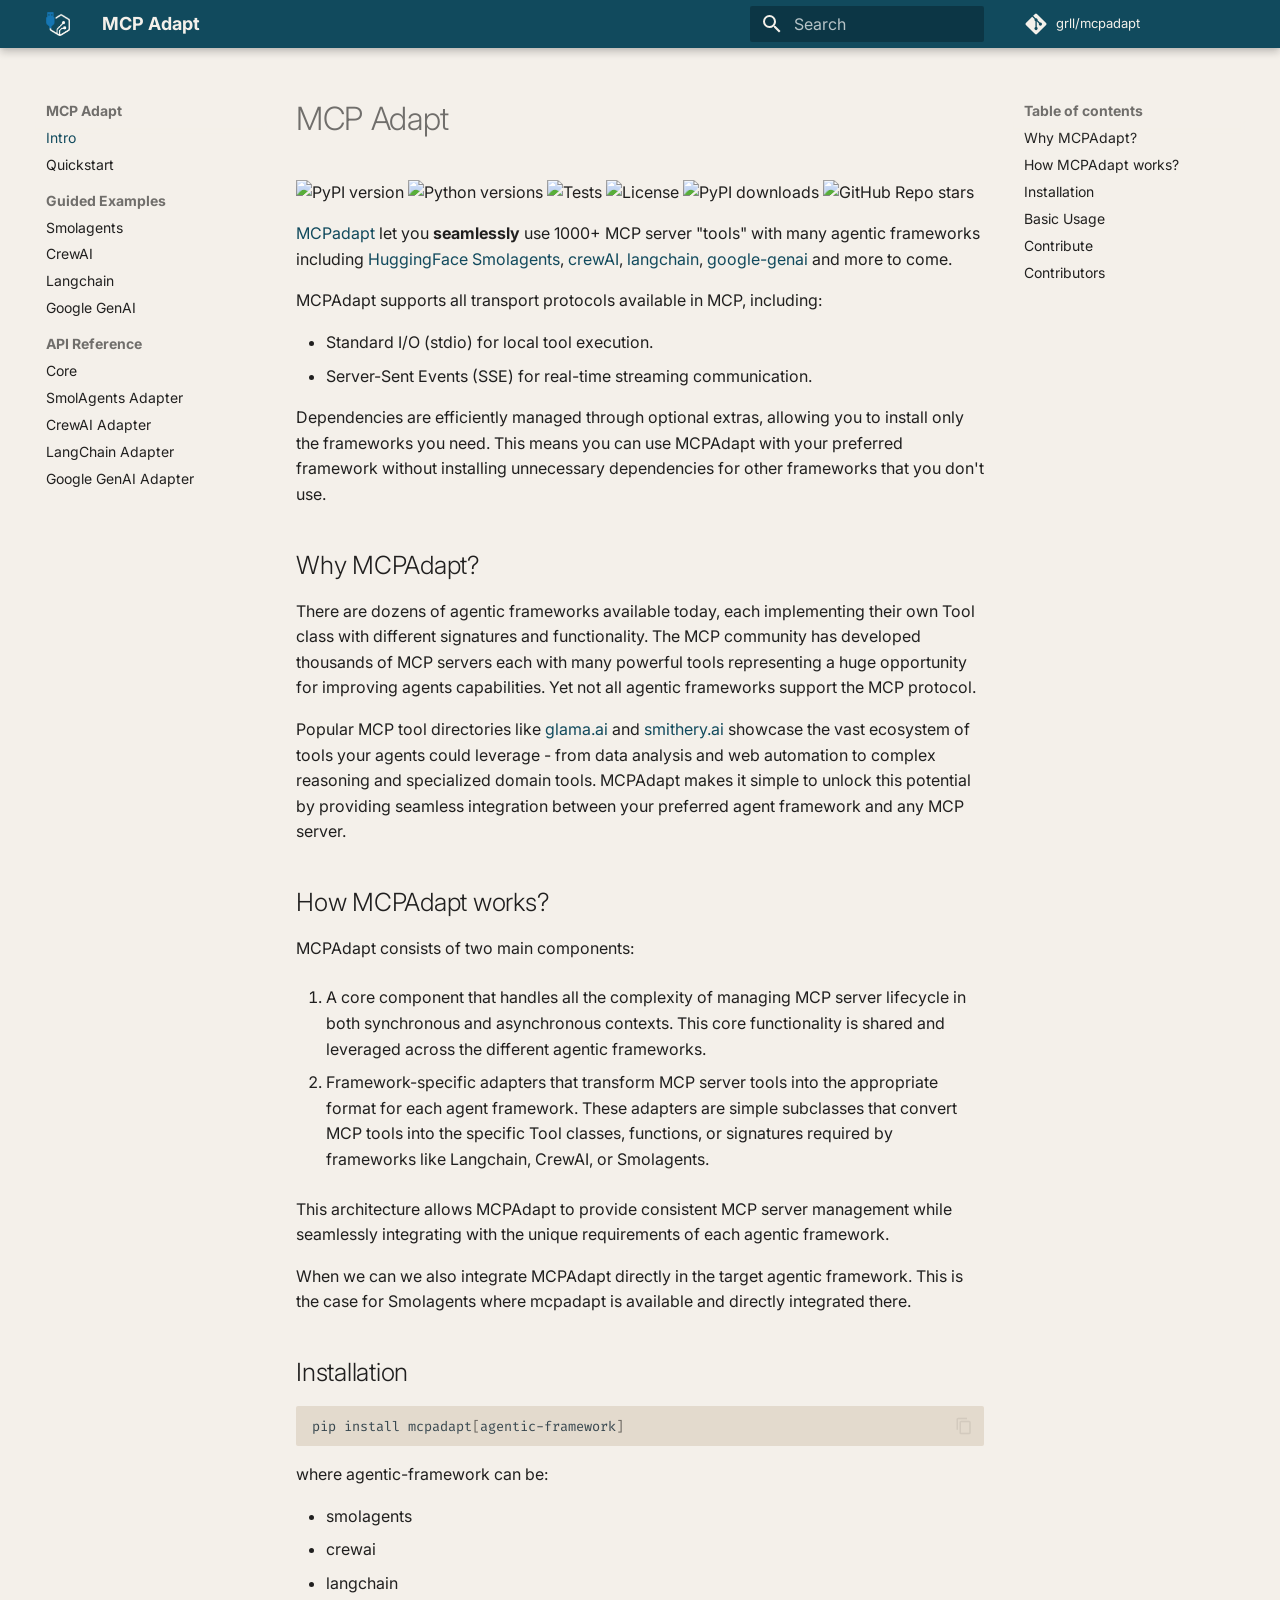
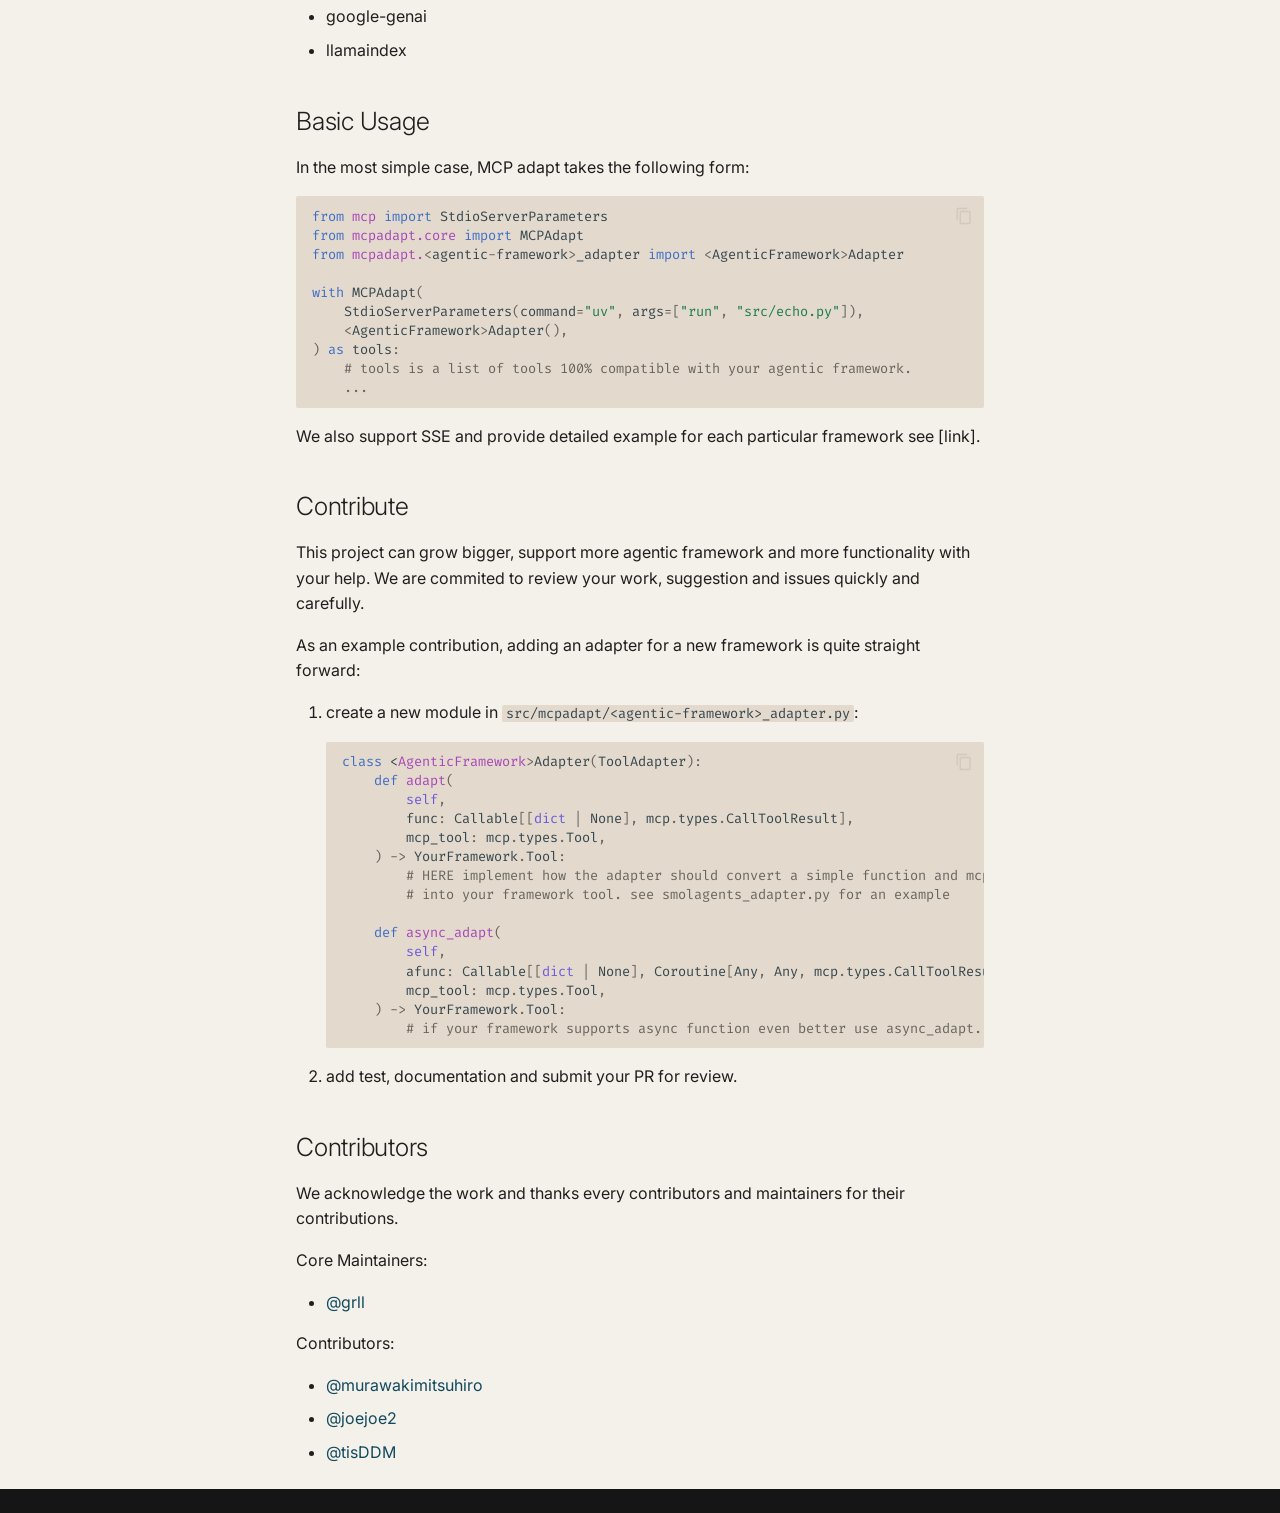
==== index.html @ da369177 "Deployed cd55cdd with MkDocs version: 1.6.1" ====
<!doctype html>
<html lang="en" class="no-js">
  <head>
    
      <meta charset="utf-8">
      <meta name="viewport" content="width=device-width,initial-scale=1">
      
      
      
      
      
        <link rel="next" href="quickstart/">
      
      
      <link rel="icon" href="images/favicon.ico">
      <meta name="generator" content="mkdocs-1.6.1, mkdocs-material-9.6.11">
    
    
      
        <title>MCP Adapt</title>
      
    
    
      <link rel="stylesheet" href="assets/stylesheets/main.4af4bdda.min.css">
      
        
        <link rel="stylesheet" href="assets/stylesheets/palette.06af60db.min.css">
      
      


    
    
      
    
    
      
        
        
        <link rel="preconnect" href="https://fonts.gstatic.com" crossorigin>
        <link rel="stylesheet" href="https://fonts.googleapis.com/css?family=Inter:300,300i,400,400i,700,700i%7CFira+Code:400,400i,700,700i&display=fallback">
        <style>:root{--md-text-font:"Inter";--md-code-font:"Fira Code"}</style>
      
    
    
      <link rel="stylesheet" href="assets/_mkdocstrings.css">
    
      <link rel="stylesheet" href="stylesheets/extra.css">
    
    <script>__md_scope=new URL(".",location),__md_hash=e=>[...e].reduce(((e,_)=>(e<<5)-e+_.charCodeAt(0)),0),__md_get=(e,_=localStorage,t=__md_scope)=>JSON.parse(_.getItem(t.pathname+"."+e)),__md_set=(e,_,t=localStorage,a=__md_scope)=>{try{t.setItem(a.pathname+"."+e,JSON.stringify(_))}catch(e){}}</script>
    
      

    
    
    
  </head>
  
  
    
    
    
    
    
    <body dir="ltr" data-md-color-scheme="default" data-md-color-primary="custom" data-md-color-accent="custom">
  
    
    <input class="md-toggle" data-md-toggle="drawer" type="checkbox" id="__drawer" autocomplete="off">
    <input class="md-toggle" data-md-toggle="search" type="checkbox" id="__search" autocomplete="off">
    <label class="md-overlay" for="__drawer"></label>
    <div data-md-component="skip">
      
        
        <a href="#mcp-adapt" class="md-skip">
          Skip to content
        </a>
      
    </div>
    <div data-md-component="announce">
      
    </div>
    
    
      

  

<header class="md-header md-header--shadow" data-md-component="header">
  <nav class="md-header__inner md-grid" aria-label="Header">
    <a href="." title="MCP Adapt" class="md-header__button md-logo" aria-label="MCP Adapt" data-md-component="logo">
      
  <img src="assets/logo_dark_transparent_cropped.png" alt="logo">

    </a>
    <label class="md-header__button md-icon" for="__drawer">
      
      <svg xmlns="http://www.w3.org/2000/svg" viewBox="0 0 24 24"><path d="M3 6h18v2H3zm0 5h18v2H3zm0 5h18v2H3z"/></svg>
    </label>
    <div class="md-header__title" data-md-component="header-title">
      <div class="md-header__ellipsis">
        <div class="md-header__topic">
          <span class="md-ellipsis">
            MCP Adapt
          </span>
        </div>
        <div class="md-header__topic" data-md-component="header-topic">
          <span class="md-ellipsis">
            
              Intro
            
          </span>
        </div>
      </div>
    </div>
    
      
    
    
    
    
      
      
        <label class="md-header__button md-icon" for="__search">
          
          <svg xmlns="http://www.w3.org/2000/svg" viewBox="0 0 24 24"><path d="M9.5 3A6.5 6.5 0 0 1 16 9.5c0 1.61-.59 3.09-1.56 4.23l.27.27h.79l5 5-1.5 1.5-5-5v-.79l-.27-.27A6.52 6.52 0 0 1 9.5 16 6.5 6.5 0 0 1 3 9.5 6.5 6.5 0 0 1 9.5 3m0 2C7 5 5 7 5 9.5S7 14 9.5 14 14 12 14 9.5 12 5 9.5 5"/></svg>
        </label>
        <div class="md-search" data-md-component="search" role="dialog">
  <label class="md-search__overlay" for="__search"></label>
  <div class="md-search__inner" role="search">
    <form class="md-search__form" name="search">
      <input type="text" class="md-search__input" name="query" aria-label="Search" placeholder="Search" autocapitalize="off" autocorrect="off" autocomplete="off" spellcheck="false" data-md-component="search-query" required>
      <label class="md-search__icon md-icon" for="__search">
        
        <svg xmlns="http://www.w3.org/2000/svg" viewBox="0 0 24 24"><path d="M9.5 3A6.5 6.5 0 0 1 16 9.5c0 1.61-.59 3.09-1.56 4.23l.27.27h.79l5 5-1.5 1.5-5-5v-.79l-.27-.27A6.52 6.52 0 0 1 9.5 16 6.5 6.5 0 0 1 3 9.5 6.5 6.5 0 0 1 9.5 3m0 2C7 5 5 7 5 9.5S7 14 9.5 14 14 12 14 9.5 12 5 9.5 5"/></svg>
        
        <svg xmlns="http://www.w3.org/2000/svg" viewBox="0 0 24 24"><path d="M20 11v2H8l5.5 5.5-1.42 1.42L4.16 12l7.92-7.92L13.5 5.5 8 11z"/></svg>
      </label>
      <nav class="md-search__options" aria-label="Search">
        
        <button type="reset" class="md-search__icon md-icon" title="Clear" aria-label="Clear" tabindex="-1">
          
          <svg xmlns="http://www.w3.org/2000/svg" viewBox="0 0 24 24"><path d="M19 6.41 17.59 5 12 10.59 6.41 5 5 6.41 10.59 12 5 17.59 6.41 19 12 13.41 17.59 19 19 17.59 13.41 12z"/></svg>
        </button>
      </nav>
      
    </form>
    <div class="md-search__output">
      <div class="md-search__scrollwrap" tabindex="0" data-md-scrollfix>
        <div class="md-search-result" data-md-component="search-result">
          <div class="md-search-result__meta">
            Initializing search
          </div>
          <ol class="md-search-result__list" role="presentation"></ol>
        </div>
      </div>
    </div>
  </div>
</div>
      
    
    
      <div class="md-header__source">
        <a href="https://github.com/grll/mcpadapt" title="Go to repository" class="md-source" data-md-component="source">
  <div class="md-source__icon md-icon">
    
    <svg xmlns="http://www.w3.org/2000/svg" viewBox="0 0 448 512"><!--! Font Awesome Free 6.7.2 by @fontawesome - https://fontawesome.com License - https://fontawesome.com/license/free (Icons: CC BY 4.0, Fonts: SIL OFL 1.1, Code: MIT License) Copyright 2024 Fonticons, Inc.--><path d="M439.55 236.05 244 40.45a28.87 28.87 0 0 0-40.81 0l-40.66 40.63 51.52 51.52c27.06-9.14 52.68 16.77 43.39 43.68l49.66 49.66c34.23-11.8 61.18 31 35.47 56.69-26.49 26.49-70.21-2.87-56-37.34L240.22 199v121.85c25.3 12.54 22.26 41.85 9.08 55a34.34 34.34 0 0 1-48.55 0c-17.57-17.6-11.07-46.91 11.25-56v-123c-20.8-8.51-24.6-30.74-18.64-45L142.57 101 8.45 235.14a28.86 28.86 0 0 0 0 40.81l195.61 195.6a28.86 28.86 0 0 0 40.8 0l194.69-194.69a28.86 28.86 0 0 0 0-40.81"/></svg>
  </div>
  <div class="md-source__repository">
    grll/mcpadapt
  </div>
</a>
      </div>
    
  </nav>
  
</header>
    
    <div class="md-container" data-md-component="container">
      
      
        
          
        
      
      <main class="md-main" data-md-component="main">
        <div class="md-main__inner md-grid">
          
            
              
              <div class="md-sidebar md-sidebar--primary" data-md-component="sidebar" data-md-type="navigation" >
                <div class="md-sidebar__scrollwrap">
                  <div class="md-sidebar__inner">
                    



<nav class="md-nav md-nav--primary" aria-label="Navigation" data-md-level="0">
  <label class="md-nav__title" for="__drawer">
    <a href="." title="MCP Adapt" class="md-nav__button md-logo" aria-label="MCP Adapt" data-md-component="logo">
      
  <img src="assets/logo_dark_transparent_cropped.png" alt="logo">

    </a>
    MCP Adapt
  </label>
  
    <div class="md-nav__source">
      <a href="https://github.com/grll/mcpadapt" title="Go to repository" class="md-source" data-md-component="source">
  <div class="md-source__icon md-icon">
    
    <svg xmlns="http://www.w3.org/2000/svg" viewBox="0 0 448 512"><!--! Font Awesome Free 6.7.2 by @fontawesome - https://fontawesome.com License - https://fontawesome.com/license/free (Icons: CC BY 4.0, Fonts: SIL OFL 1.1, Code: MIT License) Copyright 2024 Fonticons, Inc.--><path d="M439.55 236.05 244 40.45a28.87 28.87 0 0 0-40.81 0l-40.66 40.63 51.52 51.52c27.06-9.14 52.68 16.77 43.39 43.68l49.66 49.66c34.23-11.8 61.18 31 35.47 56.69-26.49 26.49-70.21-2.87-56-37.34L240.22 199v121.85c25.3 12.54 22.26 41.85 9.08 55a34.34 34.34 0 0 1-48.55 0c-17.57-17.6-11.07-46.91 11.25-56v-123c-20.8-8.51-24.6-30.74-18.64-45L142.57 101 8.45 235.14a28.86 28.86 0 0 0 0 40.81l195.61 195.6a28.86 28.86 0 0 0 40.8 0l194.69-194.69a28.86 28.86 0 0 0 0-40.81"/></svg>
  </div>
  <div class="md-source__repository">
    grll/mcpadapt
  </div>
</a>
    </div>
  
  <ul class="md-nav__list" data-md-scrollfix>
    
      
      
  
  
    
  
  
  
    <li class="md-nav__item md-nav__item--active">
      
      <input class="md-nav__toggle md-toggle" type="checkbox" id="__toc">
      
      
        
      
      
        <label class="md-nav__link md-nav__link--active" for="__toc">
          
  
  
  <span class="md-ellipsis">
    Intro
    
  </span>
  

          <span class="md-nav__icon md-icon"></span>
        </label>
      
      <a href="." class="md-nav__link md-nav__link--active">
        
  
  
  <span class="md-ellipsis">
    Intro
    
  </span>
  

      </a>
      
        

<nav class="md-nav md-nav--secondary" aria-label="Table of contents">
  
  
  
    
  
  
    <label class="md-nav__title" for="__toc">
      <span class="md-nav__icon md-icon"></span>
      Table of contents
    </label>
    <ul class="md-nav__list" data-md-component="toc" data-md-scrollfix>
      
        <li class="md-nav__item">
  <a href="#why-mcpadapt" class="md-nav__link">
    <span class="md-ellipsis">
      Why MCPAdapt?
    </span>
  </a>
  
</li>
      
        <li class="md-nav__item">
  <a href="#how-mcpadapt-works" class="md-nav__link">
    <span class="md-ellipsis">
      How MCPAdapt works?
    </span>
  </a>
  
</li>
      
        <li class="md-nav__item">
  <a href="#installation" class="md-nav__link">
    <span class="md-ellipsis">
      Installation
    </span>
  </a>
  
</li>
      
        <li class="md-nav__item">
  <a href="#basic-usage" class="md-nav__link">
    <span class="md-ellipsis">
      Basic Usage
    </span>
  </a>
  
</li>
      
        <li class="md-nav__item">
  <a href="#contribute" class="md-nav__link">
    <span class="md-ellipsis">
      Contribute
    </span>
  </a>
  
</li>
      
        <li class="md-nav__item">
  <a href="#contributors" class="md-nav__link">
    <span class="md-ellipsis">
      Contributors
    </span>
  </a>
  
</li>
      
    </ul>
  
</nav>
      
    </li>
  

    
      
      
  
  
  
  
    <li class="md-nav__item">
      <a href="quickstart/" class="md-nav__link">
        
  
  
  <span class="md-ellipsis">
    Quickstart
    
  </span>
  

      </a>
    </li>
  

    
      
      
  
  
  
  
    
    
    
    
      
        
        
      
    
    
    <li class="md-nav__item md-nav__item--section md-nav__item--nested">
      
        
        
          
        
        <input class="md-nav__toggle md-toggle md-toggle--indeterminate" type="checkbox" id="__nav_3" >
        
          
          <label class="md-nav__link" for="__nav_3" id="__nav_3_label" tabindex="">
            
  
  
  <span class="md-ellipsis">
    Guided Examples
    
  </span>
  

            <span class="md-nav__icon md-icon"></span>
          </label>
        
        <nav class="md-nav" data-md-level="1" aria-labelledby="__nav_3_label" aria-expanded="false">
          <label class="md-nav__title" for="__nav_3">
            <span class="md-nav__icon md-icon"></span>
            Guided Examples
          </label>
          <ul class="md-nav__list" data-md-scrollfix>
            
              
                
  
  
  
  
    <li class="md-nav__item">
      <a href="guide/smolagents/" class="md-nav__link">
        
  
  
  <span class="md-ellipsis">
    Smolagents
    
  </span>
  

      </a>
    </li>
  

              
            
              
                
  
  
  
  
    <li class="md-nav__item">
      <a href="guide/crewai/" class="md-nav__link">
        
  
  
  <span class="md-ellipsis">
    CrewAI
    
  </span>
  

      </a>
    </li>
  

              
            
              
                
  
  
  
  
    <li class="md-nav__item">
      <a href="guide/langchain/" class="md-nav__link">
        
  
  
  <span class="md-ellipsis">
    Langchain
    
  </span>
  

      </a>
    </li>
  

              
            
              
                
  
  
  
  
    <li class="md-nav__item">
      <a href="guide/google-genai/" class="md-nav__link">
        
  
  
  <span class="md-ellipsis">
    Google GenAI
    
  </span>
  

      </a>
    </li>
  

              
            
          </ul>
        </nav>
      
    </li>
  

    
      
      
  
  
  
  
    
    
    
    
      
        
        
      
    
    
    <li class="md-nav__item md-nav__item--section md-nav__item--nested">
      
        
        
          
        
        <input class="md-nav__toggle md-toggle md-toggle--indeterminate" type="checkbox" id="__nav_4" >
        
          
          <label class="md-nav__link" for="__nav_4" id="__nav_4_label" tabindex="">
            
  
  
  <span class="md-ellipsis">
    API Reference
    
  </span>
  

            <span class="md-nav__icon md-icon"></span>
          </label>
        
        <nav class="md-nav" data-md-level="1" aria-labelledby="__nav_4_label" aria-expanded="false">
          <label class="md-nav__title" for="__nav_4">
            <span class="md-nav__icon md-icon"></span>
            API Reference
          </label>
          <ul class="md-nav__list" data-md-scrollfix>
            
              
                
  
  
  
  
    <li class="md-nav__item">
      <a href="ref/core/" class="md-nav__link">
        
  
  
  <span class="md-ellipsis">
    Core
    
  </span>
  

      </a>
    </li>
  

              
            
              
                
  
  
  
  
    <li class="md-nav__item">
      <a href="ref/smolagents_adapter/" class="md-nav__link">
        
  
  
  <span class="md-ellipsis">
    SmolAgents Adapter
    
  </span>
  

      </a>
    </li>
  

              
            
              
                
  
  
  
  
    <li class="md-nav__item">
      <a href="ref/crewai_adapter/" class="md-nav__link">
        
  
  
  <span class="md-ellipsis">
    CrewAI Adapter
    
  </span>
  

      </a>
    </li>
  

              
            
              
                
  
  
  
  
    <li class="md-nav__item">
      <a href="ref/langchain_adapter/" class="md-nav__link">
        
  
  
  <span class="md-ellipsis">
    LangChain Adapter
    
  </span>
  

      </a>
    </li>
  

              
            
              
                
  
  
  
  
    <li class="md-nav__item">
      <a href="ref/google_genai_adapter/" class="md-nav__link">
        
  
  
  <span class="md-ellipsis">
    Google GenAI Adapter
    
  </span>
  

      </a>
    </li>
  

              
            
          </ul>
        </nav>
      
    </li>
  

    
  </ul>
</nav>
                  </div>
                </div>
              </div>
            
            
              
              <div class="md-sidebar md-sidebar--secondary" data-md-component="sidebar" data-md-type="toc" >
                <div class="md-sidebar__scrollwrap">
                  <div class="md-sidebar__inner">
                    

<nav class="md-nav md-nav--secondary" aria-label="Table of contents">
  
  
  
    
  
  
    <label class="md-nav__title" for="__toc">
      <span class="md-nav__icon md-icon"></span>
      Table of contents
    </label>
    <ul class="md-nav__list" data-md-component="toc" data-md-scrollfix>
      
        <li class="md-nav__item">
  <a href="#why-mcpadapt" class="md-nav__link">
    <span class="md-ellipsis">
      Why MCPAdapt?
    </span>
  </a>
  
</li>
      
        <li class="md-nav__item">
  <a href="#how-mcpadapt-works" class="md-nav__link">
    <span class="md-ellipsis">
      How MCPAdapt works?
    </span>
  </a>
  
</li>
      
        <li class="md-nav__item">
  <a href="#installation" class="md-nav__link">
    <span class="md-ellipsis">
      Installation
    </span>
  </a>
  
</li>
      
        <li class="md-nav__item">
  <a href="#basic-usage" class="md-nav__link">
    <span class="md-ellipsis">
      Basic Usage
    </span>
  </a>
  
</li>
      
        <li class="md-nav__item">
  <a href="#contribute" class="md-nav__link">
    <span class="md-ellipsis">
      Contribute
    </span>
  </a>
  
</li>
      
        <li class="md-nav__item">
  <a href="#contributors" class="md-nav__link">
    <span class="md-ellipsis">
      Contributors
    </span>
  </a>
  
</li>
      
    </ul>
  
</nav>
                  </div>
                </div>
              </div>
            
          
          
            <div class="md-content" data-md-component="content">
              <article class="md-content__inner md-typeset">
                
                  


  
  


<h1 id="mcp-adapt">MCP Adapt</h1>
<p><img alt="PyPI version" src="https://img.shields.io/pypi/v/mcpadapt" />
<img alt="Python versions" src="https://img.shields.io/pypi/pyversions/mcpadapt" />
<img alt="Tests" src="https://github.com/grll/mcpadapt/actions/workflows/ci.yml/badge.svg" />
<img alt="License" src="https://img.shields.io/github/license/grll/mcpadapt" />
<img alt="PyPI downloads" src="https://img.shields.io/pypi/dm/mcpadapt" />
<img alt="GitHub Repo stars" src="https://img.shields.io/github/stars/grll/mcpadapt" /></p>
<p><a href="https://github.com/grll/mcpadapt">MCPadapt</a> let you <strong>seamlessly</strong> use 1000+ MCP server "tools" with many agentic frameworks including <a href="https://github.com/huggingface/smolagents">HuggingFace Smolagents</a>, <a href="https://github.com/crewAIInc/crewAI">crewAI</a>, <a href="https://github.com/langchain-ai/langchain">langchain</a>, <a href="https://github.com/GoogleCloudPlatform/generative-ai">google-genai</a> and more to come.</p>
<p>MCPAdapt supports all transport protocols available in MCP, including:</p>
<ul>
<li>Standard I/O (stdio) for local tool execution.</li>
<li>Server-Sent Events (SSE) for real-time streaming communication.</li>
</ul>
<p>Dependencies are efficiently managed through optional extras, allowing you to install only the frameworks you need. This means you can use MCPAdapt with your preferred framework without installing unnecessary dependencies for other frameworks that you don't use.</p>
<h2 id="why-mcpadapt">Why MCPAdapt?</h2>
<p>There are dozens of agentic frameworks available today, each implementing their own Tool class with different signatures and functionality. The MCP community has developed thousands of MCP servers each with many powerful tools representing a huge opportunity for improving agents capabilities. Yet not all agentic frameworks support the MCP protocol.</p>
<p>Popular MCP tool directories like <a href="https://glama.ai/mcp/servers">glama.ai</a> and <a href="https://smithery.ai/">smithery.ai</a> showcase the vast ecosystem of tools your agents could leverage - from data analysis and web automation to complex reasoning and specialized domain tools. MCPAdapt makes it simple to unlock this potential by providing seamless integration between your preferred agent framework and any MCP server.</p>
<h2 id="how-mcpadapt-works">How MCPAdapt works?</h2>
<p>MCPAdapt consists of two main components:</p>
<ol>
<li>
<p>A core component that handles all the complexity of managing MCP server lifecycle in both synchronous and asynchronous contexts. This core functionality is shared and leveraged across the different agentic frameworks.</p>
</li>
<li>
<p>Framework-specific adapters that transform MCP server tools into the appropriate format for each agent framework. These adapters are simple subclasses that convert MCP tools into the specific Tool classes, functions, or signatures required by frameworks like Langchain, CrewAI, or Smolagents.</p>
</li>
</ol>
<p>This architecture allows MCPAdapt to provide consistent MCP server management while seamlessly integrating with the unique requirements of each agentic framework.</p>
<p>When we can we also integrate MCPAdapt directly in the target agentic framework. This is the case for Smolagents where mcpadapt is available and directly integrated there. </p>
<h2 id="installation">Installation</h2>
<div class="language-bash highlight"><pre><span></span><code><span id="__span-0-1"><a id="__codelineno-0-1" name="__codelineno-0-1" href="#__codelineno-0-1"></a>pip<span class="w"> </span>install<span class="w"> </span>mcpadapt<span class="o">[</span>agentic-framework<span class="o">]</span>
</span></code></pre></div>
<p>where agentic-framework can be:</p>
<ul>
<li>smolagents</li>
<li>crewai</li>
<li>langchain</li>
<li>google-genai</li>
<li>llamaindex</li>
</ul>
<h2 id="basic-usage">Basic Usage</h2>
<p>In the most simple case, MCP adapt takes the following form:</p>
<div class="language-python highlight"><pre><span></span><code><span id="__span-1-1"><a id="__codelineno-1-1" name="__codelineno-1-1" href="#__codelineno-1-1"></a><span class="kn">from</span><span class="w"> </span><span class="nn">mcp</span><span class="w"> </span><span class="kn">import</span> <span class="n">StdioServerParameters</span>
</span><span id="__span-1-2"><a id="__codelineno-1-2" name="__codelineno-1-2" href="#__codelineno-1-2"></a><span class="kn">from</span><span class="w"> </span><span class="nn">mcpadapt.core</span><span class="w"> </span><span class="kn">import</span> <span class="n">MCPAdapt</span>
</span><span id="__span-1-3"><a id="__codelineno-1-3" name="__codelineno-1-3" href="#__codelineno-1-3"></a><span class="kn">from</span><span class="w"> </span><span class="nn">mcpadapt.</span><span class="o">&lt;</span><span class="n">agentic</span><span class="o">-</span><span class="n">framework</span><span class="o">&gt;</span><span class="n">_adapter</span> <span class="kn">import</span><span class="w"> </span><span class="o">&lt;</span><span class="n">AgenticFramework</span><span class="o">&gt;</span><span class="n">Adapter</span>
</span><span id="__span-1-4"><a id="__codelineno-1-4" name="__codelineno-1-4" href="#__codelineno-1-4"></a>
</span><span id="__span-1-5"><a id="__codelineno-1-5" name="__codelineno-1-5" href="#__codelineno-1-5"></a><span class="k">with</span> <span class="n">MCPAdapt</span><span class="p">(</span>
</span><span id="__span-1-6"><a id="__codelineno-1-6" name="__codelineno-1-6" href="#__codelineno-1-6"></a>    <span class="n">StdioServerParameters</span><span class="p">(</span><span class="n">command</span><span class="o">=</span><span class="s2">&quot;uv&quot;</span><span class="p">,</span> <span class="n">args</span><span class="o">=</span><span class="p">[</span><span class="s2">&quot;run&quot;</span><span class="p">,</span> <span class="s2">&quot;src/echo.py&quot;</span><span class="p">]),</span>
</span><span id="__span-1-7"><a id="__codelineno-1-7" name="__codelineno-1-7" href="#__codelineno-1-7"></a>    <span class="o">&lt;</span><span class="n">AgenticFramework</span><span class="o">&gt;</span><span class="n">Adapter</span><span class="p">(),</span>
</span><span id="__span-1-8"><a id="__codelineno-1-8" name="__codelineno-1-8" href="#__codelineno-1-8"></a><span class="p">)</span> <span class="k">as</span> <span class="n">tools</span><span class="p">:</span>
</span><span id="__span-1-9"><a id="__codelineno-1-9" name="__codelineno-1-9" href="#__codelineno-1-9"></a>    <span class="c1"># tools is a list of tools 100% compatible with your agentic framework.</span>
</span><span id="__span-1-10"><a id="__codelineno-1-10" name="__codelineno-1-10" href="#__codelineno-1-10"></a>    <span class="o">...</span>
</span></code></pre></div>
<p>We also support SSE and provide detailed example for each particular framework see [link].</p>
<h2 id="contribute">Contribute</h2>
<p>This project can grow bigger, support more agentic framework and more functionality with your help.
We are commited to review your work, suggestion and issues quickly and carefully.</p>
<p>As an example contribution, adding an adapter for a new framework is quite straight forward:</p>
<ol>
<li>create a new module in <code>src/mcpadapt/&lt;agentic-framework&gt;_adapter.py</code>:
<div class="language-python highlight"><pre><span></span><code><span id="__span-2-1"><a id="__codelineno-2-1" name="__codelineno-2-1" href="#__codelineno-2-1"></a><span class="k">class</span><span class="w"> </span><span class="err">&lt;</span><span class="nc">AgenticFramework</span><span class="o">&gt;</span><span class="n">Adapter</span><span class="p">(</span><span class="n">ToolAdapter</span><span class="p">):</span>
</span><span id="__span-2-2"><a id="__codelineno-2-2" name="__codelineno-2-2" href="#__codelineno-2-2"></a>    <span class="k">def</span><span class="w"> </span><span class="nf">adapt</span><span class="p">(</span>
</span><span id="__span-2-3"><a id="__codelineno-2-3" name="__codelineno-2-3" href="#__codelineno-2-3"></a>        <span class="bp">self</span><span class="p">,</span>
</span><span id="__span-2-4"><a id="__codelineno-2-4" name="__codelineno-2-4" href="#__codelineno-2-4"></a>        <span class="n">func</span><span class="p">:</span> <span class="n">Callable</span><span class="p">[[</span><span class="nb">dict</span> <span class="o">|</span> <span class="kc">None</span><span class="p">],</span> <span class="n">mcp</span><span class="o">.</span><span class="n">types</span><span class="o">.</span><span class="n">CallToolResult</span><span class="p">],</span>
</span><span id="__span-2-5"><a id="__codelineno-2-5" name="__codelineno-2-5" href="#__codelineno-2-5"></a>        <span class="n">mcp_tool</span><span class="p">:</span> <span class="n">mcp</span><span class="o">.</span><span class="n">types</span><span class="o">.</span><span class="n">Tool</span><span class="p">,</span>
</span><span id="__span-2-6"><a id="__codelineno-2-6" name="__codelineno-2-6" href="#__codelineno-2-6"></a>    <span class="p">)</span> <span class="o">-&gt;</span> <span class="n">YourFramework</span><span class="o">.</span><span class="n">Tool</span><span class="p">:</span>
</span><span id="__span-2-7"><a id="__codelineno-2-7" name="__codelineno-2-7" href="#__codelineno-2-7"></a>        <span class="c1"># HERE implement how the adapter should convert a simple function and mcp_tool (JSON Schema)</span>
</span><span id="__span-2-8"><a id="__codelineno-2-8" name="__codelineno-2-8" href="#__codelineno-2-8"></a>        <span class="c1"># into your framework tool. see smolagents_adapter.py for an example</span>
</span><span id="__span-2-9"><a id="__codelineno-2-9" name="__codelineno-2-9" href="#__codelineno-2-9"></a>
</span><span id="__span-2-10"><a id="__codelineno-2-10" name="__codelineno-2-10" href="#__codelineno-2-10"></a>    <span class="k">def</span><span class="w"> </span><span class="nf">async_adapt</span><span class="p">(</span>
</span><span id="__span-2-11"><a id="__codelineno-2-11" name="__codelineno-2-11" href="#__codelineno-2-11"></a>        <span class="bp">self</span><span class="p">,</span>
</span><span id="__span-2-12"><a id="__codelineno-2-12" name="__codelineno-2-12" href="#__codelineno-2-12"></a>        <span class="n">afunc</span><span class="p">:</span> <span class="n">Callable</span><span class="p">[[</span><span class="nb">dict</span> <span class="o">|</span> <span class="kc">None</span><span class="p">],</span> <span class="n">Coroutine</span><span class="p">[</span><span class="n">Any</span><span class="p">,</span> <span class="n">Any</span><span class="p">,</span> <span class="n">mcp</span><span class="o">.</span><span class="n">types</span><span class="o">.</span><span class="n">CallToolResult</span><span class="p">]],</span>
</span><span id="__span-2-13"><a id="__codelineno-2-13" name="__codelineno-2-13" href="#__codelineno-2-13"></a>        <span class="n">mcp_tool</span><span class="p">:</span> <span class="n">mcp</span><span class="o">.</span><span class="n">types</span><span class="o">.</span><span class="n">Tool</span><span class="p">,</span>
</span><span id="__span-2-14"><a id="__codelineno-2-14" name="__codelineno-2-14" href="#__codelineno-2-14"></a>    <span class="p">)</span> <span class="o">-&gt;</span> <span class="n">YourFramework</span><span class="o">.</span><span class="n">Tool</span><span class="p">:</span>
</span><span id="__span-2-15"><a id="__codelineno-2-15" name="__codelineno-2-15" href="#__codelineno-2-15"></a>        <span class="c1"># if your framework supports async function even better use async_adapt.</span>
</span></code></pre></div></li>
<li>add test, documentation and submit your PR for review.</li>
</ol>
<h2 id="contributors">Contributors</h2>
<p>We acknowledge the work and thanks every contributors and maintainers for their contributions.</p>
<p>Core Maintainers:</p>
<ul>
<li><a href="https://github.com/grll">@grll</a></li>
</ul>
<p>Contributors:</p>
<ul>
<li><a href="https://github.com/murawakimitsuhiro">@murawakimitsuhiro</a></li>
<li><a href="https://github.com/joejoe2">@joejoe2</a></li>
<li><a href="https://github.com/tisDDM">@tisDDM</a></li>
</ul>












                
              </article>
            </div>
          
          
<script>var target=document.getElementById(location.hash.slice(1));target&&target.name&&(target.checked=target.name.startsWith("__tabbed_"))</script>
        </div>
        
      </main>
      
        <footer class="md-footer">
  
  <div class="md-footer-meta md-typeset">
    <div class="md-footer-meta__inner md-grid">
      <div class="md-copyright">
  
  
</div>
      
    </div>
  </div>
</footer>
      
    </div>
    <div class="md-dialog" data-md-component="dialog">
      <div class="md-dialog__inner md-typeset"></div>
    </div>
    
    
    
      
      <script id="__config" type="application/json">{"base": ".", "features": ["content.code.copy", "content.code.select", "navigation.path", "navigation.sections", "navigation.expand", "content.code.annotate"], "search": "assets/javascripts/workers/search.f8cc74c7.min.js", "tags": null, "translations": {"clipboard.copied": "Copied to clipboard", "clipboard.copy": "Copy to clipboard", "search.result.more.one": "1 more on this page", "search.result.more.other": "# more on this page", "search.result.none": "No matching documents", "search.result.one": "1 matching document", "search.result.other": "# matching documents", "search.result.placeholder": "Type to start searching", "search.result.term.missing": "Missing", "select.version": "Select version"}, "version": null}</script>
    
    
      <script src="assets/javascripts/bundle.c8b220af.min.js"></script>
      
    
  </body>
</html>
---- assets/stylesheets/main.4af4bdda.min.css ----
@charset "UTF-8";html{-webkit-text-size-adjust:none;-moz-text-size-adjust:none;text-size-adjust:none;box-sizing:border-box}*,:after,:before{box-sizing:inherit}@media (prefers-reduced-motion){*,:after,:before{transition:none!important}}body{margin:0}a,button,input,label{-webkit-tap-highlight-color:transparent}a{color:inherit;text-decoration:none}hr{border:0;box-sizing:initial;display:block;height:.05rem;overflow:visible;padding:0}small{font-size:80%}sub,sup{line-height:1em}img{border-style:none}table{border-collapse:initial;border-spacing:0}td,th{font-weight:400;vertical-align:top}button{background:#0000;border:0;font-family:inherit;font-size:inherit;margin:0;padding:0}input{border:0;outline:none}:root{--md-primary-fg-color:#4051b5;--md-primary-fg-color--light:#5d6cc0;--md-primary-fg-color--dark:#303fa1;--md-primary-bg-color:#fff;--md-primary-bg-color--light:#ffffffb3;--md-accent-fg-color:#526cfe;--md-accent-fg-color--transparent:#526cfe1a;--md-accent-bg-color:#fff;--md-accent-bg-color--light:#ffffffb3}[data-md-color-scheme=default]{color-scheme:light}[data-md-color-scheme=default] img[src$="#gh-dark-mode-only"],[data-md-color-scheme=default] img[src$="#only-dark"]{display:none}:root,[data-md-color-scheme=default]{--md-hue:225deg;--md-default-fg-color:#000000de;--md-default-fg-color--light:#0000008a;--md-default-fg-color--lighter:#00000052;--md-default-fg-color--lightest:#00000012;--md-default-bg-color:#fff;--md-default-bg-color--light:#ffffffb3;--md-default-bg-color--lighter:#ffffff4d;--md-default-bg-color--lightest:#ffffff1f;--md-code-fg-color:#36464e;--md-code-bg-color:#f5f5f5;--md-code-hl-color:#4287ff;--md-code-hl-color--light:#4287ff1a;--md-code-hl-number-color:#d52a2a;--md-code-hl-special-color:#db1457;--md-code-hl-function-color:#a846b9;--md-code-hl-constant-color:#6e59d9;--md-code-hl-keyword-color:#3f6ec6;--md-code-hl-string-color:#1c7d4d;--md-code-hl-name-color:var(--md-code-fg-color);--md-code-hl-operator-color:var(--md-default-fg-color--light);--md-code-hl-punctuation-color:var(--md-default-fg-color--light);--md-code-hl-comment-color:var(--md-default-fg-color--light);--md-code-hl-generic-color:var(--md-default-fg-color--light);--md-code-hl-variable-color:var(--md-default-fg-color--light);--md-typeset-color:var(--md-default-fg-color);--md-typeset-a-color:var(--md-primary-fg-color);--md-typeset-del-color:#f5503d26;--md-typeset-ins-color:#0bd57026;--md-typeset-kbd-color:#fafafa;--md-typeset-kbd-accent-color:#fff;--md-typeset-kbd-border-color:#b8b8b8;--md-typeset-mark-color:#ffff0080;--md-typeset-table-color:#0000001f;--md-typeset-table-color--light:rgba(0,0,0,.035);--md-admonition-fg-color:var(--md-default-fg-color);--md-admonition-bg-color:var(--md-default-bg-color);--md-warning-fg-color:#000000de;--md-warning-bg-color:#ff9;--md-footer-fg-color:#fff;--md-footer-fg-color--light:#ffffffb3;--md-footer-fg-color--lighter:#ffffff73;--md-footer-bg-color:#000000de;--md-footer-bg-color--dark:#00000052;--md-shadow-z1:0 0.2rem 0.5rem #0000000d,0 0 0.05rem #0000001a;--md-shadow-z2:0 0.2rem 0.5rem #0000001a,0 0 0.05rem #00000040;--md-shadow-z3:0 0.2rem 0.5rem #0003,0 0 0.05rem #00000059}.md-icon svg{fill:currentcolor;display:block;height:1.2rem;width:1.2rem}body{-webkit-font-smoothing:antialiased;-moz-osx-font-smoothing:grayscale;--md-text-font-family:var(--md-text-font,_),-apple-system,BlinkMacSystemFont,Helvetica,Arial,sans-serif;--md-code-font-family:var(--md-code-font,_),SFMono-Regular,Consolas,Menlo,monospace}aside,body,input{font-feature-settings:"kern","liga";color:var(--md-typeset-color);font-family:var(--md-text-font-family)}code,kbd,pre{font-feature-settings:"kern";font-family:var(--md-code-font-family)}:root{--md-typeset-table-sort-icon:url('data:image/svg+xml;charset=utf-8,<svg xmlns="http://www.w3.org/2000/svg" viewBox="0 0 24 24"><path d="m18 21-4-4h3V7h-3l4-4 4 4h-3v10h3M2 19v-2h10v2M2 13v-2h7v2M2 7V5h4v2z"/></svg>');--md-typeset-table-sort-icon--asc:url('data:image/svg+xml;charset=utf-8,<svg xmlns="http://www.w3.org/2000/svg" viewBox="0 0 24 24"><path d="M19 17h3l-4 4-4-4h3V3h2M2 17h10v2H2M6 5v2H2V5m0 6h7v2H2z"/></svg>');--md-typeset-table-sort-icon--desc:url('data:image/svg+xml;charset=utf-8,<svg xmlns="http://www.w3.org/2000/svg" viewBox="0 0 24 24"><path d="M19 7h3l-4-4-4 4h3v14h2M2 17h10v2H2M6 5v2H2V5m0 6h7v2H2z"/></svg>')}.md-typeset{-webkit-print-color-adjust:exact;color-adjust:exact;font-size:.8rem;line-height:1.6;overflow-wrap:break-word}@media print{.md-typeset{font-size:.68rem}}.md-typeset blockquote,.md-typeset dl,.md-typeset figure,.md-typeset ol,.md-typeset pre,.md-typeset ul{margin-bottom:1em;margin-top:1em}.md-typeset h1{color:var(--md-default-fg-color--light);font-size:2em;line-height:1.3;margin:0 0 1.25em}.md-typeset h1,.md-typeset h2{font-weight:300;letter-spacing:-.01em}.md-typeset h2{font-size:1.5625em;line-height:1.4;margin:1.6em 0 .64em}.md-typeset h3{font-size:1.25em;font-weight:400;letter-spacing:-.01em;line-height:1.5;margin:1.6em 0 .8em}.md-typeset h2+h3{margin-top:.8em}.md-typeset h4{font-weight:700;letter-spacing:-.01em;margin:1em 0}.md-typeset h5,.md-typeset h6{color:var(--md-default-fg-color--light);font-size:.8em;font-weight:700;letter-spacing:-.01em;margin:1.25em 0}.md-typeset h5{text-transform:uppercase}.md-typeset h5 code{text-transform:none}.md-typeset hr{border-bottom:.05rem solid var(--md-default-fg-color--lightest);display:flow-root;margin:1.5em 0}.md-typeset a{color:var(--md-typeset-a-color);word-break:break-word}.md-typeset a,.md-typeset a:before{transition:color 125ms}.md-typeset a:focus,.md-typeset a:hover{color:var(--md-accent-fg-color)}.md-typeset a:focus code,.md-typeset a:hover code{background-color:var(--md-accent-fg-color--transparent)}.md-typeset a code{color:currentcolor;transition:background-color 125ms}.md-typeset a.focus-visible{outline-color:var(--md-accent-fg-color);outline-offset:.2rem}.md-typeset code,.md-typeset kbd,.md-typeset pre{color:var(--md-code-fg-color);direction:ltr;font-variant-ligatures:none}@media print{.md-typeset code,.md-typeset kbd,.md-typeset pre{white-space:pre-wrap}}.md-typeset code{background-color:var(--md-code-bg-color);border-radius:.1rem;-webkit-box-decoration-break:clone;box-decoration-break:clone;font-size:.85em;padding:0 .2941176471em;word-break:break-word}.md-typeset code:not(.focus-visible){-webkit-tap-highlight-color:transparent;outline:none}.md-typeset pre{display:flow-root;line-height:1.4;position:relative}.md-typeset pre>code{-webkit-box-decoration-break:slice;box-decoration-break:slice;box-shadow:none;display:block;margin:0;outline-color:var(--md-accent-fg-color);overflow:auto;padding:.7720588235em 1.1764705882em;scrollbar-color:var(--md-default-fg-color--lighter) #0000;scrollbar-width:thin;touch-action:auto;word-break:normal}.md-typeset pre>code:hover{scrollbar-color:var(--md-accent-fg-color) #0000}.md-typeset pre>code::-webkit-scrollbar{height:.2rem;width:.2rem}.md-typeset pre>code::-webkit-scrollbar-thumb{background-color:var(--md-default-fg-color--lighter)}.md-typeset pre>code::-webkit-scrollbar-thumb:hover{background-color:var(--md-accent-fg-color)}.md-typeset kbd{background-color:var(--md-typeset-kbd-color);border-radius:.1rem;box-shadow:0 .1rem 0 .05rem var(--md-typeset-kbd-border-color),0 .1rem 0 var(--md-typeset-kbd-border-color),0 -.1rem .2rem var(--md-typeset-kbd-accent-color) inset;color:var(--md-default-fg-color);display:inline-block;font-size:.75em;padding:0 .6666666667em;vertical-align:text-top;word-break:break-word}.md-typeset mark{background-color:var(--md-typeset-mark-color);-webkit-box-decoration-break:clone;box-decoration-break:clone;color:inherit;word-break:break-word}.md-typeset abbr{border-bottom:.05rem dotted var(--md-default-fg-color--light);cursor:help;text-decoration:none}.md-typeset small{opacity:.75}[dir=ltr] .md-typeset sub,[dir=ltr] .md-typeset sup{margin-left:.078125em}[dir=rtl] .md-typeset sub,[dir=rtl] .md-typeset sup{margin-right:.078125em}[dir=ltr] .md-typeset blockquote{padding-left:.6rem}[dir=rtl] .md-typeset blockquote{padding-right:.6rem}[dir=ltr] .md-typeset blockquote{border-left:.2rem solid var(--md-default-fg-color--lighter)}[dir=rtl] .md-typeset blockquote{border-right:.2rem solid var(--md-default-fg-color--lighter)}.md-typeset blockquote{color:var(--md-default-fg-color--light);margin-left:0;margin-right:0}.md-typeset ul{list-style-type:disc}.md-typeset ul[type]{list-style-type:revert-layer}[dir=ltr] .md-typeset ol,[dir=ltr] .md-typeset ul{margin-left:.625em}[dir=rtl] .md-typeset ol,[dir=rtl] .md-typeset ul{margin-right:.625em}.md-typeset ol,.md-typeset ul{padding:0}.md-typeset ol:not([hidden]),.md-typeset ul:not([hidden]){display:flow-root}.md-typeset ol ol,.md-typeset ul ol{list-style-type:lower-alpha}.md-typeset ol ol ol,.md-typeset ul ol ol{list-style-type:lower-roman}.md-typeset ol ol ol ol,.md-typeset ul ol ol ol{list-style-type:upper-alpha}.md-typeset ol ol ol ol ol,.md-typeset ul ol ol ol ol{list-style-type:upper-roman}.md-typeset ol[type],.md-typeset ul[type]{list-style-type:revert-layer}[dir=ltr] .md-typeset ol li,[dir=ltr] .md-typeset ul li{margin-left:1.25em}[dir=rtl] .md-typeset ol li,[dir=rtl] .md-typeset ul li{margin-right:1.25em}.md-typeset ol li,.md-typeset ul li{margin-bottom:.5em}.md-typeset ol li blockquote,.md-typeset ol li p,.md-typeset ul li blockquote,.md-typeset ul li p{margin:.5em 0}.md-typeset ol li:last-child,.md-typeset ul li:last-child{margin-bottom:0}[dir=ltr] .md-typeset ol li ol,[dir=ltr] .md-typeset ol li ul,[dir=ltr] .md-typeset ul li ol,[dir=ltr] .md-typeset ul li ul{margin-left:.625em}[dir=rtl] .md-typeset ol li ol,[dir=rtl] .md-typeset ol li ul,[dir=rtl] .md-typeset ul li ol,[dir=rtl] .md-typeset ul li ul{margin-right:.625em}.md-typeset ol li ol,.md-typeset ol li ul,.md-typeset ul li ol,.md-typeset ul li ul{margin-bottom:.5em;margin-top:.5em}[dir=ltr] .md-typeset dd{margin-left:1.875em}[dir=rtl] .md-typeset dd{margin-right:1.875em}.md-typeset dd{margin-bottom:1.5em;margin-top:1em}.md-typeset img,.md-typeset svg,.md-typeset video{height:auto;max-width:100%}.md-typeset img[align=left]{margin:1em 1em 1em 0}.md-typeset img[align=right]{margin:1em 0 1em 1em}.md-typeset img[align]:only-child{margin-top:0}.md-typeset figure{display:flow-root;margin:1em auto;max-width:100%;text-align:center;width:-moz-fit-content;width:fit-content}.md-typeset figure img{display:block;margin:0 auto}.md-typeset figcaption{font-style:italic;margin:1em auto;max-width:24rem}.md-typeset iframe{max-width:100%}.md-typeset table:not([class]){background-color:var(--md-default-bg-color);border:.05rem solid var(--md-typeset-table-color);border-radius:.1rem;display:inline-block;font-size:.64rem;max-width:100%;overflow:auto;touch-action:auto}@media print{.md-typeset table:not([class]){display:table}}.md-typeset table:not([class])+*{margin-top:1.5em}.md-typeset table:not([class]) td>:first-child,.md-typeset table:not([class]) th>:first-child{margin-top:0}.md-typeset table:not([class]) td>:last-child,.md-typeset table:not([class]) th>:last-child{margin-bottom:0}.md-typeset table:not([class]) td:not([align]),.md-typeset table:not([class]) th:not([align]){text-align:left}[dir=rtl] .md-typeset table:not([class]) td:not([align]),[dir=rtl] .md-typeset table:not([class]) th:not([align]){text-align:right}.md-typeset table:not([class]) th{font-weight:700;min-width:5rem;padding:.9375em 1.25em;vertical-align:top}.md-typeset table:not([class]) td{border-top:.05rem solid var(--md-typeset-table-color);padding:.9375em 1.25em;vertical-align:top}.md-typeset table:not([class]) tbody tr{transition:background-color 125ms}.md-typeset table:not([class]) tbody tr:hover{background-color:var(--md-typeset-table-color--light);box-shadow:0 .05rem 0 var(--md-default-bg-color) inset}.md-typeset table:not([class]) a{word-break:normal}.md-typeset table th[role=columnheader]{cursor:pointer}[dir=ltr] .md-typeset table th[role=columnheader]:after{margin-left:.5em}[dir=rtl] .md-typeset table th[role=columnheader]:after{margin-right:.5em}.md-typeset table th[role=columnheader]:after{content:"";display:inline-block;height:1.2em;-webkit-mask-image:var(--md-typeset-table-sort-icon);mask-image:var(--md-typeset-table-sort-icon);-webkit-mask-repeat:no-repeat;mask-repeat:no-repeat;-webkit-mask-size:contain;mask-size:contain;transition:background-color 125ms;vertical-align:text-bottom;width:1.2em}.md-typeset table th[role=columnheader]:hover:after{background-color:var(--md-default-fg-color--lighter)}.md-typeset table th[role=columnheader][aria-sort=ascending]:after{background-color:var(--md-default-fg-color--light);-webkit-mask-image:var(--md-typeset-table-sort-icon--asc);mask-image:var(--md-typeset-table-sort-icon--asc)}.md-typeset table th[role=columnheader][aria-sort=descending]:after{background-color:var(--md-default-fg-color--light);-webkit-mask-image:var(--md-typeset-table-sort-icon--desc);mask-image:var(--md-typeset-table-sort-icon--desc)}.md-typeset__scrollwrap{margin:1em -.8rem;overflow-x:auto;touch-action:auto}.md-typeset__table{display:inline-block;margin-bottom:.5em;padding:0 .8rem}@media print{.md-typeset__table{display:block}}html .md-typeset__table table{display:table;margin:0;overflow:hidden;width:100%}@media screen and (max-width:44.984375em){.md-content__inner>pre{margin:1em -.8rem}.md-content__inner>pre code{border-radius:0}}.md-typeset .md-author{border-radius:100%;display:block;flex-shrink:0;height:1.6rem;overflow:hidden;position:relative;transition:color 125ms,transform 125ms;width:1.6rem}.md-typeset .md-author img{display:block}.md-typeset .md-author--more{background:var(--md-default-fg-color--lightest);color:var(--md-default-fg-color--lighter);font-size:.6rem;font-weight:700;line-height:1.6rem;text-align:center}.md-typeset .md-author--long{height:2.4rem;width:2.4rem}.md-typeset a.md-author{transform:scale(1)}.md-typeset a.md-author img{border-radius:100%;filter:grayscale(100%) opacity(75%);transition:filter 125ms}.md-typeset a.md-author:focus,.md-typeset a.md-author:hover{transform:scale(1.1);z-index:1}.md-typeset a.md-author:focus img,.md-typeset a.md-author:hover img{filter:grayscale(0)}.md-banner{background-color:var(--md-footer-bg-color);color:var(--md-footer-fg-color);overflow:auto}@media print{.md-banner{display:none}}.md-banner--warning{background-color:var(--md-warning-bg-color);color:var(--md-warning-fg-color)}.md-banner__inner{font-size:.7rem;margin:.6rem auto;padding:0 .8rem}[dir=ltr] .md-banner__button{float:right}[dir=rtl] .md-banner__button{float:left}.md-banner__button{color:inherit;cursor:pointer;transition:opacity .25s}.no-js .md-banner__button{display:none}.md-banner__button:hover{opacity:.7}html{font-size:125%;height:100%;overflow-x:hidden}@media screen and (min-width:100em){html{font-size:137.5%}}@media screen and (min-width:125em){html{font-size:150%}}body{background-color:var(--md-default-bg-color);display:flex;flex-direction:column;font-size:.5rem;min-height:100%;position:relative;width:100%}@media print{body{display:block}}@media screen and (max-width:59.984375em){body[data-md-scrolllock]{position:fixed}}.md-grid{margin-left:auto;margin-right:auto;max-width:61rem}.md-container{display:flex;flex-direction:column;flex-grow:1}@media print{.md-container{display:block}}.md-main{flex-grow:1}.md-main__inner{display:flex;height:100%;margin-top:1.5rem}.md-ellipsis{overflow:hidden;text-overflow:ellipsis}.md-toggle{display:none}.md-option{height:0;opacity:0;position:absolute;width:0}.md-option:checked+label:not([hidden]){display:block}.md-option.focus-visible+label{outline-color:var(--md-accent-fg-color);outline-style:auto}.md-skip{background-color:var(--md-default-fg-color);border-radius:.1rem;color:var(--md-default-bg-color);font-size:.64rem;margin:.5rem;opacity:0;outline-color:var(--md-accent-fg-color);padding:.3rem .5rem;position:fixed;transform:translateY(.4rem);z-index:-1}.md-skip:focus{opacity:1;transform:translateY(0);transition:transform .25s cubic-bezier(.4,0,.2,1),opacity 175ms 75ms;z-index:10}@page{margin:25mm}:root{--md-clipboard-icon:url('data:image/svg+xml;charset=utf-8,<svg xmlns="http://www.w3.org/2000/svg" viewBox="0 0 24 24"><path d="M19 21H8V7h11m0-2H8a2 2 0 0 0-2 2v14a2 2 0 0 0 2 2h11a2 2 0 0 0 2-2V7a2 2 0 0 0-2-2m-3-4H4a2 2 0 0 0-2 2v14h2V3h12z"/></svg>')}.md-clipboard{border-radius:.1rem;color:var(--md-default-fg-color--lightest);cursor:pointer;height:1.5em;outline-color:var(--md-accent-fg-color);outline-offset:.1rem;position:absolute;right:.5em;top:.5em;transition:color .25s;width:1.5em;z-index:1}@media print{.md-clipboard{display:none}}.md-clipboard:not(.focus-visible){-webkit-tap-highlight-color:transparent;outline:none}:hover>.md-clipboard{color:var(--md-default-fg-color--light)}.md-clipboard:focus,.md-clipboard:hover{color:var(--md-accent-fg-color)}.md-clipboard:after{background-color:currentcolor;content:"";display:block;height:1.125em;margin:0 auto;-webkit-mask-image:var(--md-clipboard-icon);mask-image:var(--md-clipboard-icon);-webkit-mask-position:center;mask-position:center;-webkit-mask-repeat:no-repeat;mask-repeat:no-repeat;-webkit-mask-size:contain;mask-size:contain;width:1.125em}.md-clipboard--inline{cursor:pointer}.md-clipboard--inline code{transition:color .25s,background-color .25s}.md-clipboard--inline:focus code,.md-clipboard--inline:hover code{background-color:var(--md-accent-fg-color--transparent);color:var(--md-accent-fg-color)}.md-typeset .md-code__content{display:grid}@keyframes consent{0%{opacity:0;transform:translateY(100%)}to{opacity:1;transform:translateY(0)}}@keyframes overlay{0%{opacity:0}to{opacity:1}}.md-consent__overlay{animation:overlay .25s both;-webkit-backdrop-filter:blur(.1rem);backdrop-filter:blur(.1rem);background-color:#0000008a;height:100%;opacity:1;position:fixed;top:0;width:100%;z-index:5}.md-consent__inner{animation:consent .5s cubic-bezier(.1,.7,.1,1) both;background-color:var(--md-default-bg-color);border:0;border-radius:.1rem;bottom:0;box-shadow:0 0 .2rem #0000001a,0 .2rem .4rem #0003;max-height:100%;overflow:auto;padding:0;position:fixed;width:100%;z-index:5}.md-consent__form{padding:.8rem}.md-consent__settings{display:none;margin:1em 0}input:checked+.md-consent__settings{display:block}.md-consent__controls{margin-bottom:.8rem}.md-typeset .md-consent__controls .md-button{display:inline}@media screen and (max-width:44.984375em){.md-typeset .md-consent__controls .md-button{display:block;margin-top:.4rem;text-align:center;width:100%}}.md-consent label{cursor:pointer}.md-content{flex-grow:1;min-width:0}.md-content__inner{margin:0 .8rem 1.2rem;padding-top:.6rem}@media screen and (min-width:76.25em){[dir=ltr] .md-sidebar--primary:not([hidden])~.md-content>.md-content__inner{margin-left:1.2rem}[dir=ltr] .md-sidebar--secondary:not([hidden])~.md-content>.md-content__inner,[dir=rtl] .md-sidebar--primary:not([hidden])~.md-content>.md-content__inner{margin-right:1.2rem}[dir=rtl] .md-sidebar--secondary:not([hidden])~.md-content>.md-content__inner{margin-left:1.2rem}}.md-content__inner:before{content:"";display:block;height:.4rem}.md-content__inner>:last-child{margin-bottom:0}[dir=ltr] .md-content__button{float:right}[dir=rtl] .md-content__button{float:left}[dir=ltr] .md-content__button{margin-left:.4rem}[dir=rtl] .md-content__button{margin-right:.4rem}.md-content__button{margin:.4rem 0;padding:0}@media print{.md-content__button{display:none}}.md-typeset .md-content__button{color:var(--md-default-fg-color--lighter)}.md-content__button svg{display:inline;vertical-align:top}[dir=rtl] .md-content__button svg{transform:scaleX(-1)}[dir=ltr] .md-dialog{right:.8rem}[dir=rtl] .md-dialog{left:.8rem}.md-dialog{background-color:var(--md-default-fg-color);border-radius:.1rem;bottom:.8rem;box-shadow:var(--md-shadow-z3);min-width:11.1rem;opacity:0;padding:.4rem .6rem;pointer-events:none;position:fixed;transform:translateY(100%);transition:transform 0ms .4s,opacity .4s;z-index:4}@media print{.md-dialog{display:none}}.md-dialog--active{opacity:1;pointer-events:auto;transform:translateY(0);transition:transform .4s cubic-bezier(.075,.85,.175,1),opacity .4s}.md-dialog__inner{color:var(--md-default-bg-color);font-size:.7rem}.md-feedback{margin:2em 0 1em;text-align:center}.md-feedback fieldset{border:none;margin:0;padding:0}.md-feedback__title{font-weight:700;margin:1em auto}.md-feedback__inner{position:relative}.md-feedback__list{display:flex;flex-wrap:wrap;place-content:baseline center;position:relative}.md-feedback__list:hover .md-icon:not(:disabled){color:var(--md-default-fg-color--lighter)}:disabled .md-feedback__list{min-height:1.8rem}.md-feedback__icon{color:var(--md-default-fg-color--light);cursor:pointer;flex-shrink:0;margin:0 .1rem;transition:color 125ms}.md-feedback__icon:not(:disabled).md-icon:hover{color:var(--md-accent-fg-color)}.md-feedback__icon:disabled{color:var(--md-default-fg-color--lightest);pointer-events:none}.md-feedback__note{opacity:0;position:relative;transform:translateY(.4rem);transition:transform .4s cubic-bezier(.1,.7,.1,1),opacity .15s}.md-feedback__note>*{margin:0 auto;max-width:16rem}:disabled .md-feedback__note{opacity:1;transform:translateY(0)}@media print{.md-feedback{display:none}}.md-footer{background-color:var(--md-footer-bg-color);color:var(--md-footer-fg-color)}@media print{.md-footer{display:none}}.md-footer__inner{justify-content:space-between;overflow:auto;padding:.2rem}.md-footer__inner:not([hidden]){display:flex}.md-footer__link{align-items:end;display:flex;flex-grow:0.01;margin-bottom:.4rem;margin-top:1rem;max-width:100%;outline-color:var(--md-accent-fg-color);overflow:hidden;transition:opacity .25s}.md-footer__link:focus,.md-footer__link:hover{opacity:.7}[dir=rtl] .md-footer__link svg{transform:scaleX(-1)}@media screen and (max-width:44.984375em){.md-footer__link--prev{flex-shrink:0}.md-footer__link--prev .md-footer__title{display:none}}[dir=ltr] .md-footer__link--next{margin-left:auto}[dir=rtl] .md-footer__link--next{margin-right:auto}.md-footer__link--next{text-align:right}[dir=rtl] .md-footer__link--next{text-align:left}.md-footer__title{flex-grow:1;font-size:.9rem;margin-bottom:.7rem;max-width:calc(100% - 2.4rem);padding:0 1rem;white-space:nowrap}.md-footer__button{margin:.2rem;padding:.4rem}.md-footer__direction{font-size:.64rem;opacity:.7}.md-footer-meta{background-color:var(--md-footer-bg-color--dark)}.md-footer-meta__inner{display:flex;flex-wrap:wrap;justify-content:space-between;padding:.2rem}html .md-footer-meta.md-typeset a{color:var(--md-footer-fg-color--light)}html .md-footer-meta.md-typeset a:focus,html .md-footer-meta.md-typeset a:hover{color:var(--md-footer-fg-color)}.md-copyright{color:var(--md-footer-fg-color--lighter);font-size:.64rem;margin:auto .6rem;padding:.4rem 0;width:100%}@media screen and (min-width:45em){.md-copyright{width:auto}}.md-copyright__highlight{color:var(--md-footer-fg-color--light)}.md-social{display:inline-flex;gap:.2rem;margin:0 .4rem;padding:.2rem 0 .6rem}@media screen and (min-width:45em){.md-social{padding:.6rem 0}}.md-social__link{display:inline-block;height:1.6rem;text-align:center;width:1.6rem}.md-social__link:before{line-height:1.9}.md-social__link svg{fill:currentcolor;max-height:.8rem;vertical-align:-25%}.md-typeset .md-button{border:.1rem solid;border-radius:.1rem;color:var(--md-primary-fg-color);cursor:pointer;display:inline-block;font-weight:700;padding:.625em 2em;transition:color 125ms,background-color 125ms,border-color 125ms}.md-typeset .md-button--primary{background-color:var(--md-primary-fg-color);border-color:var(--md-primary-fg-color);color:var(--md-primary-bg-color)}.md-typeset .md-button:focus,.md-typeset .md-button:hover{background-color:var(--md-accent-fg-color);border-color:var(--md-accent-fg-color);color:var(--md-accent-bg-color)}[dir=ltr] .md-typeset .md-input{border-top-left-radius:.1rem}[dir=ltr] .md-typeset .md-input,[dir=rtl] .md-typeset .md-input{border-top-right-radius:.1rem}[dir=rtl] .md-typeset .md-input{border-top-left-radius:.1rem}.md-typeset .md-input{border-bottom:.1rem solid var(--md-default-fg-color--lighter);box-shadow:var(--md-shadow-z1);font-size:.8rem;height:1.8rem;padding:0 .6rem;transition:border .25s,box-shadow .25s}.md-typeset .md-input:focus,.md-typeset .md-input:hover{border-bottom-color:var(--md-accent-fg-color);box-shadow:var(--md-shadow-z2)}.md-typeset .md-input--stretch{width:100%}.md-header{background-color:var(--md-primary-fg-color);box-shadow:0 0 .2rem #0000,0 .2rem .4rem #0000;color:var(--md-primary-bg-color);display:block;left:0;position:sticky;right:0;top:0;z-index:4}@media print{.md-header{display:none}}.md-header[hidden]{transform:translateY(-100%);transition:transform .25s cubic-bezier(.8,0,.6,1),box-shadow .25s}.md-header--shadow{box-shadow:0 0 .2rem #0000001a,0 .2rem .4rem #0003;transition:transform .25s cubic-bezier(.1,.7,.1,1),box-shadow .25s}.md-header__inner{align-items:center;display:flex;padding:0 .2rem}.md-header__button{color:currentcolor;cursor:pointer;margin:.2rem;outline-color:var(--md-accent-fg-color);padding:.4rem;position:relative;transition:opacity .25s;vertical-align:middle;z-index:1}.md-header__button:hover{opacity:.7}.md-header__button:not([hidden]){display:inline-block}.md-header__button:not(.focus-visible){-webkit-tap-highlight-color:transparent;outline:none}.md-header__button.md-logo{margin:.2rem;padding:.4rem}@media screen and (max-width:76.234375em){.md-header__button.md-logo{display:none}}.md-header__button.md-logo img,.md-header__button.md-logo svg{fill:currentcolor;display:block;height:1.2rem;width:auto}@media screen and (min-width:60em){.md-header__button[for=__search]{display:none}}.no-js .md-header__button[for=__search]{display:none}[dir=rtl] .md-header__button[for=__search] svg{transform:scaleX(-1)}@media screen and (min-width:76.25em){.md-header__button[for=__drawer]{display:none}}.md-header__topic{display:flex;max-width:100%;position:absolute;transition:transform .4s cubic-bezier(.1,.7,.1,1),opacity .15s;white-space:nowrap}.md-header__topic+.md-header__topic{opacity:0;pointer-events:none;transform:translateX(1.25rem);transition:transform .4s cubic-bezier(1,.7,.1,.1),opacity .15s;z-index:-1}[dir=rtl] .md-header__topic+.md-header__topic{transform:translateX(-1.25rem)}.md-header__topic:first-child{font-weight:700}[dir=ltr] .md-header__title{margin-left:1rem;margin-right:.4rem}[dir=rtl] .md-header__title{margin-left:.4rem;margin-right:1rem}.md-header__title{flex-grow:1;font-size:.9rem;height:2.4rem;line-height:2.4rem}.md-header__title--active .md-header__topic{opacity:0;pointer-events:none;transform:translateX(-1.25rem);transition:transform .4s cubic-bezier(1,.7,.1,.1),opacity .15s;z-index:-1}[dir=rtl] .md-header__title--active .md-header__topic{transform:translateX(1.25rem)}.md-header__title--active .md-header__topic+.md-header__topic{opacity:1;pointer-events:auto;transform:translateX(0);transition:transform .4s cubic-bezier(.1,.7,.1,1),opacity .15s;z-index:0}.md-header__title>.md-header__ellipsis{height:100%;position:relative;width:100%}.md-header__option{display:flex;flex-shrink:0;max-width:100%;transition:max-width 0ms .25s,opacity .25s .25s;white-space:nowrap}[data-md-toggle=search]:checked~.md-header .md-header__option{max-width:0;opacity:0;transition:max-width 0ms,opacity 0ms}.md-header__option>input{bottom:0}.md-header__source{display:none}@media screen and (min-width:60em){[dir=ltr] .md-header__source{margin-left:1rem}[dir=rtl] .md-header__source{margin-right:1rem}.md-header__source{display:block;max-width:11.7rem;width:11.7rem}}@media screen and (min-width:76.25em){[dir=ltr] .md-header__source{margin-left:1.4rem}[dir=rtl] .md-header__source{margin-right:1.4rem}}.md-meta{color:var(--md-default-fg-color--light);font-size:.7rem;line-height:1.3}.md-meta__list{display:inline-flex;flex-wrap:wrap;list-style:none;margin:0;padding:0}.md-meta__item:not(:last-child):after{content:"·";margin-left:.2rem;margin-right:.2rem}.md-meta__link{color:var(--md-typeset-a-color)}.md-meta__link:focus,.md-meta__link:hover{color:var(--md-accent-fg-color)}.md-draft{background-color:#ff1744;border-radius:.125em;color:#fff;display:inline-block;font-weight:700;padding-left:.5714285714em;padding-right:.5714285714em}:root{--md-nav-icon--prev:url('data:image/svg+xml;charset=utf-8,<svg xmlns="http://www.w3.org/2000/svg" viewBox="0 0 24 24"><path d="M20 11v2H8l5.5 5.5-1.42 1.42L4.16 12l7.92-7.92L13.5 5.5 8 11z"/></svg>');--md-nav-icon--next:url('data:image/svg+xml;charset=utf-8,<svg xmlns="http://www.w3.org/2000/svg" viewBox="0 0 24 24"><path d="M8.59 16.58 13.17 12 8.59 7.41 10 6l6 6-6 6z"/></svg>');--md-toc-icon:url('data:image/svg+xml;charset=utf-8,<svg xmlns="http://www.w3.org/2000/svg" viewBox="0 0 24 24"><path d="M3 9h14V7H3zm0 4h14v-2H3zm0 4h14v-2H3zm16 0h2v-2h-2zm0-10v2h2V7zm0 6h2v-2h-2z"/></svg>')}.md-nav{font-size:.7rem;line-height:1.3}.md-nav__title{color:var(--md-default-fg-color--light);display:block;font-weight:700;overflow:hidden;padding:0 .6rem;text-overflow:ellipsis}.md-nav__title .md-nav__button{display:none}.md-nav__title .md-nav__button img{height:100%;width:auto}.md-nav__title .md-nav__button.md-logo img,.md-nav__title .md-nav__button.md-logo svg{fill:currentcolor;display:block;height:2.4rem;max-width:100%;object-fit:contain;width:auto}.md-nav__list{list-style:none;margin:0;padding:0}.md-nav__link{align-items:flex-start;display:flex;gap:.4rem;margin-top:.625em;scroll-snap-align:start;transition:color 125ms}.md-nav__link--passed{color:var(--md-default-fg-color--light)}.md-nav__item .md-nav__link--active,.md-nav__item .md-nav__link--active code{color:var(--md-typeset-a-color)}.md-nav__link .md-ellipsis{position:relative}[dir=ltr] .md-nav__link .md-icon:last-child{margin-left:auto}[dir=rtl] .md-nav__link .md-icon:last-child{margin-right:auto}.md-nav__link svg{fill:currentcolor;flex-shrink:0;height:1.3em;position:relative}.md-nav__link[for]:focus,.md-nav__link[for]:hover,.md-nav__link[href]:focus,.md-nav__link[href]:hover{color:var(--md-accent-fg-color);cursor:pointer}.md-nav__link.focus-visible{outline-color:var(--md-accent-fg-color);outline-offset:.2rem}.md-nav--primary .md-nav__link[for=__toc]{display:none}.md-nav--primary .md-nav__link[for=__toc] .md-icon:after{background-color:currentcolor;display:block;height:100%;-webkit-mask-image:var(--md-toc-icon);mask-image:var(--md-toc-icon);width:100%}.md-nav--primary .md-nav__link[for=__toc]~.md-nav{display:none}.md-nav__container>.md-nav__link{margin-top:0}.md-nav__container>.md-nav__link:first-child{flex-grow:1;min-width:0}.md-nav__icon{flex-shrink:0}.md-nav__source{display:none}@media screen and (max-width:76.234375em){.md-nav--primary,.md-nav--primary .md-nav{background-color:var(--md-default-bg-color);display:flex;flex-direction:column;height:100%;left:0;position:absolute;right:0;top:0;z-index:1}.md-nav--primary .md-nav__item,.md-nav--primary .md-nav__title{font-size:.8rem;line-height:1.5}.md-nav--primary .md-nav__title{background-color:var(--md-default-fg-color--lightest);color:var(--md-default-fg-color--light);cursor:pointer;height:5.6rem;line-height:2.4rem;padding:3rem .8rem .2rem;position:relative;white-space:nowrap}[dir=ltr] .md-nav--primary .md-nav__title .md-nav__icon{left:.4rem}[dir=rtl] .md-nav--primary .md-nav__title .md-nav__icon{right:.4rem}.md-nav--primary .md-nav__title .md-nav__icon{display:block;height:1.2rem;margin:.2rem;position:absolute;top:.4rem;width:1.2rem}.md-nav--primary .md-nav__title .md-nav__icon:after{background-color:currentcolor;content:"";display:block;height:100%;-webkit-mask-image:var(--md-nav-icon--prev);mask-image:var(--md-nav-icon--prev);-webkit-mask-position:center;mask-position:center;-webkit-mask-repeat:no-repeat;mask-repeat:no-repeat;-webkit-mask-size:contain;mask-size:contain;width:100%}.md-nav--primary .md-nav__title~.md-nav__list{background-color:var(--md-default-bg-color);box-shadow:0 .05rem 0 var(--md-default-fg-color--lightest) inset;overflow-y:auto;scroll-snap-type:y mandatory;touch-action:pan-y}.md-nav--primary .md-nav__title~.md-nav__list>:first-child{border-top:0}.md-nav--primary .md-nav__title[for=__drawer]{background-color:var(--md-primary-fg-color);color:var(--md-primary-bg-color);font-weight:700}.md-nav--primary .md-nav__title .md-logo{display:block;left:.2rem;margin:.2rem;padding:.4rem;position:absolute;right:.2rem;top:.2rem}.md-nav--primary .md-nav__list{flex:1}.md-nav--primary .md-nav__item{border-top:.05rem solid var(--md-default-fg-color--lightest)}.md-nav--primary .md-nav__item--active>.md-nav__link{color:var(--md-typeset-a-color)}.md-nav--primary .md-nav__item--active>.md-nav__link:focus,.md-nav--primary .md-nav__item--active>.md-nav__link:hover{color:var(--md-accent-fg-color)}.md-nav--primary .md-nav__link{margin-top:0;padding:.6rem .8rem}.md-nav--primary .md-nav__link svg{margin-top:.1em}.md-nav--primary .md-nav__link>.md-nav__link{padding:0}[dir=ltr] .md-nav--primary .md-nav__link .md-nav__icon{margin-right:-.2rem}[dir=rtl] .md-nav--primary .md-nav__link .md-nav__icon{margin-left:-.2rem}.md-nav--primary .md-nav__link .md-nav__icon{font-size:1.2rem;height:1.2rem;width:1.2rem}.md-nav--primary .md-nav__link .md-nav__icon:after{background-color:currentcolor;content:"";display:block;height:100%;-webkit-mask-image:var(--md-nav-icon--next);mask-image:var(--md-nav-icon--next);-webkit-mask-position:center;mask-position:center;-webkit-mask-repeat:no-repeat;mask-repeat:no-repeat;-webkit-mask-size:contain;mask-size:contain;width:100%}[dir=rtl] .md-nav--primary .md-nav__icon:after{transform:scale(-1)}.md-nav--primary .md-nav--secondary .md-nav{background-color:initial;position:static}[dir=ltr] .md-nav--primary .md-nav--secondary .md-nav .md-nav__link{padding-left:1.4rem}[dir=rtl] .md-nav--primary .md-nav--secondary .md-nav .md-nav__link{padding-right:1.4rem}[dir=ltr] .md-nav--primary .md-nav--secondary .md-nav .md-nav .md-nav__link{padding-left:2rem}[dir=rtl] .md-nav--primary .md-nav--secondary .md-nav .md-nav .md-nav__link{padding-right:2rem}[dir=ltr] .md-nav--primary .md-nav--secondary .md-nav .md-nav .md-nav .md-nav__link{padding-left:2.6rem}[dir=rtl] .md-nav--primary .md-nav--secondary .md-nav .md-nav .md-nav .md-nav__link{padding-right:2.6rem}[dir=ltr] .md-nav--primary .md-nav--secondary .md-nav .md-nav .md-nav .md-nav .md-nav__link{padding-left:3.2rem}[dir=rtl] .md-nav--primary .md-nav--secondary .md-nav .md-nav .md-nav .md-nav .md-nav__link{padding-right:3.2rem}.md-nav--secondary{background-color:initial}.md-nav__toggle~.md-nav{display:flex;opacity:0;transform:translateX(100%);transition:transform .25s cubic-bezier(.8,0,.6,1),opacity 125ms 50ms}[dir=rtl] .md-nav__toggle~.md-nav{transform:translateX(-100%)}.md-nav__toggle:checked~.md-nav{opacity:1;transform:translateX(0);transition:transform .25s cubic-bezier(.4,0,.2,1),opacity 125ms 125ms}.md-nav__toggle:checked~.md-nav>.md-nav__list{-webkit-backface-visibility:hidden;backface-visibility:hidden}}@media screen and (max-width:59.984375em){.md-nav--primary .md-nav__link[for=__toc]{display:flex}.md-nav--primary .md-nav__link[for=__toc] .md-icon:after{content:""}.md-nav--primary .md-nav__link[for=__toc]+.md-nav__link{display:none}.md-nav--primary .md-nav__link[for=__toc]~.md-nav{display:flex}.md-nav__source{background-color:var(--md-primary-fg-color--dark);color:var(--md-primary-bg-color);display:block;padding:0 .2rem}}@media screen and (min-width:60em) and (max-width:76.234375em){.md-nav--integrated .md-nav__link[for=__toc]{display:flex}.md-nav--integrated .md-nav__link[for=__toc] .md-icon:after{content:""}.md-nav--integrated .md-nav__link[for=__toc]+.md-nav__link{display:none}.md-nav--integrated .md-nav__link[for=__toc]~.md-nav{display:flex}}@media screen and (min-width:60em){.md-nav{margin-bottom:-.4rem}.md-nav--secondary .md-nav__title{background:var(--md-default-bg-color);box-shadow:0 0 .4rem .4rem var(--md-default-bg-color);position:sticky;top:0;z-index:1}.md-nav--secondary .md-nav__title[for=__toc]{scroll-snap-align:start}.md-nav--secondary .md-nav__title .md-nav__icon{display:none}[dir=ltr] .md-nav--secondary .md-nav__list{padding-left:.6rem}[dir=rtl] .md-nav--secondary .md-nav__list{padding-right:.6rem}.md-nav--secondary .md-nav__list{padding-bottom:.4rem}[dir=ltr] .md-nav--secondary .md-nav__item>.md-nav__link{margin-right:.4rem}[dir=rtl] .md-nav--secondary .md-nav__item>.md-nav__link{margin-left:.4rem}}@media screen and (min-width:76.25em){.md-nav{margin-bottom:-.4rem;transition:max-height .25s cubic-bezier(.86,0,.07,1)}.md-nav--primary .md-nav__title{background:var(--md-default-bg-color);box-shadow:0 0 .4rem .4rem var(--md-default-bg-color);position:sticky;top:0;z-index:1}.md-nav--primary .md-nav__title[for=__drawer]{scroll-snap-align:start}.md-nav--primary .md-nav__title .md-nav__icon{display:none}[dir=ltr] .md-nav--primary .md-nav__list{padding-left:.6rem}[dir=rtl] .md-nav--primary .md-nav__list{padding-right:.6rem}.md-nav--primary .md-nav__list{padding-bottom:.4rem}[dir=ltr] .md-nav--primary .md-nav__item>.md-nav__link{margin-right:.4rem}[dir=rtl] .md-nav--primary .md-nav__item>.md-nav__link{margin-left:.4rem}.md-nav__toggle~.md-nav{display:grid;grid-template-rows:minmax(.4rem,0fr);opacity:0;transition:grid-template-rows .25s cubic-bezier(.86,0,.07,1),opacity .25s,visibility 0ms .25s;visibility:collapse}.md-nav__toggle~.md-nav>.md-nav__list{overflow:hidden}.md-nav__toggle.md-toggle--indeterminate~.md-nav,.md-nav__toggle:checked~.md-nav{grid-template-rows:minmax(.4rem,1fr);opacity:1;transition:grid-template-rows .25s cubic-bezier(.86,0,.07,1),opacity .15s .1s,visibility 0ms;visibility:visible}.md-nav__toggle.md-toggle--indeterminate~.md-nav{transition:none}.md-nav__item--nested>.md-nav>.md-nav__title{display:none}.md-nav__item--section{display:block;margin:1.25em 0}.md-nav__item--section:last-child{margin-bottom:0}.md-nav__item--section>.md-nav__link{font-weight:700}.md-nav__item--section>.md-nav__link[for]{color:var(--md-default-fg-color--light)}.md-nav__item--section>.md-nav__link:not(.md-nav__container){pointer-events:none}.md-nav__item--section>.md-nav__link .md-icon,.md-nav__item--section>.md-nav__link>[for]{display:none}[dir=ltr] .md-nav__item--section>.md-nav{margin-left:-.6rem}[dir=rtl] .md-nav__item--section>.md-nav{margin-right:-.6rem}.md-nav__item--section>.md-nav{display:block;opacity:1;visibility:visible}.md-nav__item--section>.md-nav>.md-nav__list>.md-nav__item{padding:0}.md-nav__icon{border-radius:100%;height:.9rem;transition:background-color .25s;width:.9rem}.md-nav__icon:hover{background-color:var(--md-accent-fg-color--transparent)}.md-nav__icon:after{background-color:currentcolor;border-radius:100%;content:"";display:inline-block;height:100%;-webkit-mask-image:var(--md-nav-icon--next);mask-image:var(--md-nav-icon--next);-webkit-mask-position:center;mask-position:center;-webkit-mask-repeat:no-repeat;mask-repeat:no-repeat;-webkit-mask-size:contain;mask-size:contain;transition:transform .25s;vertical-align:-.1rem;width:100%}[dir=rtl] .md-nav__icon:after{transform:rotate(180deg)}.md-nav__item--nested .md-nav__toggle:checked~.md-nav__link .md-nav__icon:after,.md-nav__item--nested .md-toggle--indeterminate~.md-nav__link .md-nav__icon:after{transform:rotate(90deg)}.md-nav--lifted>.md-nav__list>.md-nav__item,.md-nav--lifted>.md-nav__title{display:none}.md-nav--lifted>.md-nav__list>.md-nav__item--active{display:block}.md-nav--lifted>.md-nav__list>.md-nav__item--active>.md-nav__link{background:var(--md-default-bg-color);box-shadow:0 0 .4rem .4rem var(--md-default-bg-color);margin-top:0;position:sticky;top:0;z-index:1}.md-nav--lifted>.md-nav__list>.md-nav__item--active>.md-nav__link:not(.md-nav__container){pointer-events:none}.md-nav--lifted>.md-nav__list>.md-nav__item--active.md-nav__item--section{margin:0}[dir=ltr] .md-nav--lifted>.md-nav__list>.md-nav__item>.md-nav:not(.md-nav--secondary){margin-left:-.6rem}[dir=rtl] .md-nav--lifted>.md-nav__list>.md-nav__item>.md-nav:not(.md-nav--secondary){margin-right:-.6rem}.md-nav--lifted>.md-nav__list>.md-nav__item>[for]{color:var(--md-default-fg-color--light)}.md-nav--lifted .md-nav[data-md-level="1"]{grid-template-rows:minmax(.4rem,1fr);opacity:1;visibility:visible}[dir=ltr] .md-nav--integrated>.md-nav__list>.md-nav__item--active .md-nav--secondary{border-left:.05rem solid var(--md-primary-fg-color)}[dir=rtl] .md-nav--integrated>.md-nav__list>.md-nav__item--active .md-nav--secondary{border-right:.05rem solid var(--md-primary-fg-color)}.md-nav--integrated>.md-nav__list>.md-nav__item--active .md-nav--secondary{display:block;margin-bottom:1.25em;opacity:1;visibility:visible}.md-nav--integrated>.md-nav__list>.md-nav__item--active .md-nav--secondary>.md-nav__list{overflow:visible;padding-bottom:0}.md-nav--integrated>.md-nav__list>.md-nav__item--active .md-nav--secondary>.md-nav__title{display:none}}.md-pagination{font-size:.8rem;font-weight:700;gap:.4rem}.md-pagination,.md-pagination>*{align-items:center;display:flex;justify-content:center}.md-pagination>*{border-radius:.2rem;height:1.8rem;min-width:1.8rem;text-align:center}.md-pagination__current{background-color:var(--md-default-fg-color--lightest);color:var(--md-default-fg-color--light)}.md-pagination__link{transition:color 125ms,background-color 125ms}.md-pagination__link:focus,.md-pagination__link:hover{background-color:var(--md-accent-fg-color--transparent);color:var(--md-accent-fg-color)}.md-pagination__link:focus svg,.md-pagination__link:hover svg{color:var(--md-accent-fg-color)}.md-pagination__link.focus-visible{outline-color:var(--md-accent-fg-color);outline-offset:.2rem}.md-pagination__link svg{fill:currentcolor;color:var(--md-default-fg-color--lighter);display:block;max-height:100%;width:1.2rem}.md-post__back{border-bottom:.05rem solid var(--md-default-fg-color--lightest);margin-bottom:1.2rem;padding-bottom:1.2rem}@media screen and (max-width:76.234375em){.md-post__back{display:none}}[dir=rtl] .md-post__back svg{transform:scaleX(-1)}.md-post__authors{display:flex;flex-direction:column;gap:.6rem;margin:0 .6rem 1.2rem}.md-post .md-post__meta a{transition:color 125ms}.md-post .md-post__meta a:focus,.md-post .md-post__meta a:hover{color:var(--md-accent-fg-color)}.md-post__title{color:var(--md-default-fg-color--light);font-weight:700}.md-post--excerpt{margin-bottom:3.2rem}.md-post--excerpt .md-post__header{align-items:center;display:flex;gap:.6rem;min-height:1.6rem}.md-post--excerpt .md-post__authors{align-items:center;display:inline-flex;flex-direction:row;gap:.2rem;margin:0;min-height:2.4rem}[dir=ltr] .md-post--excerpt .md-post__meta .md-meta__list{margin-right:.4rem}[dir=rtl] .md-post--excerpt .md-post__meta .md-meta__list{margin-left:.4rem}.md-post--excerpt .md-post__content>:first-child{--md-scroll-margin:6rem;margin-top:0}.md-post>.md-nav--secondary{margin:1em 0}.md-profile{align-items:center;display:flex;font-size:.7rem;gap:.6rem;line-height:1.4;width:100%}.md-profile__description{flex-grow:1}.md-content--post{display:flex}@media screen and (max-width:76.234375em){.md-content--post{flex-flow:column-reverse}}.md-content--post>.md-content__inner{flex-grow:1;min-width:0}@media screen and (min-width:76.25em){[dir=ltr] .md-content--post>.md-content__inner{margin-left:1.2rem}[dir=rtl] .md-content--post>.md-content__inner{margin-right:1.2rem}}@media screen and (max-width:76.234375em){.md-sidebar.md-sidebar--post{padding:0;position:static;width:100%}.md-sidebar.md-sidebar--post .md-sidebar__scrollwrap{overflow:visible}.md-sidebar.md-sidebar--post .md-sidebar__inner{padding:0}.md-sidebar.md-sidebar--post .md-post__meta{margin-left:.6rem;margin-right:.6rem}.md-sidebar.md-sidebar--post .md-nav__item{border:none;display:inline}.md-sidebar.md-sidebar--post .md-nav__list{display:inline-flex;flex-wrap:wrap;gap:.6rem;padding-bottom:.6rem;padding-top:.6rem}.md-sidebar.md-sidebar--post .md-nav__link{padding:0}.md-sidebar.md-sidebar--post .md-nav{height:auto;margin-bottom:0;position:static}}:root{--md-progress-value:0;--md-progress-delay:400ms}.md-progress{background:var(--md-primary-bg-color);height:.075rem;opacity:min(clamp(0,var(--md-progress-value),1),clamp(0,100 - var(--md-progress-value),1));position:fixed;top:0;transform:scaleX(calc(var(--md-progress-value)*1%));transform-origin:left;transition:transform .5s cubic-bezier(.19,1,.22,1),opacity .25s var(--md-progress-delay);width:100%;z-index:4}:root{--md-search-result-icon:url('data:image/svg+xml;charset=utf-8,<svg xmlns="http://www.w3.org/2000/svg" viewBox="0 0 24 24"><path d="M14 2H6a2 2 0 0 0-2 2v16a2 2 0 0 0 2 2h7c-.41-.25-.8-.56-1.14-.9-.33-.33-.61-.7-.86-1.1H6V4h7v5h5v1.18c.71.16 1.39.43 2 .82V8zm6.31 16.9c1.33-2.11.69-4.9-1.4-6.22-2.11-1.33-4.91-.68-6.22 1.4-1.34 2.11-.69 4.89 1.4 6.22 1.46.93 3.32.93 4.79.02L22 23.39 23.39 22zm-3.81.1a2.5 2.5 0 0 1-2.5-2.5 2.5 2.5 0 0 1 2.5-2.5 2.5 2.5 0 0 1 2.5 2.5 2.5 2.5 0 0 1-2.5 2.5"/></svg>')}.md-search{position:relative}@media screen and (min-width:60em){.md-search{padding:.2rem 0}}.no-js .md-search{display:none}.md-search__overlay{opacity:0;z-index:1}@media screen and (max-width:59.984375em){[dir=ltr] .md-search__overlay{left:-2.2rem}[dir=rtl] .md-search__overlay{right:-2.2rem}.md-search__overlay{background-color:var(--md-default-bg-color);border-radius:1rem;height:2rem;overflow:hidden;pointer-events:none;position:absolute;top:-1rem;transform-origin:center;transition:transform .3s .1s,opacity .2s .2s;width:2rem}[data-md-toggle=search]:checked~.md-header .md-search__overlay{opacity:1;transition:transform .4s,opacity .1s}}@media screen and (min-width:60em){[dir=ltr] .md-search__overlay{left:0}[dir=rtl] .md-search__overlay{right:0}.md-search__overlay{background-color:#0000008a;cursor:pointer;height:0;position:fixed;top:0;transition:width 0ms .25s,height 0ms .25s,opacity .25s;width:0}[data-md-toggle=search]:checked~.md-header .md-search__overlay{height:200vh;opacity:1;transition:width 0ms,height 0ms,opacity .25s;width:100%}}@media screen and (max-width:29.984375em){[data-md-toggle=search]:checked~.md-header .md-search__overlay{transform:scale(45)}}@media screen and (min-width:30em) and (max-width:44.984375em){[data-md-toggle=search]:checked~.md-header .md-search__overlay{transform:scale(60)}}@media screen and (min-width:45em) and (max-width:59.984375em){[data-md-toggle=search]:checked~.md-header .md-search__overlay{transform:scale(75)}}.md-search__inner{-webkit-backface-visibility:hidden;backface-visibility:hidden}@media screen and (max-width:59.984375em){[dir=ltr] .md-search__inner{left:0}[dir=rtl] .md-search__inner{right:0}.md-search__inner{height:0;opacity:0;overflow:hidden;position:fixed;top:0;transform:translateX(5%);transition:width 0ms .3s,height 0ms .3s,transform .15s cubic-bezier(.4,0,.2,1) .15s,opacity .15s .15s;width:0;z-index:2}[dir=rtl] .md-search__inner{transform:translateX(-5%)}[data-md-toggle=search]:checked~.md-header .md-search__inner{height:100%;opacity:1;transform:translateX(0);transition:width 0ms 0ms,height 0ms 0ms,transform .15s cubic-bezier(.1,.7,.1,1) .15s,opacity .15s .15s;width:100%}}@media screen and (min-width:60em){[dir=ltr] .md-search__inner{float:right}[dir=rtl] .md-search__inner{float:left}.md-search__inner{padding:.1rem 0;position:relative;transition:width .25s cubic-bezier(.1,.7,.1,1);width:11.7rem}}@media screen and (min-width:60em) and (max-width:76.234375em){[data-md-toggle=search]:checked~.md-header .md-search__inner{width:23.4rem}}@media screen and (min-width:76.25em){[data-md-toggle=search]:checked~.md-header .md-search__inner{width:34.4rem}}.md-search__form{background-color:var(--md-default-bg-color);box-shadow:0 0 .6rem #0000;height:2.4rem;position:relative;transition:color .25s,background-color .25s;z-index:2}@media screen and (min-width:60em){.md-search__form{background-color:#00000042;border-radius:.1rem;height:1.8rem}.md-search__form:hover{background-color:#ffffff1f}}[data-md-toggle=search]:checked~.md-header .md-search__form{background-color:var(--md-default-bg-color);border-radius:.1rem .1rem 0 0;box-shadow:0 0 .6rem #00000012;color:var(--md-default-fg-color)}[dir=ltr] .md-search__input{padding-left:3.6rem;padding-right:2.2rem}[dir=rtl] .md-search__input{padding-left:2.2rem;padding-right:3.6rem}.md-search__input{background:#0000;font-size:.9rem;height:100%;position:relative;text-overflow:ellipsis;width:100%;z-index:2}.md-search__input::placeholder{transition:color .25s}.md-search__input::placeholder,.md-search__input~.md-search__icon{color:var(--md-default-fg-color--light)}.md-search__input::-ms-clear{display:none}@media screen and (max-width:59.984375em){.md-search__input{font-size:.9rem;height:2.4rem;width:100%}}@media screen and (min-width:60em){[dir=ltr] .md-search__input{padding-left:2.2rem}[dir=rtl] .md-search__input{padding-right:2.2rem}.md-search__input{color:inherit;font-size:.8rem}.md-search__input::placeholder{color:var(--md-primary-bg-color--light)}.md-search__input+.md-search__icon{color:var(--md-primary-bg-color)}[data-md-toggle=search]:checked~.md-header .md-search__input{text-overflow:clip}[data-md-toggle=search]:checked~.md-header .md-search__input+.md-search__icon{color:var(--md-default-fg-color--light)}[data-md-toggle=search]:checked~.md-header .md-search__input::placeholder{color:#0000}}.md-search__icon{cursor:pointer;display:inline-block;height:1.2rem;transition:color .25s,opacity .25s;width:1.2rem}.md-search__icon:hover{opacity:.7}[dir=ltr] .md-search__icon[for=__search]{left:.5rem}[dir=rtl] .md-search__icon[for=__search]{right:.5rem}.md-search__icon[for=__search]{position:absolute;top:.3rem;z-index:2}[dir=rtl] .md-search__icon[for=__search] svg{transform:scaleX(-1)}@media screen and (max-width:59.984375em){[dir=ltr] .md-search__icon[for=__search]{left:.8rem}[dir=rtl] .md-search__icon[for=__search]{right:.8rem}.md-search__icon[for=__search]{top:.6rem}.md-search__icon[for=__search] svg:first-child{display:none}}@media screen and (min-width:60em){.md-search__icon[for=__search]{pointer-events:none}.md-search__icon[for=__search] svg:last-child{display:none}}[dir=ltr] .md-search__options{right:.5rem}[dir=rtl] .md-search__options{left:.5rem}.md-search__options{pointer-events:none;position:absolute;top:.3rem;z-index:2}@media screen and (max-width:59.984375em){[dir=ltr] .md-search__options{right:.8rem}[dir=rtl] .md-search__options{left:.8rem}.md-search__options{top:.6rem}}[dir=ltr] .md-search__options>.md-icon{margin-left:.2rem}[dir=rtl] .md-search__options>.md-icon{margin-right:.2rem}.md-search__options>.md-icon{color:var(--md-default-fg-color--light);opacity:0;transform:scale(.75);transition:transform .15s cubic-bezier(.1,.7,.1,1),opacity .15s}.md-search__options>.md-icon:not(.focus-visible){-webkit-tap-highlight-color:transparent;outline:none}[data-md-toggle=search]:checked~.md-header .md-search__input:valid~.md-search__options>.md-icon{opacity:1;pointer-events:auto;transform:scale(1)}[data-md-toggle=search]:checked~.md-header .md-search__input:valid~.md-search__options>.md-icon:hover{opacity:.7}[dir=ltr] .md-search__suggest{padding-left:3.6rem;padding-right:2.2rem}[dir=rtl] .md-search__suggest{padding-left:2.2rem;padding-right:3.6rem}.md-search__suggest{align-items:center;color:var(--md-default-fg-color--lighter);display:flex;font-size:.9rem;height:100%;opacity:0;position:absolute;top:0;transition:opacity 50ms;white-space:nowrap;width:100%}@media screen and (min-width:60em){[dir=ltr] .md-search__suggest{padding-left:2.2rem}[dir=rtl] .md-search__suggest{padding-right:2.2rem}.md-search__suggest{font-size:.8rem}}[data-md-toggle=search]:checked~.md-header .md-search__suggest{opacity:1;transition:opacity .3s .1s}[dir=ltr] .md-search__output{border-bottom-left-radius:.1rem}[dir=ltr] .md-search__output,[dir=rtl] .md-search__output{border-bottom-right-radius:.1rem}[dir=rtl] .md-search__output{border-bottom-left-radius:.1rem}.md-search__output{overflow:hidden;position:absolute;width:100%;z-index:1}@media screen and (max-width:59.984375em){.md-search__output{bottom:0;top:2.4rem}}@media screen and (min-width:60em){.md-search__output{opacity:0;top:1.9rem;transition:opacity .4s}[data-md-toggle=search]:checked~.md-header .md-search__output{box-shadow:var(--md-shadow-z3);opacity:1}}.md-search__scrollwrap{-webkit-backface-visibility:hidden;backface-visibility:hidden;background-color:var(--md-default-bg-color);height:100%;overflow-y:auto;touch-action:pan-y}@media (-webkit-max-device-pixel-ratio:1),(max-resolution:1dppx){.md-search__scrollwrap{transform:translateZ(0)}}@media screen and (min-width:60em) and (max-width:76.234375em){.md-search__scrollwrap{width:23.4rem}}@media screen and (min-width:76.25em){.md-search__scrollwrap{width:34.4rem}}@media screen and (min-width:60em){.md-search__scrollwrap{max-height:0;scrollbar-color:var(--md-default-fg-color--lighter) #0000;scrollbar-width:thin}[data-md-toggle=search]:checked~.md-header .md-search__scrollwrap{max-height:75vh}.md-search__scrollwrap:hover{scrollbar-color:var(--md-accent-fg-color) #0000}.md-search__scrollwrap::-webkit-scrollbar{height:.2rem;width:.2rem}.md-search__scrollwrap::-webkit-scrollbar-thumb{background-color:var(--md-default-fg-color--lighter)}.md-search__scrollwrap::-webkit-scrollbar-thumb:hover{background-color:var(--md-accent-fg-color)}}.md-search-result{color:var(--md-default-fg-color);word-break:break-word}.md-search-result__meta{background-color:var(--md-default-fg-color--lightest);color:var(--md-default-fg-color--light);font-size:.64rem;line-height:1.8rem;padding:0 .8rem;scroll-snap-align:start}@media screen and (min-width:60em){[dir=ltr] .md-search-result__meta{padding-left:2.2rem}[dir=rtl] .md-search-result__meta{padding-right:2.2rem}}.md-search-result__list{list-style:none;margin:0;padding:0;-webkit-user-select:none;user-select:none}.md-search-result__item{box-shadow:0 -.05rem var(--md-default-fg-color--lightest)}.md-search-result__item:first-child{box-shadow:none}.md-search-result__link{display:block;outline:none;scroll-snap-align:start;transition:background-color .25s}.md-search-result__link:focus,.md-search-result__link:hover{background-color:var(--md-accent-fg-color--transparent)}.md-search-result__link:last-child p:last-child{margin-bottom:.6rem}.md-search-result__more>summary{cursor:pointer;display:block;outline:none;position:sticky;scroll-snap-align:start;top:0;z-index:1}.md-search-result__more>summary::marker{display:none}.md-search-result__more>summary::-webkit-details-marker{display:none}.md-search-result__more>summary>div{color:var(--md-typeset-a-color);font-size:.64rem;padding:.75em .8rem;transition:color .25s,background-color .25s}@media screen and (min-width:60em){[dir=ltr] .md-search-result__more>summary>div{padding-left:2.2rem}[dir=rtl] .md-search-result__more>summary>div{padding-right:2.2rem}}.md-search-result__more>summary:focus>div,.md-search-result__more>summary:hover>div{background-color:var(--md-accent-fg-color--transparent);color:var(--md-accent-fg-color)}.md-search-result__more[open]>summary{background-color:var(--md-default-bg-color)}.md-search-result__article{overflow:hidden;padding:0 .8rem;position:relative}@media screen and (min-width:60em){[dir=ltr] .md-search-result__article{padding-left:2.2rem}[dir=rtl] .md-search-result__article{padding-right:2.2rem}}[dir=ltr] .md-search-result__icon{left:0}[dir=rtl] .md-search-result__icon{right:0}.md-search-result__icon{color:var(--md-default-fg-color--light);height:1.2rem;margin:.5rem;position:absolute;width:1.2rem}@media screen and (max-width:59.984375em){.md-search-result__icon{display:none}}.md-search-result__icon:after{background-color:currentcolor;content:"";display:inline-block;height:100%;-webkit-mask-image:var(--md-search-result-icon);mask-image:var(--md-search-result-icon);-webkit-mask-position:center;mask-position:center;-webkit-mask-repeat:no-repeat;mask-repeat:no-repeat;-webkit-mask-size:contain;mask-size:contain;width:100%}[dir=rtl] .md-search-result__icon:after{transform:scaleX(-1)}.md-search-result .md-typeset{color:var(--md-default-fg-color--light);font-size:.64rem;line-height:1.6}.md-search-result .md-typeset h1{color:var(--md-default-fg-color);font-size:.8rem;font-weight:400;line-height:1.4;margin:.55rem 0}.md-search-result .md-typeset h1 mark{text-decoration:none}.md-search-result .md-typeset h2{color:var(--md-default-fg-color);font-size:.64rem;font-weight:700;line-height:1.6;margin:.5em 0}.md-search-result .md-typeset h2 mark{text-decoration:none}.md-search-result__terms{color:var(--md-default-fg-color);display:block;font-size:.64rem;font-style:italic;margin:.5em 0}.md-search-result mark{background-color:initial;color:var(--md-accent-fg-color);text-decoration:underline}.md-select{position:relative;z-index:1}.md-select__inner{background-color:var(--md-default-bg-color);border-radius:.1rem;box-shadow:var(--md-shadow-z2);color:var(--md-default-fg-color);left:50%;margin-top:.2rem;max-height:0;opacity:0;position:absolute;top:calc(100% - .2rem);transform:translate3d(-50%,.3rem,0);transition:transform .25s 375ms,opacity .25s .25s,max-height 0ms .5s}.md-select:focus-within .md-select__inner,.md-select:hover .md-select__inner{max-height:10rem;opacity:1;transform:translate3d(-50%,0,0);transition:transform .25s cubic-bezier(.1,.7,.1,1),opacity .25s,max-height 0ms}.md-select__inner:after{border-bottom:.2rem solid #0000;border-bottom-color:var(--md-default-bg-color);border-left:.2rem solid #0000;border-right:.2rem solid #0000;border-top:0;content:"";height:0;left:50%;margin-left:-.2rem;margin-top:-.2rem;position:absolute;top:0;width:0}.md-select__list{border-radius:.1rem;font-size:.8rem;list-style-type:none;margin:0;max-height:inherit;overflow:auto;padding:0}.md-select__item{line-height:1.8rem}[dir=ltr] .md-select__link{padding-left:.6rem;padding-right:1.2rem}[dir=rtl] .md-select__link{padding-left:1.2rem;padding-right:.6rem}.md-select__link{cursor:pointer;display:block;outline:none;scroll-snap-align:start;transition:background-color .25s,color .25s;width:100%}.md-select__link:focus,.md-select__link:hover{color:var(--md-accent-fg-color)}.md-select__link:focus{background-color:var(--md-default-fg-color--lightest)}.md-sidebar{align-self:flex-start;flex-shrink:0;padding:1.2rem 0;position:sticky;top:2.4rem;width:12.1rem}@media print{.md-sidebar{display:none}}@media screen and (max-width:76.234375em){[dir=ltr] .md-sidebar--primary{left:-12.1rem}[dir=rtl] .md-sidebar--primary{right:-12.1rem}.md-sidebar--primary{background-color:var(--md-default-bg-color);display:block;height:100%;position:fixed;top:0;transform:translateX(0);transition:transform .25s cubic-bezier(.4,0,.2,1),box-shadow .25s;width:12.1rem;z-index:5}[data-md-toggle=drawer]:checked~.md-container .md-sidebar--primary{box-shadow:var(--md-shadow-z3);transform:translateX(12.1rem)}[dir=rtl] [data-md-toggle=drawer]:checked~.md-container .md-sidebar--primary{transform:translateX(-12.1rem)}.md-sidebar--primary .md-sidebar__scrollwrap{bottom:0;left:0;margin:0;overflow:hidden;position:absolute;right:0;scroll-snap-type:none;top:0}}@media screen and (min-width:76.25em){.md-sidebar{height:0}.no-js .md-sidebar{height:auto}.md-header--lifted~.md-container .md-sidebar{top:4.8rem}}.md-sidebar--secondary{display:none;order:2}@media screen and (min-width:60em){.md-sidebar--secondary{height:0}.no-js .md-sidebar--secondary{height:auto}.md-sidebar--secondary:not([hidden]){display:block}.md-sidebar--secondary .md-sidebar__scrollwrap{touch-action:pan-y}}.md-sidebar__scrollwrap{-webkit-backface-visibility:hidden;backface-visibility:hidden;margin:0 .2rem;overflow-y:auto;scrollbar-color:var(--md-default-fg-color--lighter) #0000}@media screen and (min-width:60em){.md-sidebar__scrollwrap{scrollbar-gutter:stable;scrollbar-width:thin}}.md-sidebar__scrollwrap::-webkit-scrollbar{height:.2rem;width:.2rem}.md-sidebar__scrollwrap:focus-within,.md-sidebar__scrollwrap:hover{scrollbar-color:var(--md-accent-fg-color) #0000}.md-sidebar__scrollwrap:focus-within::-webkit-scrollbar-thumb,.md-sidebar__scrollwrap:hover::-webkit-scrollbar-thumb{background-color:var(--md-default-fg-color--lighter)}.md-sidebar__scrollwrap:focus-within::-webkit-scrollbar-thumb:hover,.md-sidebar__scrollwrap:hover::-webkit-scrollbar-thumb:hover{background-color:var(--md-accent-fg-color)}@supports selector(::-webkit-scrollbar){.md-sidebar__scrollwrap{scrollbar-gutter:auto}[dir=ltr] .md-sidebar__inner{padding-right:calc(100% - 11.5rem)}[dir=rtl] .md-sidebar__inner{padding-left:calc(100% - 11.5rem)}}@media screen and (max-width:76.234375em){.md-overlay{background-color:#0000008a;height:0;opacity:0;position:fixed;top:0;transition:width 0ms .25s,height 0ms .25s,opacity .25s;width:0;z-index:5}[data-md-toggle=drawer]:checked~.md-overlay{height:100%;opacity:1;transition:width 0ms,height 0ms,opacity .25s;width:100%}}@keyframes facts{0%{height:0}to{height:.65rem}}@keyframes fact{0%{opacity:0;transform:translateY(100%)}50%{opacity:0}to{opacity:1;transform:translateY(0)}}:root{--md-source-forks-icon:url('data:image/svg+xml;charset=utf-8,<svg xmlns="http://www.w3.org/2000/svg" viewBox="0 0 16 16"><path d="M5 5.372v.878c0 .414.336.75.75.75h4.5a.75.75 0 0 0 .75-.75v-.878a2.25 2.25 0 1 1 1.5 0v.878a2.25 2.25 0 0 1-2.25 2.25h-1.5v2.128a2.251 2.251 0 1 1-1.5 0V8.5h-1.5A2.25 2.25 0 0 1 3.5 6.25v-.878a2.25 2.25 0 1 1 1.5 0M5 3.25a.75.75 0 1 0-1.5 0 .75.75 0 0 0 1.5 0m6.75.75a.75.75 0 1 0 0-1.5.75.75 0 0 0 0 1.5m-3 8.75a.75.75 0 1 0-1.5 0 .75.75 0 0 0 1.5 0"/></svg>');--md-source-repositories-icon:url('data:image/svg+xml;charset=utf-8,<svg xmlns="http://www.w3.org/2000/svg" viewBox="0 0 16 16"><path d="M2 2.5A2.5 2.5 0 0 1 4.5 0h8.75a.75.75 0 0 1 .75.75v12.5a.75.75 0 0 1-.75.75h-2.5a.75.75 0 0 1 0-1.5h1.75v-2h-8a1 1 0 0 0-.714 1.7.75.75 0 1 1-1.072 1.05A2.5 2.5 0 0 1 2 11.5Zm10.5-1h-8a1 1 0 0 0-1 1v6.708A2.5 2.5 0 0 1 4.5 9h8ZM5 12.25a.25.25 0 0 1 .25-.25h3.5a.25.25 0 0 1 .25.25v3.25a.25.25 0 0 1-.4.2l-1.45-1.087a.25.25 0 0 0-.3 0L5.4 15.7a.25.25 0 0 1-.4-.2Z"/></svg>');--md-source-stars-icon:url('data:image/svg+xml;charset=utf-8,<svg xmlns="http://www.w3.org/2000/svg" viewBox="0 0 16 16"><path d="M8 .25a.75.75 0 0 1 .673.418l1.882 3.815 4.21.612a.75.75 0 0 1 .416 1.279l-3.046 2.97.719 4.192a.751.751 0 0 1-1.088.791L8 12.347l-3.766 1.98a.75.75 0 0 1-1.088-.79l.72-4.194L.818 6.374a.75.75 0 0 1 .416-1.28l4.21-.611L7.327.668A.75.75 0 0 1 8 .25m0 2.445L6.615 5.5a.75.75 0 0 1-.564.41l-3.097.45 2.24 2.184a.75.75 0 0 1 .216.664l-.528 3.084 2.769-1.456a.75.75 0 0 1 .698 0l2.77 1.456-.53-3.084a.75.75 0 0 1 .216-.664l2.24-2.183-3.096-.45a.75.75 0 0 1-.564-.41z"/></svg>');--md-source-version-icon:url('data:image/svg+xml;charset=utf-8,<svg xmlns="http://www.w3.org/2000/svg" viewBox="0 0 16 16"><path d="M1 7.775V2.75C1 1.784 1.784 1 2.75 1h5.025c.464 0 .91.184 1.238.513l6.25 6.25a1.75 1.75 0 0 1 0 2.474l-5.026 5.026a1.75 1.75 0 0 1-2.474 0l-6.25-6.25A1.75 1.75 0 0 1 1 7.775m1.5 0c0 .066.026.13.073.177l6.25 6.25a.25.25 0 0 0 .354 0l5.025-5.025a.25.25 0 0 0 0-.354l-6.25-6.25a.25.25 0 0 0-.177-.073H2.75a.25.25 0 0 0-.25.25ZM6 5a1 1 0 1 1 0 2 1 1 0 0 1 0-2"/></svg>')}.md-source{-webkit-backface-visibility:hidden;backface-visibility:hidden;display:block;font-size:.65rem;line-height:1.2;outline-color:var(--md-accent-fg-color);transition:opacity .25s;white-space:nowrap}.md-source:hover{opacity:.7}.md-source__icon{display:inline-block;height:2.4rem;vertical-align:middle;width:2rem}[dir=ltr] .md-source__icon svg{margin-left:.6rem}[dir=rtl] .md-source__icon svg{margin-right:.6rem}.md-source__icon svg{margin-top:.6rem}[dir=ltr] .md-source__icon+.md-source__repository{padding-left:2rem}[dir=rtl] .md-source__icon+.md-source__repository{padding-right:2rem}[dir=ltr] .md-source__icon+.md-source__repository{margin-left:-2rem}[dir=rtl] .md-source__icon+.md-source__repository{margin-right:-2rem}[dir=ltr] .md-source__repository{margin-left:.6rem}[dir=rtl] .md-source__repository{margin-right:.6rem}.md-source__repository{display:inline-block;max-width:calc(100% - 1.2rem);overflow:hidden;text-overflow:ellipsis;vertical-align:middle}.md-source__facts{display:flex;font-size:.55rem;gap:.4rem;list-style-type:none;margin:.1rem 0 0;opacity:.75;overflow:hidden;padding:0;width:100%}.md-source__repository--active .md-source__facts{animation:facts .25s ease-in}.md-source__fact{overflow:hidden;text-overflow:ellipsis}.md-source__repository--active .md-source__fact{animation:fact .4s ease-out}[dir=ltr] .md-source__fact:before{margin-right:.1rem}[dir=rtl] .md-source__fact:before{margin-left:.1rem}.md-source__fact:before{background-color:currentcolor;content:"";display:inline-block;height:.6rem;-webkit-mask-position:center;mask-position:center;-webkit-mask-repeat:no-repeat;mask-repeat:no-repeat;-webkit-mask-size:contain;mask-size:contain;vertical-align:text-top;width:.6rem}.md-source__fact:nth-child(1n+2){flex-shrink:0}.md-source__fact--version:before{-webkit-mask-image:var(--md-source-version-icon);mask-image:var(--md-source-version-icon)}.md-source__fact--stars:before{-webkit-mask-image:var(--md-source-stars-icon);mask-image:var(--md-source-stars-icon)}.md-source__fact--forks:before{-webkit-mask-image:var(--md-source-forks-icon);mask-image:var(--md-source-forks-icon)}.md-source__fact--repositories:before{-webkit-mask-image:var(--md-source-repositories-icon);mask-image:var(--md-source-repositories-icon)}.md-source-file{margin:1em 0}[dir=ltr] .md-source-file__fact{margin-right:.6rem}[dir=rtl] .md-source-file__fact{margin-left:.6rem}.md-source-file__fact{align-items:center;color:var(--md-default-fg-color--light);display:inline-flex;font-size:.68rem;gap:.3rem}.md-source-file__fact .md-icon{flex-shrink:0;margin-bottom:.05rem}[dir=ltr] .md-source-file__fact .md-author{float:left}[dir=rtl] .md-source-file__fact .md-author{float:right}.md-source-file__fact .md-author{margin-right:.2rem}.md-source-file__fact svg{width:.9rem}:root{--md-status:url('data:image/svg+xml;charset=utf-8,<svg xmlns="http://www.w3.org/2000/svg" viewBox="0 0 24 24"><path d="M11 9h2V7h-2m1 13c-4.41 0-8-3.59-8-8s3.59-8 8-8 8 3.59 8 8-3.59 8-8 8m0-18A10 10 0 0 0 2 12a10 10 0 0 0 10 10 10 10 0 0 0 10-10A10 10 0 0 0 12 2m-1 15h2v-6h-2z"/></svg>');--md-status--new:url('data:image/svg+xml;charset=utf-8,<svg xmlns="http://www.w3.org/2000/svg" viewBox="0 0 24 24"><path d="m23 12-2.44-2.78.34-3.68-3.61-.82-1.89-3.18L12 3 8.6 1.54 6.71 4.72l-3.61.81.34 3.68L1 12l2.44 2.78-.34 3.69 3.61.82 1.89 3.18L12 21l3.4 1.46 1.89-3.18 3.61-.82-.34-3.68zm-10 5h-2v-2h2zm0-4h-2V7h2z"/></svg>');--md-status--deprecated:url('data:image/svg+xml;charset=utf-8,<svg xmlns="http://www.w3.org/2000/svg" viewBox="0 0 24 24"><path d="M9 3v1H4v2h1v13a2 2 0 0 0 2 2h10a2 2 0 0 0 2-2V6h1V4h-5V3zm0 5h2v9H9zm4 0h2v9h-2z"/></svg>');--md-status--encrypted:url('data:image/svg+xml;charset=utf-8,<svg xmlns="http://www.w3.org/2000/svg" viewBox="0 0 24 24"><path d="M12 1 3 5v6c0 5.55 3.84 10.74 9 12 5.16-1.26 9-6.45 9-12V5zm0 6c1.4 0 2.8 1.1 2.8 2.5V11c.6 0 1.2.6 1.2 1.3v3.5c0 .6-.6 1.2-1.3 1.2H9.2c-.6 0-1.2-.6-1.2-1.3v-3.5c0-.6.6-1.2 1.2-1.2V9.5C9.2 8.1 10.6 7 12 7m0 1.2c-.8 0-1.5.5-1.5 1.3V11h3V9.5c0-.8-.7-1.3-1.5-1.3"/></svg>')}.md-status:after{background-color:var(--md-default-fg-color--light);content:"";display:inline-block;height:1.125em;-webkit-mask-image:var(--md-status);mask-image:var(--md-status);-webkit-mask-position:center;mask-position:center;-webkit-mask-repeat:no-repeat;mask-repeat:no-repeat;-webkit-mask-size:contain;mask-size:contain;vertical-align:text-bottom;width:1.125em}.md-status:hover:after{background-color:currentcolor}.md-status--new:after{-webkit-mask-image:var(--md-status--new);mask-image:var(--md-status--new)}.md-status--deprecated:after{-webkit-mask-image:var(--md-status--deprecated);mask-image:var(--md-status--deprecated)}.md-status--encrypted:after{-webkit-mask-image:var(--md-status--encrypted);mask-image:var(--md-status--encrypted)}.md-tabs{background-color:var(--md-primary-fg-color);color:var(--md-primary-bg-color);display:block;line-height:1.3;overflow:auto;width:100%;z-index:3}@media print{.md-tabs{display:none}}@media screen and (max-width:76.234375em){.md-tabs{display:none}}.md-tabs[hidden]{pointer-events:none}[dir=ltr] .md-tabs__list{margin-left:.2rem}[dir=rtl] .md-tabs__list{margin-right:.2rem}.md-tabs__list{contain:content;display:flex;list-style:none;margin:0;overflow:auto;padding:0;scrollbar-width:none;white-space:nowrap}.md-tabs__list::-webkit-scrollbar{display:none}.md-tabs__item{height:2.4rem;padding-left:.6rem;padding-right:.6rem}.md-tabs__item--active .md-tabs__link{color:inherit;opacity:1}.md-tabs__link{-webkit-backface-visibility:hidden;backface-visibility:hidden;display:flex;font-size:.7rem;margin-top:.8rem;opacity:.7;outline-color:var(--md-accent-fg-color);outline-offset:.2rem;transition:transform .4s cubic-bezier(.1,.7,.1,1),opacity .25s}.md-tabs__link:focus,.md-tabs__link:hover{color:inherit;opacity:1}[dir=ltr] .md-tabs__link svg{margin-right:.4rem}[dir=rtl] .md-tabs__link svg{margin-left:.4rem}.md-tabs__link svg{fill:currentcolor;height:1.3em}.md-tabs__item:nth-child(2) .md-tabs__link{transition-delay:20ms}.md-tabs__item:nth-child(3) .md-tabs__link{transition-delay:40ms}.md-tabs__item:nth-child(4) .md-tabs__link{transition-delay:60ms}.md-tabs__item:nth-child(5) .md-tabs__link{transition-delay:80ms}.md-tabs__item:nth-child(6) .md-tabs__link{transition-delay:.1s}.md-tabs__item:nth-child(7) .md-tabs__link{transition-delay:.12s}.md-tabs__item:nth-child(8) .md-tabs__link{transition-delay:.14s}.md-tabs__item:nth-child(9) .md-tabs__link{transition-delay:.16s}.md-tabs__item:nth-child(10) .md-tabs__link{transition-delay:.18s}.md-tabs__item:nth-child(11) .md-tabs__link{transition-delay:.2s}.md-tabs__item:nth-child(12) .md-tabs__link{transition-delay:.22s}.md-tabs__item:nth-child(13) .md-tabs__link{transition-delay:.24s}.md-tabs__item:nth-child(14) .md-tabs__link{transition-delay:.26s}.md-tabs__item:nth-child(15) .md-tabs__link{transition-delay:.28s}.md-tabs__item:nth-child(16) .md-tabs__link{transition-delay:.3s}.md-tabs[hidden] .md-tabs__link{opacity:0;transform:translateY(50%);transition:transform 0ms .1s,opacity .1s}:root{--md-tag-icon:url('data:image/svg+xml;charset=utf-8,<svg xmlns="http://www.w3.org/2000/svg" viewBox="0 0 24 24"><path d="m5.41 21 .71-4h-4l.35-2h4l1.06-6h-4l.35-2h4l.71-4h2l-.71 4h6l.71-4h2l-.71 4h4l-.35 2h-4l-1.06 6h4l-.35 2h-4l-.71 4h-2l.71-4h-6l-.71 4zM9.53 9l-1.06 6h6l1.06-6z"/></svg>')}.md-typeset .md-tags:not([hidden]){display:inline-flex;flex-wrap:wrap;gap:.5em;margin-bottom:.75em;margin-top:-.125em}.md-typeset .md-tag{align-items:center;background:var(--md-default-fg-color--lightest);border-radius:2.4rem;display:inline-flex;font-size:.64rem;font-size:min(.8em,.64rem);font-weight:700;gap:.5em;letter-spacing:normal;line-height:1.6;padding:.3125em .78125em}.md-typeset .md-tag[href]{-webkit-tap-highlight-color:transparent;color:inherit;outline:none;transition:color 125ms,background-color 125ms}.md-typeset .md-tag[href]:focus,.md-typeset .md-tag[href]:hover{background-color:var(--md-accent-fg-color);color:var(--md-accent-bg-color)}[id]>.md-typeset .md-tag{vertical-align:text-top}.md-typeset .md-tag-icon:before{background-color:var(--md-default-fg-color--lighter);content:"";display:inline-block;height:1.2em;-webkit-mask-image:var(--md-tag-icon);mask-image:var(--md-tag-icon);-webkit-mask-position:center;mask-position:center;-webkit-mask-repeat:no-repeat;mask-repeat:no-repeat;-webkit-mask-size:contain;mask-size:contain;transition:background-color 125ms;vertical-align:text-bottom;width:1.2em}.md-typeset .md-tag-icon[href]:focus:before,.md-typeset .md-tag-icon[href]:hover:before{background-color:var(--md-accent-bg-color)}@keyframes pulse{0%{transform:scale(.95)}75%{transform:scale(1)}to{transform:scale(.95)}}:root{--md-annotation-bg-icon:url('data:image/svg+xml;charset=utf-8,<svg xmlns="http://www.w3.org/2000/svg" viewBox="0 0 24 24"><path d="M12 2A10 10 0 0 0 2 12a10 10 0 0 0 10 10 10 10 0 0 0 10-10A10 10 0 0 0 12 2"/></svg>');--md-annotation-icon:url('data:image/svg+xml;charset=utf-8,<svg xmlns="http://www.w3.org/2000/svg" viewBox="0 0 24 24"><path d="M17 13h-4v4h-2v-4H7v-2h4V7h2v4h4m-5-9A10 10 0 0 0 2 12a10 10 0 0 0 10 10 10 10 0 0 0 10-10A10 10 0 0 0 12 2"/></svg>')}.md-tooltip{-webkit-backface-visibility:hidden;backface-visibility:hidden;background-color:var(--md-default-bg-color);border-radius:.1rem;box-shadow:var(--md-shadow-z2);color:var(--md-default-fg-color);font-family:var(--md-text-font-family);left:clamp(var(--md-tooltip-0,0rem) + .8rem,var(--md-tooltip-x),100vw + var(--md-tooltip-0,0rem) + .8rem - var(--md-tooltip-width) - 2 * .8rem);max-width:calc(100vw - 1.6rem);opacity:0;position:absolute;top:var(--md-tooltip-y);transform:translateY(-.4rem);transition:transform 0ms .25s,opacity .25s,z-index .25s;width:var(--md-tooltip-width);z-index:0}.md-tooltip--active{opacity:1;transform:translateY(0);transition:transform .25s cubic-bezier(.1,.7,.1,1),opacity .25s,z-index 0ms;z-index:2}.md-tooltip--inline{font-weight:700;-webkit-user-select:none;user-select:none;width:auto}.md-tooltip--inline:not(.md-tooltip--active){transform:translateY(.2rem) scale(.9)}.md-tooltip--inline .md-tooltip__inner{font-size:.5rem;padding:.2rem .4rem}[hidden]+.md-tooltip--inline{display:none}.focus-visible>.md-tooltip,.md-tooltip:target{outline:var(--md-accent-fg-color) auto}.md-tooltip__inner{font-size:.64rem;padding:.8rem}.md-tooltip__inner.md-typeset>:first-child{margin-top:0}.md-tooltip__inner.md-typeset>:last-child{margin-bottom:0}.md-annotation{font-style:normal;font-weight:400;outline:none;text-align:initial;vertical-align:text-bottom;white-space:normal}[dir=rtl] .md-annotation{direction:rtl}code .md-annotation{font-family:var(--md-code-font-family);font-size:inherit}.md-annotation:not([hidden]){display:inline-block;line-height:1.25}.md-annotation__index{border-radius:.01px;cursor:pointer;display:inline-block;margin-left:.4ch;margin-right:.4ch;outline:none;overflow:hidden;position:relative;-webkit-user-select:none;user-select:none;vertical-align:text-top;z-index:0}.md-annotation .md-annotation__index{transition:z-index .25s}@media screen{.md-annotation__index{width:2.2ch}[data-md-visible]>.md-annotation__index{animation:pulse 2s infinite}.md-annotation__index:before{background:var(--md-default-bg-color);-webkit-mask-image:var(--md-annotation-bg-icon);mask-image:var(--md-annotation-bg-icon)}.md-annotation__index:after,.md-annotation__index:before{content:"";height:2.2ch;-webkit-mask-position:center;mask-position:center;-webkit-mask-repeat:no-repeat;mask-repeat:no-repeat;-webkit-mask-size:contain;mask-size:contain;position:absolute;top:-.1ch;width:2.2ch;z-index:-1}.md-annotation__index:after{background-color:var(--md-default-fg-color--lighter);-webkit-mask-image:var(--md-annotation-icon);mask-image:var(--md-annotation-icon);transform:scale(1.0001);transition:background-color .25s,transform .25s}.md-tooltip--active+.md-annotation__index:after{transform:rotate(45deg)}.md-tooltip--active+.md-annotation__index:after,:hover>.md-annotation__index:after{background-color:var(--md-accent-fg-color)}}.md-tooltip--active+.md-annotation__index{animation-play-state:paused;transition-duration:0ms;z-index:2}.md-annotation__index [data-md-annotation-id]{display:inline-block}@media print{.md-annotation__index [data-md-annotation-id]{background:var(--md-default-fg-color--lighter);border-radius:2ch;color:var(--md-default-bg-color);font-weight:700;padding:0 .6ch;white-space:nowrap}.md-annotation__index [data-md-annotation-id]:after{content:attr(data-md-annotation-id)}}.md-typeset .md-annotation-list{counter-reset:xxx;list-style:none}.md-typeset .md-annotation-list li{position:relative}[dir=ltr] .md-typeset .md-annotation-list li:before{left:-2.125em}[dir=rtl] .md-typeset .md-annotation-list li:before{right:-2.125em}.md-typeset .md-annotation-list li:before{background:var(--md-default-fg-color--lighter);border-radius:2ch;color:var(--md-default-bg-color);content:counter(xxx);counter-increment:xxx;font-size:.8875em;font-weight:700;height:2ch;line-height:1.25;min-width:2ch;padding:0 .6ch;position:absolute;text-align:center;top:.25em}:root{--md-tooltip-width:20rem;--md-tooltip-tail:0.3rem}.md-tooltip2{-webkit-backface-visibility:hidden;backface-visibility:hidden;color:var(--md-default-fg-color);font-family:var(--md-text-font-family);opacity:0;pointer-events:none;position:absolute;top:calc(var(--md-tooltip-host-y) + var(--md-tooltip-y));transform:translateY(-.4rem);transform-origin:calc(var(--md-tooltip-host-x) + var(--md-tooltip-x)) 0;transition:transform 0ms .25s,opacity .25s,z-index .25s;width:100%;z-index:0}.md-tooltip2:before{border-left:var(--md-tooltip-tail) solid #0000;border-right:var(--md-tooltip-tail) solid #0000;content:"";display:block;left:clamp(1.5 * .8rem,var(--md-tooltip-host-x) + var(--md-tooltip-x) - var(--md-tooltip-tail),100vw - 2 * var(--md-tooltip-tail) - 1.5 * .8rem);position:absolute;z-index:1}.md-tooltip2--top:before{border-top:var(--md-tooltip-tail) solid var(--md-default-bg-color);bottom:calc(var(--md-tooltip-tail)*-1 + .025rem);filter:drop-shadow(0 1px 0 hsla(0,0%,0%,.05))}.md-tooltip2--bottom:before{border-bottom:var(--md-tooltip-tail) solid var(--md-default-bg-color);filter:drop-shadow(0 -1px 0 hsla(0,0%,0%,.05));top:calc(var(--md-tooltip-tail)*-1 + .025rem)}.md-tooltip2--active{opacity:1;transform:translateY(0);transition:transform .4s cubic-bezier(0,1,.5,1),opacity .25s,z-index 0ms;z-index:2}.md-tooltip2__inner{scrollbar-gutter:stable;background-color:var(--md-default-bg-color);border-radius:.1rem;box-shadow:var(--md-shadow-z2);left:clamp(.8rem,var(--md-tooltip-host-x) - .8rem,100vw - var(--md-tooltip-width) - .8rem);max-height:40vh;max-width:calc(100vw - 1.6rem);position:relative;scrollbar-width:thin}.md-tooltip2__inner::-webkit-scrollbar{height:.2rem;width:.2rem}.md-tooltip2__inner::-webkit-scrollbar-thumb{background-color:var(--md-default-fg-color--lighter)}.md-tooltip2__inner::-webkit-scrollbar-thumb:hover{background-color:var(--md-accent-fg-color)}[role=tooltip]>.md-tooltip2__inner{font-size:.5rem;font-weight:700;left:clamp(.8rem,var(--md-tooltip-host-x) + var(--md-tooltip-x) - var(--md-tooltip-width)/2,100vw - var(--md-tooltip-width) - .8rem);max-width:min(100vw - 2 * .8rem,400px);padding:.2rem .4rem;-webkit-user-select:none;user-select:none;width:-moz-fit-content;width:fit-content}.md-tooltip2__inner.md-typeset>:first-child{margin-top:0}.md-tooltip2__inner.md-typeset>:last-child{margin-bottom:0}[dir=ltr] .md-top{margin-left:50%}[dir=rtl] .md-top{margin-right:50%}.md-top{background-color:var(--md-default-bg-color);border-radius:1.6rem;box-shadow:var(--md-shadow-z2);color:var(--md-default-fg-color--light);cursor:pointer;display:block;font-size:.7rem;outline:none;padding:.4rem .8rem;position:fixed;top:3.2rem;transform:translate(-50%);transition:color 125ms,background-color 125ms,transform 125ms cubic-bezier(.4,0,.2,1),opacity 125ms;z-index:2}@media print{.md-top{display:none}}[dir=rtl] .md-top{transform:translate(50%)}.md-top[hidden]{opacity:0;pointer-events:none;transform:translate(-50%,.2rem);transition-duration:0ms}[dir=rtl] .md-top[hidden]{transform:translate(50%,.2rem)}.md-top:focus,.md-top:hover{background-color:var(--md-accent-fg-color);color:var(--md-accent-bg-color)}.md-top svg{display:inline-block;vertical-align:-.5em}@keyframes hoverfix{0%{pointer-events:none}}:root{--md-version-icon:url('data:image/svg+xml;charset=utf-8,<svg xmlns="http://www.w3.org/2000/svg" viewBox="0 0 320 512"><!--! Font Awesome Free 6.7.2 by @fontawesome - https://fontawesome.com License - https://fontawesome.com/license/free (Icons: CC BY 4.0, Fonts: SIL OFL 1.1, Code: MIT License) Copyright 2024 Fonticons, Inc.--><path d="M137.4 374.6c12.5 12.5 32.8 12.5 45.3 0l128-128c9.2-9.2 11.9-22.9 6.9-34.9S301 191.9 288 191.9L32 192c-12.9 0-24.6 7.8-29.6 19.8s-2.2 25.7 6.9 34.9l128 128z"/></svg>')}.md-version{flex-shrink:0;font-size:.8rem;height:2.4rem}[dir=ltr] .md-version__current{margin-left:1.4rem;margin-right:.4rem}[dir=rtl] .md-version__current{margin-left:.4rem;margin-right:1.4rem}.md-version__current{color:inherit;cursor:pointer;outline:none;position:relative;top:.05rem}[dir=ltr] .md-version__current:after{margin-left:.4rem}[dir=rtl] .md-version__current:after{margin-right:.4rem}.md-version__current:after{background-color:currentcolor;content:"";display:inline-block;height:.6rem;-webkit-mask-image:var(--md-version-icon);mask-image:var(--md-version-icon);-webkit-mask-position:center;mask-position:center;-webkit-mask-repeat:no-repeat;mask-repeat:no-repeat;-webkit-mask-size:contain;mask-size:contain;width:.4rem}.md-version__alias{margin-left:.3rem;opacity:.7}.md-version__list{background-color:var(--md-default-bg-color);border-radius:.1rem;box-shadow:var(--md-shadow-z2);color:var(--md-default-fg-color);list-style-type:none;margin:.2rem .8rem;max-height:0;opacity:0;overflow:auto;padding:0;position:absolute;scroll-snap-type:y mandatory;top:.15rem;transition:max-height 0ms .5s,opacity .25s .25s;z-index:3}.md-version:focus-within .md-version__list,.md-version:hover .md-version__list{max-height:10rem;opacity:1;transition:max-height 0ms,opacity .25s}@media (hover:none),(pointer:coarse){.md-version:hover .md-version__list{animation:hoverfix .25s forwards}.md-version:focus-within .md-version__list{animation:none}}.md-version__item{line-height:1.8rem}[dir=ltr] .md-version__link{padding-left:.6rem;padding-right:1.2rem}[dir=rtl] .md-version__link{padding-left:1.2rem;padding-right:.6rem}.md-version__link{cursor:pointer;display:block;outline:none;scroll-snap-align:start;transition:color .25s,background-color .25s;white-space:nowrap;width:100%}.md-version__link:focus,.md-version__link:hover{color:var(--md-accent-fg-color)}.md-version__link:focus{background-color:var(--md-default-fg-color--lightest)}:root{--md-admonition-icon--note:url('data:image/svg+xml;charset=utf-8,<svg xmlns="http://www.w3.org/2000/svg" viewBox="0 0 24 24"><path d="M12 2C6.47 2 2 6.47 2 12s4.47 10 10 10 10-4.47 10-10S17.53 2 12 2m3.1 5.07c.14 0 .28.05.4.16l1.27 1.27c.23.22.23.57 0 .78l-1 1-2.05-2.05 1-1c.1-.11.24-.16.38-.16m-1.97 1.74 2.06 2.06-6.06 6.06H7.07v-2.06z"/></svg>');--md-admonition-icon--abstract:url('data:image/svg+xml;charset=utf-8,<svg xmlns="http://www.w3.org/2000/svg" viewBox="0 0 24 24"><path d="M17 9H7V7h10m0 6H7v-2h10m-3 6H7v-2h7M12 3a1 1 0 0 1 1 1 1 1 0 0 1-1 1 1 1 0 0 1-1-1 1 1 0 0 1 1-1m7 0h-4.18C14.4 1.84 13.3 1 12 1s-2.4.84-2.82 2H5a2 2 0 0 0-2 2v14a2 2 0 0 0 2 2h14a2 2 0 0 0 2-2V5a2 2 0 0 0-2-2"/></svg>');--md-admonition-icon--info:url('data:image/svg+xml;charset=utf-8,<svg xmlns="http://www.w3.org/2000/svg" viewBox="0 0 24 24"><path d="M13 9h-2V7h2m0 10h-2v-6h2m-1-9A10 10 0 0 0 2 12a10 10 0 0 0 10 10 10 10 0 0 0 10-10A10 10 0 0 0 12 2"/></svg>');--md-admonition-icon--tip:url('data:image/svg+xml;charset=utf-8,<svg xmlns="http://www.w3.org/2000/svg" viewBox="0 0 24 24"><path d="M17.66 11.2c-.23-.3-.51-.56-.77-.82-.67-.6-1.43-1.03-2.07-1.66C13.33 7.26 13 4.85 13.95 3c-.95.23-1.78.75-2.49 1.32-2.59 2.08-3.61 5.75-2.39 8.9.04.1.08.2.08.33 0 .22-.15.42-.35.5-.23.1-.47.04-.66-.12a.6.6 0 0 1-.14-.17c-1.13-1.43-1.31-3.48-.55-5.12C5.78 10 4.87 12.3 5 14.47c.06.5.12 1 .29 1.5.14.6.41 1.2.71 1.73 1.08 1.73 2.95 2.97 4.96 3.22 2.14.27 4.43-.12 6.07-1.6 1.83-1.66 2.47-4.32 1.53-6.6l-.13-.26c-.21-.46-.77-1.26-.77-1.26m-3.16 6.3c-.28.24-.74.5-1.1.6-1.12.4-2.24-.16-2.9-.82 1.19-.28 1.9-1.16 2.11-2.05.17-.8-.15-1.46-.28-2.23-.12-.74-.1-1.37.17-2.06.19.38.39.76.63 1.06.77 1 1.98 1.44 2.24 2.8.04.14.06.28.06.43.03.82-.33 1.72-.93 2.27"/></svg>');--md-admonition-icon--success:url('data:image/svg+xml;charset=utf-8,<svg xmlns="http://www.w3.org/2000/svg" viewBox="0 0 24 24"><path d="M21 7 9 19l-5.5-5.5 1.41-1.41L9 16.17 19.59 5.59z"/></svg>');--md-admonition-icon--question:url('data:image/svg+xml;charset=utf-8,<svg xmlns="http://www.w3.org/2000/svg" viewBox="0 0 24 24"><path d="m15.07 11.25-.9.92C13.45 12.89 13 13.5 13 15h-2v-.5c0-1.11.45-2.11 1.17-2.83l1.24-1.26c.37-.36.59-.86.59-1.41a2 2 0 0 0-2-2 2 2 0 0 0-2 2H8a4 4 0 0 1 4-4 4 4 0 0 1 4 4 3.2 3.2 0 0 1-.93 2.25M13 19h-2v-2h2M12 2A10 10 0 0 0 2 12a10 10 0 0 0 10 10 10 10 0 0 0 10-10c0-5.53-4.5-10-10-10"/></svg>');--md-admonition-icon--warning:url('data:image/svg+xml;charset=utf-8,<svg xmlns="http://www.w3.org/2000/svg" viewBox="0 0 24 24"><path d="M13 14h-2V9h2m0 9h-2v-2h2M1 21h22L12 2z"/></svg>');--md-admonition-icon--failure:url('data:image/svg+xml;charset=utf-8,<svg xmlns="http://www.w3.org/2000/svg" viewBox="0 0 24 24"><path d="M19 6.41 17.59 5 12 10.59 6.41 5 5 6.41 10.59 12 5 17.59 6.41 19 12 13.41 17.59 19 19 17.59 13.41 12z"/></svg>');--md-admonition-icon--danger:url('data:image/svg+xml;charset=utf-8,<svg xmlns="http://www.w3.org/2000/svg" viewBox="0 0 24 24"><path d="m11.5 20 4.86-9.73H13V4l-5 9.73h3.5zM12 2c2.75 0 5.1 1 7.05 2.95S22 9.25 22 12s-1 5.1-2.95 7.05S14.75 22 12 22s-5.1-1-7.05-2.95S2 14.75 2 12s1-5.1 2.95-7.05S9.25 2 12 2"/></svg>');--md-admonition-icon--bug:url('data:image/svg+xml;charset=utf-8,<svg xmlns="http://www.w3.org/2000/svg" viewBox="0 0 24 24"><path d="M11 13h2v1h-2zm10-8v6c0 5.5-3.8 10.7-9 12-5.2-1.3-9-6.5-9-12V5l9-4zm-4 5h-2.2c-.2-.6-.6-1.1-1.1-1.5l1.2-1.2-.7-.7L12.8 8H12c-.2 0-.5 0-.7.1L9.9 6.6l-.8.8 1.2 1.2c-.5.3-.9.8-1.1 1.4H7v1h2v1H7v1h2v1H7v1h2.2c.4 1.2 1.5 2 2.8 2s2.4-.8 2.8-2H17v-1h-2v-1h2v-1h-2v-1h2zm-6 2h2v-1h-2z"/></svg>');--md-admonition-icon--example:url('data:image/svg+xml;charset=utf-8,<svg xmlns="http://www.w3.org/2000/svg" viewBox="0 0 24 24"><path d="M7 2v2h1v14a4 4 0 0 0 4 4 4 4 0 0 0 4-4V4h1V2zm4 14c-.6 0-1-.4-1-1s.4-1 1-1 1 .4 1 1-.4 1-1 1m2-4c-.6 0-1-.4-1-1s.4-1 1-1 1 .4 1 1-.4 1-1 1m1-5h-4V4h4z"/></svg>');--md-admonition-icon--quote:url('data:image/svg+xml;charset=utf-8,<svg xmlns="http://www.w3.org/2000/svg" viewBox="0 0 24 24"><path d="M14 17h3l2-4V7h-6v6h3M6 17h3l2-4V7H5v6h3z"/></svg>')}.md-typeset .admonition,.md-typeset details{background-color:var(--md-admonition-bg-color);border:.075rem solid #448aff;border-radius:.2rem;box-shadow:var(--md-shadow-z1);color:var(--md-admonition-fg-color);display:flow-root;font-size:.64rem;margin:1.5625em 0;padding:0 .6rem;page-break-inside:avoid;transition:box-shadow 125ms}@media print{.md-typeset .admonition,.md-typeset details{box-shadow:none}}.md-typeset .admonition:focus-within,.md-typeset details:focus-within{box-shadow:0 0 0 .2rem #448aff1a}.md-typeset .admonition>*,.md-typeset details>*{box-sizing:border-box}.md-typeset .admonition .admonition,.md-typeset .admonition details,.md-typeset details .admonition,.md-typeset details details{margin-bottom:1em;margin-top:1em}.md-typeset .admonition .md-typeset__scrollwrap,.md-typeset details .md-typeset__scrollwrap{margin:1em -.6rem}.md-typeset .admonition .md-typeset__table,.md-typeset details .md-typeset__table{padding:0 .6rem}.md-typeset .admonition>.tabbed-set:only-child,.md-typeset details>.tabbed-set:only-child{margin-top:0}html .md-typeset .admonition>:last-child,html .md-typeset details>:last-child{margin-bottom:.6rem}[dir=ltr] .md-typeset .admonition-title,[dir=ltr] .md-typeset summary{padding-left:2rem;padding-right:.6rem}[dir=rtl] .md-typeset .admonition-title,[dir=rtl] .md-typeset summary{padding-left:.6rem;padding-right:2rem}[dir=ltr] .md-typeset .admonition-title,[dir=ltr] .md-typeset summary{border-left-width:.2rem}[dir=rtl] .md-typeset .admonition-title,[dir=rtl] .md-typeset summary{border-right-width:.2rem}[dir=ltr] .md-typeset .admonition-title,[dir=ltr] .md-typeset summary{border-top-left-radius:.1rem}[dir=ltr] .md-typeset .admonition-title,[dir=ltr] .md-typeset summary,[dir=rtl] .md-typeset .admonition-title,[dir=rtl] .md-typeset summary{border-top-right-radius:.1rem}[dir=rtl] .md-typeset .admonition-title,[dir=rtl] .md-typeset summary{border-top-left-radius:.1rem}.md-typeset .admonition-title,.md-typeset summary{background-color:#448aff1a;border:none;font-weight:700;margin:0 -.6rem;padding-bottom:.4rem;padding-top:.4rem;position:relative}html .md-typeset .admonition-title:last-child,html .md-typeset summary:last-child{margin-bottom:0}[dir=ltr] .md-typeset .admonition-title:before,[dir=ltr] .md-typeset summary:before{left:.6rem}[dir=rtl] .md-typeset .admonition-title:before,[dir=rtl] .md-typeset summary:before{right:.6rem}.md-typeset .admonition-title:before,.md-typeset summary:before{background-color:#448aff;content:"";height:1rem;-webkit-mask-image:var(--md-admonition-icon--note);mask-image:var(--md-admonition-icon--note);-webkit-mask-position:center;mask-position:center;-webkit-mask-repeat:no-repeat;mask-repeat:no-repeat;-webkit-mask-size:contain;mask-size:contain;position:absolute;top:.625em;width:1rem}.md-typeset .admonition-title code,.md-typeset summary code{box-shadow:0 0 0 .05rem var(--md-default-fg-color--lightest)}.md-typeset .admonition.note,.md-typeset details.note{border-color:#448aff}.md-typeset .admonition.note:focus-within,.md-typeset details.note:focus-within{box-shadow:0 0 0 .2rem #448aff1a}.md-typeset .note>.admonition-title,.md-typeset .note>summary{background-color:#448aff1a}.md-typeset .note>.admonition-title:before,.md-typeset .note>summary:before{background-color:#448aff;-webkit-mask-image:var(--md-admonition-icon--note);mask-image:var(--md-admonition-icon--note)}.md-typeset .note>.admonition-title:after,.md-typeset .note>summary:after{color:#448aff}.md-typeset .admonition.abstract,.md-typeset details.abstract{border-color:#00b0ff}.md-typeset .admonition.abstract:focus-within,.md-typeset details.abstract:focus-within{box-shadow:0 0 0 .2rem #00b0ff1a}.md-typeset .abstract>.admonition-title,.md-typeset .abstract>summary{background-color:#00b0ff1a}.md-typeset .abstract>.admonition-title:before,.md-typeset .abstract>summary:before{background-color:#00b0ff;-webkit-mask-image:var(--md-admonition-icon--abstract);mask-image:var(--md-admonition-icon--abstract)}.md-typeset .abstract>.admonition-title:after,.md-typeset .abstract>summary:after{color:#00b0ff}.md-typeset .admonition.info,.md-typeset details.info{border-color:#00b8d4}.md-typeset .admonition.info:focus-within,.md-typeset details.info:focus-within{box-shadow:0 0 0 .2rem #00b8d41a}.md-typeset .info>.admonition-title,.md-typeset .info>summary{background-color:#00b8d41a}.md-typeset .info>.admonition-title:before,.md-typeset .info>summary:before{background-color:#00b8d4;-webkit-mask-image:var(--md-admonition-icon--info);mask-image:var(--md-admonition-icon--info)}.md-typeset .info>.admonition-title:after,.md-typeset .info>summary:after{color:#00b8d4}.md-typeset .admonition.tip,.md-typeset details.tip{border-color:#00bfa5}.md-typeset .admonition.tip:focus-within,.md-typeset details.tip:focus-within{box-shadow:0 0 0 .2rem #00bfa51a}.md-typeset .tip>.admonition-title,.md-typeset .tip>summary{background-color:#00bfa51a}.md-typeset .tip>.admonition-title:before,.md-typeset .tip>summary:before{background-color:#00bfa5;-webkit-mask-image:var(--md-admonition-icon--tip);mask-image:var(--md-admonition-icon--tip)}.md-typeset .tip>.admonition-title:after,.md-typeset .tip>summary:after{color:#00bfa5}.md-typeset .admonition.success,.md-typeset details.success{border-color:#00c853}.md-typeset .admonition.success:focus-within,.md-typeset details.success:focus-within{box-shadow:0 0 0 .2rem #00c8531a}.md-typeset .success>.admonition-title,.md-typeset .success>summary{background-color:#00c8531a}.md-typeset .success>.admonition-title:before,.md-typeset .success>summary:before{background-color:#00c853;-webkit-mask-image:var(--md-admonition-icon--success);mask-image:var(--md-admonition-icon--success)}.md-typeset .success>.admonition-title:after,.md-typeset .success>summary:after{color:#00c853}.md-typeset .admonition.question,.md-typeset details.question{border-color:#64dd17}.md-typeset .admonition.question:focus-within,.md-typeset details.question:focus-within{box-shadow:0 0 0 .2rem #64dd171a}.md-typeset .question>.admonition-title,.md-typeset .question>summary{background-color:#64dd171a}.md-typeset .question>.admonition-title:before,.md-typeset .question>summary:before{background-color:#64dd17;-webkit-mask-image:var(--md-admonition-icon--question);mask-image:var(--md-admonition-icon--question)}.md-typeset .question>.admonition-title:after,.md-typeset .question>summary:after{color:#64dd17}.md-typeset .admonition.warning,.md-typeset details.warning{border-color:#ff9100}.md-typeset .admonition.warning:focus-within,.md-typeset details.warning:focus-within{box-shadow:0 0 0 .2rem #ff91001a}.md-typeset .warning>.admonition-title,.md-typeset .warning>summary{background-color:#ff91001a}.md-typeset .warning>.admonition-title:before,.md-typeset .warning>summary:before{background-color:#ff9100;-webkit-mask-image:var(--md-admonition-icon--warning);mask-image:var(--md-admonition-icon--warning)}.md-typeset .warning>.admonition-title:after,.md-typeset .warning>summary:after{color:#ff9100}.md-typeset .admonition.failure,.md-typeset details.failure{border-color:#ff5252}.md-typeset .admonition.failure:focus-within,.md-typeset details.failure:focus-within{box-shadow:0 0 0 .2rem #ff52521a}.md-typeset .failure>.admonition-title,.md-typeset .failure>summary{background-color:#ff52521a}.md-typeset .failure>.admonition-title:before,.md-typeset .failure>summary:before{background-color:#ff5252;-webkit-mask-image:var(--md-admonition-icon--failure);mask-image:var(--md-admonition-icon--failure)}.md-typeset .failure>.admonition-title:after,.md-typeset .failure>summary:after{color:#ff5252}.md-typeset .admonition.danger,.md-typeset details.danger{border-color:#ff1744}.md-typeset .admonition.danger:focus-within,.md-typeset details.danger:focus-within{box-shadow:0 0 0 .2rem #ff17441a}.md-typeset .danger>.admonition-title,.md-typeset .danger>summary{background-color:#ff17441a}.md-typeset .danger>.admonition-title:before,.md-typeset .danger>summary:before{background-color:#ff1744;-webkit-mask-image:var(--md-admonition-icon--danger);mask-image:var(--md-admonition-icon--danger)}.md-typeset .danger>.admonition-title:after,.md-typeset .danger>summary:after{color:#ff1744}.md-typeset .admonition.bug,.md-typeset details.bug{border-color:#f50057}.md-typeset .admonition.bug:focus-within,.md-typeset details.bug:focus-within{box-shadow:0 0 0 .2rem #f500571a}.md-typeset .bug>.admonition-title,.md-typeset .bug>summary{background-color:#f500571a}.md-typeset .bug>.admonition-title:before,.md-typeset .bug>summary:before{background-color:#f50057;-webkit-mask-image:var(--md-admonition-icon--bug);mask-image:var(--md-admonition-icon--bug)}.md-typeset .bug>.admonition-title:after,.md-typeset .bug>summary:after{color:#f50057}.md-typeset .admonition.example,.md-typeset details.example{border-color:#7c4dff}.md-typeset .admonition.example:focus-within,.md-typeset details.example:focus-within{box-shadow:0 0 0 .2rem #7c4dff1a}.md-typeset .example>.admonition-title,.md-typeset .example>summary{background-color:#7c4dff1a}.md-typeset .example>.admonition-title:before,.md-typeset .example>summary:before{background-color:#7c4dff;-webkit-mask-image:var(--md-admonition-icon--example);mask-image:var(--md-admonition-icon--example)}.md-typeset .example>.admonition-title:after,.md-typeset .example>summary:after{color:#7c4dff}.md-typeset .admonition.quote,.md-typeset details.quote{border-color:#9e9e9e}.md-typeset .admonition.quote:focus-within,.md-typeset details.quote:focus-within{box-shadow:0 0 0 .2rem #9e9e9e1a}.md-typeset .quote>.admonition-title,.md-typeset .quote>summary{background-color:#9e9e9e1a}.md-typeset .quote>.admonition-title:before,.md-typeset .quote>summary:before{background-color:#9e9e9e;-webkit-mask-image:var(--md-admonition-icon--quote);mask-image:var(--md-admonition-icon--quote)}.md-typeset .quote>.admonition-title:after,.md-typeset .quote>summary:after{color:#9e9e9e}:root{--md-footnotes-icon:url('data:image/svg+xml;charset=utf-8,<svg xmlns="http://www.w3.org/2000/svg" viewBox="0 0 24 24"><path d="M19 7v4H5.83l3.58-3.59L8 6l-6 6 6 6 1.41-1.42L5.83 13H21V7z"/></svg>')}.md-typeset .footnote{color:var(--md-default-fg-color--light);font-size:.64rem}[dir=ltr] .md-typeset .footnote>ol{margin-left:0}[dir=rtl] .md-typeset .footnote>ol{margin-right:0}.md-typeset .footnote>ol>li{transition:color 125ms}.md-typeset .footnote>ol>li:target{color:var(--md-default-fg-color)}.md-typeset .footnote>ol>li:focus-within .footnote-backref{opacity:1;transform:translateX(0);transition:none}.md-typeset .footnote>ol>li:hover .footnote-backref,.md-typeset .footnote>ol>li:target .footnote-backref{opacity:1;transform:translateX(0)}.md-typeset .footnote>ol>li>:first-child{margin-top:0}.md-typeset .footnote-ref{font-size:.75em;font-weight:700}html .md-typeset .footnote-ref{outline-offset:.1rem}.md-typeset [id^="fnref:"]:target>.footnote-ref{outline:auto}.md-typeset .footnote-backref{color:var(--md-typeset-a-color);display:inline-block;font-size:0;opacity:0;transform:translateX(.25rem);transition:color .25s,transform .25s .25s,opacity 125ms .25s;vertical-align:text-bottom}@media print{.md-typeset .footnote-backref{color:var(--md-typeset-a-color);opacity:1;transform:translateX(0)}}[dir=rtl] .md-typeset .footnote-backref{transform:translateX(-.25rem)}.md-typeset .footnote-backref:hover{color:var(--md-accent-fg-color)}.md-typeset .footnote-backref:before{background-color:currentcolor;content:"";display:inline-block;height:.8rem;-webkit-mask-image:var(--md-footnotes-icon);mask-image:var(--md-footnotes-icon);-webkit-mask-position:center;mask-position:center;-webkit-mask-repeat:no-repeat;mask-repeat:no-repeat;-webkit-mask-size:contain;mask-size:contain;width:.8rem}[dir=rtl] .md-typeset .footnote-backref:before svg{transform:scaleX(-1)}[dir=ltr] .md-typeset .headerlink{margin-left:.5rem}[dir=rtl] .md-typeset .headerlink{margin-right:.5rem}.md-typeset .headerlink{color:var(--md-default-fg-color--lighter);display:inline-block;opacity:0;transition:color .25s,opacity 125ms}@media print{.md-typeset .headerlink{display:none}}.md-typeset .headerlink:focus,.md-typeset :hover>.headerlink,.md-typeset :target>.headerlink{opacity:1;transition:color .25s,opacity 125ms}.md-typeset .headerlink:focus,.md-typeset .headerlink:hover,.md-typeset :target>.headerlink{color:var(--md-accent-fg-color)}.md-typeset :target{--md-scroll-margin:3.6rem;--md-scroll-offset:0rem;scroll-margin-top:calc(var(--md-scroll-margin) - var(--md-scroll-offset))}@media screen and (min-width:76.25em){.md-header--lifted~.md-container .md-typeset :target{--md-scroll-margin:6rem}}.md-typeset h1:target,.md-typeset h2:target,.md-typeset h3:target{--md-scroll-offset:0.2rem}.md-typeset h4:target{--md-scroll-offset:0.15rem}.md-typeset div.arithmatex{overflow:auto}@media screen and (max-width:44.984375em){.md-typeset div.arithmatex{margin:0 -.8rem}.md-typeset div.arithmatex>*{width:min-content}}.md-typeset div.arithmatex>*{margin-left:auto!important;margin-right:auto!important;padding:0 .8rem;touch-action:auto}.md-typeset div.arithmatex>* mjx-container{margin:0!important}.md-typeset div.arithmatex mjx-assistive-mml{height:0}.md-typeset del.critic{background-color:var(--md-typeset-del-color)}.md-typeset del.critic,.md-typeset ins.critic{-webkit-box-decoration-break:clone;box-decoration-break:clone}.md-typeset ins.critic{background-color:var(--md-typeset-ins-color)}.md-typeset .critic.comment{-webkit-box-decoration-break:clone;box-decoration-break:clone;color:var(--md-code-hl-comment-color)}.md-typeset .critic.comment:before{content:"/* "}.md-typeset .critic.comment:after{content:" */"}.md-typeset .critic.block{box-shadow:none;display:block;margin:1em 0;overflow:auto;padding-left:.8rem;padding-right:.8rem}.md-typeset .critic.block>:first-child{margin-top:.5em}.md-typeset .critic.block>:last-child{margin-bottom:.5em}:root{--md-details-icon:url('data:image/svg+xml;charset=utf-8,<svg xmlns="http://www.w3.org/2000/svg" viewBox="0 0 24 24"><path d="M8.59 16.58 13.17 12 8.59 7.41 10 6l6 6-6 6z"/></svg>')}.md-typeset details{display:flow-root;overflow:visible;padding-top:0}.md-typeset details[open]>summary:after{transform:rotate(90deg)}.md-typeset details:not([open]){box-shadow:none;padding-bottom:0}.md-typeset details:not([open])>summary{border-radius:.1rem}[dir=ltr] .md-typeset summary{padding-right:1.8rem}[dir=rtl] .md-typeset summary{padding-left:1.8rem}[dir=ltr] .md-typeset summary{border-top-left-radius:.1rem}[dir=ltr] .md-typeset summary,[dir=rtl] .md-typeset summary{border-top-right-radius:.1rem}[dir=rtl] .md-typeset summary{border-top-left-radius:.1rem}.md-typeset summary{cursor:pointer;display:block;min-height:1rem;overflow:hidden}.md-typeset summary.focus-visible{outline-color:var(--md-accent-fg-color);outline-offset:.2rem}.md-typeset summary:not(.focus-visible){-webkit-tap-highlight-color:transparent;outline:none}[dir=ltr] .md-typeset summary:after{right:.4rem}[dir=rtl] .md-typeset summary:after{left:.4rem}.md-typeset summary:after{background-color:currentcolor;content:"";height:1rem;-webkit-mask-image:var(--md-details-icon);mask-image:var(--md-details-icon);-webkit-mask-position:center;mask-position:center;-webkit-mask-repeat:no-repeat;mask-repeat:no-repeat;-webkit-mask-size:contain;mask-size:contain;position:absolute;top:.625em;transform:rotate(0deg);transition:transform .25s;width:1rem}[dir=rtl] .md-typeset summary:after{transform:rotate(180deg)}.md-typeset summary::marker{display:none}.md-typeset summary::-webkit-details-marker{display:none}.md-typeset .emojione,.md-typeset .gemoji,.md-typeset .twemoji{--md-icon-size:1.125em;display:inline-flex;height:var(--md-icon-size);vertical-align:text-top}.md-typeset .emojione svg,.md-typeset .gemoji svg,.md-typeset .twemoji svg{fill:currentcolor;max-height:100%;width:var(--md-icon-size)}.md-typeset .lg,.md-typeset .xl,.md-typeset .xxl,.md-typeset .xxxl{vertical-align:text-bottom}.md-typeset .middle{vertical-align:middle}.md-typeset .lg{--md-icon-size:1.5em}.md-typeset .xl{--md-icon-size:2.25em}.md-typeset .xxl{--md-icon-size:3em}.md-typeset .xxxl{--md-icon-size:4em}.highlight .o,.highlight .ow{color:var(--md-code-hl-operator-color)}.highlight .p{color:var(--md-code-hl-punctuation-color)}.highlight .cpf,.highlight .l,.highlight .s,.highlight .s1,.highlight .s2,.highlight .sb,.highlight .sc,.highlight .si,.highlight .ss{color:var(--md-code-hl-string-color)}.highlight .cp,.highlight .se,.highlight .sh,.highlight .sr,.highlight .sx{color:var(--md-code-hl-special-color)}.highlight .il,.highlight .m,.highlight .mb,.highlight .mf,.highlight .mh,.highlight .mi,.highlight .mo{color:var(--md-code-hl-number-color)}.highlight .k,.highlight .kd,.highlight .kn,.highlight .kp,.highlight .kr,.highlight .kt{color:var(--md-code-hl-keyword-color)}.highlight .kc,.highlight .n{color:var(--md-code-hl-name-color)}.highlight .bp,.highlight .nb,.highlight .no{color:var(--md-code-hl-constant-color)}.highlight .nc,.highlight .ne,.highlight .nf,.highlight .nn{color:var(--md-code-hl-function-color)}.highlight .nd,.highlight .ni,.highlight .nl,.highlight .nt{color:var(--md-code-hl-keyword-color)}.highlight .c,.highlight .c1,.highlight .ch,.highlight .cm,.highlight .cs,.highlight .sd{color:var(--md-code-hl-comment-color)}.highlight .na,.highlight .nv,.highlight .vc,.highlight .vg,.highlight .vi{color:var(--md-code-hl-variable-color)}.highlight .ge,.highlight .gh,.highlight .go,.highlight .gp,.highlight .gr,.highlight .gs,.highlight .gt,.highlight .gu{color:var(--md-code-hl-generic-color)}.highlight .gd,.highlight .gi{border-radius:.1rem;margin:0 -.125em;padding:0 .125em}.highlight .gd{background-color:var(--md-typeset-del-color)}.highlight .gi{background-color:var(--md-typeset-ins-color)}.highlight .hll{background-color:var(--md-code-hl-color--light);box-shadow:2px 0 0 0 var(--md-code-hl-color) inset;display:block;margin:0 -1.1764705882em;padding:0 1.1764705882em}.highlight span.filename{background-color:var(--md-code-bg-color);border-bottom:.05rem solid var(--md-default-fg-color--lightest);border-top-left-radius:.1rem;border-top-right-radius:.1rem;display:flow-root;font-size:.85em;font-weight:700;margin-top:1em;padding:.6617647059em 1.1764705882em;position:relative}.highlight span.filename+pre{margin-top:0}.highlight span.filename+pre>code{border-top-left-radius:0;border-top-right-radius:0}.highlight [data-linenos]:before{background-color:var(--md-code-bg-color);box-shadow:-.05rem 0 var(--md-default-fg-color--lightest) inset;color:var(--md-default-fg-color--light);content:attr(data-linenos);float:left;left:-1.1764705882em;margin-left:-1.1764705882em;margin-right:1.1764705882em;padding-left:1.1764705882em;position:sticky;-webkit-user-select:none;user-select:none;z-index:3}.highlight code a[id]{position:absolute;visibility:hidden}.highlight code[data-md-copying]{display:initial}.highlight code[data-md-copying] .hll{display:contents}.highlight code[data-md-copying] .md-annotation{display:none}.highlighttable{display:flow-root}.highlighttable tbody,.highlighttable td{display:block;padding:0}.highlighttable tr{display:flex}.highlighttable pre{margin:0}.highlighttable th.filename{flex-grow:1;padding:0;text-align:left}.highlighttable th.filename span.filename{margin-top:0}.highlighttable .linenos{background-color:var(--md-code-bg-color);border-bottom-left-radius:.1rem;border-top-left-radius:.1rem;font-size:.85em;padding:.7720588235em 0 .7720588235em 1.1764705882em;-webkit-user-select:none;user-select:none}.highlighttable .linenodiv{box-shadow:-.05rem 0 var(--md-default-fg-color--lightest) inset;padding-right:.5882352941em}.highlighttable .linenodiv pre{color:var(--md-default-fg-color--light);text-align:right}.highlighttable .code{flex:1;min-width:0}.linenodiv a{color:inherit}.md-typeset .highlighttable{direction:ltr;margin:1em 0}.md-typeset .highlighttable>tbody>tr>.code>div>pre>code{border-bottom-left-radius:0;border-top-left-radius:0}.md-typeset .highlight+.result{border:.05rem solid var(--md-code-bg-color);border-bottom-left-radius:.1rem;border-bottom-right-radius:.1rem;border-top-width:.1rem;margin-top:-1.125em;overflow:visible;padding:0 1em}.md-typeset .highlight+.result:after{clear:both;content:"";display:block}@media screen and (max-width:44.984375em){.md-content__inner>.highlight{margin:1em -.8rem}.md-content__inner>.highlight>.filename,.md-content__inner>.highlight>.highlighttable>tbody>tr>.code>div>pre>code,.md-content__inner>.highlight>.highlighttable>tbody>tr>.filename span.filename,.md-content__inner>.highlight>.highlighttable>tbody>tr>.linenos,.md-content__inner>.highlight>pre>code{border-radius:0}.md-content__inner>.highlight+.result{border-left-width:0;border-radius:0;border-right-width:0;margin-left:-.8rem;margin-right:-.8rem}}.md-typeset .keys kbd:after,.md-typeset .keys kbd:before{-moz-osx-font-smoothing:initial;-webkit-font-smoothing:initial;color:inherit;margin:0;position:relative}.md-typeset .keys span{color:var(--md-default-fg-color--light);padding:0 .2em}.md-typeset .keys .key-alt:before,.md-typeset .keys .key-left-alt:before,.md-typeset .keys .key-right-alt:before{content:"⎇";padding-right:.4em}.md-typeset .keys .key-command:before,.md-typeset .keys .key-left-command:before,.md-typeset .keys .key-right-command:before{content:"⌘";padding-right:.4em}.md-typeset .keys .key-control:before,.md-typeset .keys .key-left-control:before,.md-typeset .keys .key-right-control:before{content:"⌃";padding-right:.4em}.md-typeset .keys .key-left-meta:before,.md-typeset .keys .key-meta:before,.md-typeset .keys .key-right-meta:before{content:"◆";padding-right:.4em}.md-typeset .keys .key-left-option:before,.md-typeset .keys .key-option:before,.md-typeset .keys .key-right-option:before{content:"⌥";padding-right:.4em}.md-typeset .keys .key-left-shift:before,.md-typeset .keys .key-right-shift:before,.md-typeset .keys .key-shift:before{content:"⇧";padding-right:.4em}.md-typeset .keys .key-left-super:before,.md-typeset .keys .key-right-super:before,.md-typeset .keys .key-super:before{content:"❖";padding-right:.4em}.md-typeset .keys .key-left-windows:before,.md-typeset .keys .key-right-windows:before,.md-typeset .keys .key-windows:before{content:"⊞";padding-right:.4em}.md-typeset .keys .key-arrow-down:before{content:"↓";padding-right:.4em}.md-typeset .keys .key-arrow-left:before{content:"←";padding-right:.4em}.md-typeset .keys .key-arrow-right:before{content:"→";padding-right:.4em}.md-typeset .keys .key-arrow-up:before{content:"↑";padding-right:.4em}.md-typeset .keys .key-backspace:before{content:"⌫";padding-right:.4em}.md-typeset .keys .key-backtab:before{content:"⇤";padding-right:.4em}.md-typeset .keys .key-caps-lock:before{content:"⇪";padding-right:.4em}.md-typeset .keys .key-clear:before{content:"⌧";padding-right:.4em}.md-typeset .keys .key-context-menu:before{content:"☰";padding-right:.4em}.md-typeset .keys .key-delete:before{content:"⌦";padding-right:.4em}.md-typeset .keys .key-eject:before{content:"⏏";padding-right:.4em}.md-typeset .keys .key-end:before{content:"⤓";padding-right:.4em}.md-typeset .keys .key-escape:before{content:"⎋";padding-right:.4em}.md-typeset .keys .key-home:before{content:"⤒";padding-right:.4em}.md-typeset .keys .key-insert:before{content:"⎀";padding-right:.4em}.md-typeset .keys .key-page-down:before{content:"⇟";padding-right:.4em}.md-typeset .keys .key-page-up:before{content:"⇞";padding-right:.4em}.md-typeset .keys .key-print-screen:before{content:"⎙";padding-right:.4em}.md-typeset .keys .key-tab:after{content:"⇥";padding-left:.4em}.md-typeset .keys .key-num-enter:after{content:"⌤";padding-left:.4em}.md-typeset .keys .key-enter:after{content:"⏎";padding-left:.4em}:root{--md-tabbed-icon--prev:url('data:image/svg+xml;charset=utf-8,<svg xmlns="http://www.w3.org/2000/svg" viewBox="0 0 24 24"><path d="M15.41 16.58 10.83 12l4.58-4.59L14 6l-6 6 6 6z"/></svg>');--md-tabbed-icon--next:url('data:image/svg+xml;charset=utf-8,<svg xmlns="http://www.w3.org/2000/svg" viewBox="0 0 24 24"><path d="M8.59 16.58 13.17 12 8.59 7.41 10 6l6 6-6 6z"/></svg>')}.md-typeset .tabbed-set{border-radius:.1rem;display:flex;flex-flow:column wrap;margin:1em 0;position:relative}.md-typeset .tabbed-set>input{height:0;opacity:0;position:absolute;width:0}.md-typeset .tabbed-set>input:target{--md-scroll-offset:0.625em}.md-typeset .tabbed-set>input.focus-visible~.tabbed-labels:before{background-color:var(--md-accent-fg-color)}.md-typeset .tabbed-labels{-ms-overflow-style:none;box-shadow:0 -.05rem var(--md-default-fg-color--lightest) inset;display:flex;max-width:100%;overflow:auto;scrollbar-width:none}@media print{.md-typeset .tabbed-labels{display:contents}}@media screen{.js .md-typeset .tabbed-labels{position:relative}.js .md-typeset .tabbed-labels:before{background:var(--md-default-fg-color);bottom:0;content:"";display:block;height:2px;left:0;position:absolute;transform:translateX(var(--md-indicator-x));transition:width 225ms,background-color .25s,transform .25s;transition-timing-function:cubic-bezier(.4,0,.2,1);width:var(--md-indicator-width)}}.md-typeset .tabbed-labels::-webkit-scrollbar{display:none}.md-typeset .tabbed-labels>label{border-bottom:.1rem solid #0000;border-radius:.1rem .1rem 0 0;color:var(--md-default-fg-color--light);cursor:pointer;flex-shrink:0;font-size:.64rem;font-weight:700;padding:.78125em 1.25em .625em;scroll-margin-inline-start:1rem;transition:background-color .25s,color .25s;white-space:nowrap;width:auto}@media print{.md-typeset .tabbed-labels>label:first-child{order:1}.md-typeset .tabbed-labels>label:nth-child(2){order:2}.md-typeset .tabbed-labels>label:nth-child(3){order:3}.md-typeset .tabbed-labels>label:nth-child(4){order:4}.md-typeset .tabbed-labels>label:nth-child(5){order:5}.md-typeset .tabbed-labels>label:nth-child(6){order:6}.md-typeset .tabbed-labels>label:nth-child(7){order:7}.md-typeset .tabbed-labels>label:nth-child(8){order:8}.md-typeset .tabbed-labels>label:nth-child(9){order:9}.md-typeset .tabbed-labels>label:nth-child(10){order:10}.md-typeset .tabbed-labels>label:nth-child(11){order:11}.md-typeset .tabbed-labels>label:nth-child(12){order:12}.md-typeset .tabbed-labels>label:nth-child(13){order:13}.md-typeset .tabbed-labels>label:nth-child(14){order:14}.md-typeset .tabbed-labels>label:nth-child(15){order:15}.md-typeset .tabbed-labels>label:nth-child(16){order:16}.md-typeset .tabbed-labels>label:nth-child(17){order:17}.md-typeset .tabbed-labels>label:nth-child(18){order:18}.md-typeset .tabbed-labels>label:nth-child(19){order:19}.md-typeset .tabbed-labels>label:nth-child(20){order:20}}.md-typeset .tabbed-labels>label:hover{color:var(--md-default-fg-color)}.md-typeset .tabbed-labels>label>[href]:first-child{color:inherit}.md-typeset .tabbed-labels--linked>label{padding:0}.md-typeset .tabbed-labels--linked>label>a{display:block;padding:.78125em 1.25em .625em}.md-typeset .tabbed-content{width:100%}@media print{.md-typeset .tabbed-content{display:contents}}.md-typeset .tabbed-block{display:none}@media print{.md-typeset .tabbed-block{display:block}.md-typeset .tabbed-block:first-child{order:1}.md-typeset .tabbed-block:nth-child(2){order:2}.md-typeset .tabbed-block:nth-child(3){order:3}.md-typeset .tabbed-block:nth-child(4){order:4}.md-typeset .tabbed-block:nth-child(5){order:5}.md-typeset .tabbed-block:nth-child(6){order:6}.md-typeset .tabbed-block:nth-child(7){order:7}.md-typeset .tabbed-block:nth-child(8){order:8}.md-typeset .tabbed-block:nth-child(9){order:9}.md-typeset .tabbed-block:nth-child(10){order:10}.md-typeset .tabbed-block:nth-child(11){order:11}.md-typeset .tabbed-block:nth-child(12){order:12}.md-typeset .tabbed-block:nth-child(13){order:13}.md-typeset .tabbed-block:nth-child(14){order:14}.md-typeset .tabbed-block:nth-child(15){order:15}.md-typeset .tabbed-block:nth-child(16){order:16}.md-typeset .tabbed-block:nth-child(17){order:17}.md-typeset .tabbed-block:nth-child(18){order:18}.md-typeset .tabbed-block:nth-child(19){order:19}.md-typeset .tabbed-block:nth-child(20){order:20}}.md-typeset .tabbed-block>.highlight:first-child>pre,.md-typeset .tabbed-block>pre:first-child{margin:0}.md-typeset .tabbed-block>.highlight:first-child>pre>code,.md-typeset .tabbed-block>pre:first-child>code{border-top-left-radius:0;border-top-right-radius:0}.md-typeset .tabbed-block>.highlight:first-child>.filename{border-top-left-radius:0;border-top-right-radius:0;margin:0}.md-typeset .tabbed-block>.highlight:first-child>.highlighttable{margin:0}.md-typeset .tabbed-block>.highlight:first-child>.highlighttable>tbody>tr>.filename span.filename,.md-typeset .tabbed-block>.highlight:first-child>.highlighttable>tbody>tr>.linenos{border-top-left-radius:0;border-top-right-radius:0;margin:0}.md-typeset .tabbed-block>.highlight:first-child>.highlighttable>tbody>tr>.code>div>pre>code{border-top-left-radius:0;border-top-right-radius:0}.md-typeset .tabbed-block>.highlight:first-child+.result{margin-top:-.125em}.md-typeset .tabbed-block>.tabbed-set{margin:0}.md-typeset .tabbed-button{align-self:center;border-radius:100%;color:var(--md-default-fg-color--light);cursor:pointer;display:block;height:.9rem;margin-top:.1rem;pointer-events:auto;transition:background-color .25s;width:.9rem}.md-typeset .tabbed-button:hover{background-color:var(--md-accent-fg-color--transparent);color:var(--md-accent-fg-color)}.md-typeset .tabbed-button:after{background-color:currentcolor;content:"";display:block;height:100%;-webkit-mask-image:var(--md-tabbed-icon--prev);mask-image:var(--md-tabbed-icon--prev);-webkit-mask-position:center;mask-position:center;-webkit-mask-repeat:no-repeat;mask-repeat:no-repeat;-webkit-mask-size:contain;mask-size:contain;transition:background-color .25s,transform .25s;width:100%}.md-typeset .tabbed-control{background:linear-gradient(to right,var(--md-default-bg-color) 60%,#0000);display:flex;height:1.9rem;justify-content:start;pointer-events:none;position:absolute;transition:opacity 125ms;width:1.2rem}[dir=rtl] .md-typeset .tabbed-control{transform:rotate(180deg)}.md-typeset .tabbed-control[hidden]{opacity:0}.md-typeset .tabbed-control--next{background:linear-gradient(to left,var(--md-default-bg-color) 60%,#0000);justify-content:end;right:0}.md-typeset .tabbed-control--next .tabbed-button:after{-webkit-mask-image:var(--md-tabbed-icon--next);mask-image:var(--md-tabbed-icon--next)}@media screen and (max-width:44.984375em){[dir=ltr] .md-content__inner>.tabbed-set .tabbed-labels{padding-left:.8rem}[dir=rtl] .md-content__inner>.tabbed-set .tabbed-labels{padding-right:.8rem}.md-content__inner>.tabbed-set .tabbed-labels{margin:0 -.8rem;max-width:100vw;scroll-padding-inline-start:.8rem}[dir=ltr] .md-content__inner>.tabbed-set .tabbed-labels:after{padding-right:.8rem}[dir=rtl] .md-content__inner>.tabbed-set .tabbed-labels:after{padding-left:.8rem}.md-content__inner>.tabbed-set .tabbed-labels:after{content:""}[dir=ltr] .md-content__inner>.tabbed-set .tabbed-labels~.tabbed-control--prev{padding-left:.8rem}[dir=rtl] .md-content__inner>.tabbed-set .tabbed-labels~.tabbed-control--prev{padding-right:.8rem}[dir=ltr] .md-content__inner>.tabbed-set .tabbed-labels~.tabbed-control--prev{margin-left:-.8rem}[dir=rtl] .md-content__inner>.tabbed-set .tabbed-labels~.tabbed-control--prev{margin-right:-.8rem}.md-content__inner>.tabbed-set .tabbed-labels~.tabbed-control--prev{width:2rem}[dir=ltr] .md-content__inner>.tabbed-set .tabbed-labels~.tabbed-control--next{padding-right:.8rem}[dir=rtl] .md-content__inner>.tabbed-set .tabbed-labels~.tabbed-control--next{padding-left:.8rem}[dir=ltr] .md-content__inner>.tabbed-set .tabbed-labels~.tabbed-control--next{margin-right:-.8rem}[dir=rtl] .md-content__inner>.tabbed-set .tabbed-labels~.tabbed-control--next{margin-left:-.8rem}.md-content__inner>.tabbed-set .tabbed-labels~.tabbed-control--next{width:2rem}}@media screen{.md-typeset .tabbed-set>input:first-child:checked~.tabbed-labels>:first-child,.md-typeset .tabbed-set>input:nth-child(10):checked~.tabbed-labels>:nth-child(10),.md-typeset .tabbed-set>input:nth-child(11):checked~.tabbed-labels>:nth-child(11),.md-typeset .tabbed-set>input:nth-child(12):checked~.tabbed-labels>:nth-child(12),.md-typeset .tabbed-set>input:nth-child(13):checked~.tabbed-labels>:nth-child(13),.md-typeset .tabbed-set>input:nth-child(14):checked~.tabbed-labels>:nth-child(14),.md-typeset .tabbed-set>input:nth-child(15):checked~.tabbed-labels>:nth-child(15),.md-typeset .tabbed-set>input:nth-child(16):checked~.tabbed-labels>:nth-child(16),.md-typeset .tabbed-set>input:nth-child(17):checked~.tabbed-labels>:nth-child(17),.md-typeset .tabbed-set>input:nth-child(18):checked~.tabbed-labels>:nth-child(18),.md-typeset .tabbed-set>input:nth-child(19):checked~.tabbed-labels>:nth-child(19),.md-typeset .tabbed-set>input:nth-child(2):checked~.tabbed-labels>:nth-child(2),.md-typeset .tabbed-set>input:nth-child(20):checked~.tabbed-labels>:nth-child(20),.md-typeset .tabbed-set>input:nth-child(3):checked~.tabbed-labels>:nth-child(3),.md-typeset .tabbed-set>input:nth-child(4):checked~.tabbed-labels>:nth-child(4),.md-typeset .tabbed-set>input:nth-child(5):checked~.tabbed-labels>:nth-child(5),.md-typeset .tabbed-set>input:nth-child(6):checked~.tabbed-labels>:nth-child(6),.md-typeset .tabbed-set>input:nth-child(7):checked~.tabbed-labels>:nth-child(7),.md-typeset .tabbed-set>input:nth-child(8):checked~.tabbed-labels>:nth-child(8),.md-typeset .tabbed-set>input:nth-child(9):checked~.tabbed-labels>:nth-child(9){color:var(--md-default-fg-color)}.md-typeset .no-js .tabbed-set>input:first-child:checked~.tabbed-labels>:first-child,.md-typeset .no-js .tabbed-set>input:nth-child(10):checked~.tabbed-labels>:nth-child(10),.md-typeset .no-js .tabbed-set>input:nth-child(11):checked~.tabbed-labels>:nth-child(11),.md-typeset .no-js .tabbed-set>input:nth-child(12):checked~.tabbed-labels>:nth-child(12),.md-typeset .no-js .tabbed-set>input:nth-child(13):checked~.tabbed-labels>:nth-child(13),.md-typeset .no-js .tabbed-set>input:nth-child(14):checked~.tabbed-labels>:nth-child(14),.md-typeset .no-js .tabbed-set>input:nth-child(15):checked~.tabbed-labels>:nth-child(15),.md-typeset .no-js .tabbed-set>input:nth-child(16):checked~.tabbed-labels>:nth-child(16),.md-typeset .no-js .tabbed-set>input:nth-child(17):checked~.tabbed-labels>:nth-child(17),.md-typeset .no-js .tabbed-set>input:nth-child(18):checked~.tabbed-labels>:nth-child(18),.md-typeset .no-js .tabbed-set>input:nth-child(19):checked~.tabbed-labels>:nth-child(19),.md-typeset .no-js .tabbed-set>input:nth-child(2):checked~.tabbed-labels>:nth-child(2),.md-typeset .no-js .tabbed-set>input:nth-child(20):checked~.tabbed-labels>:nth-child(20),.md-typeset .no-js .tabbed-set>input:nth-child(3):checked~.tabbed-labels>:nth-child(3),.md-typeset .no-js .tabbed-set>input:nth-child(4):checked~.tabbed-labels>:nth-child(4),.md-typeset .no-js .tabbed-set>input:nth-child(5):checked~.tabbed-labels>:nth-child(5),.md-typeset .no-js .tabbed-set>input:nth-child(6):checked~.tabbed-labels>:nth-child(6),.md-typeset .no-js .tabbed-set>input:nth-child(7):checked~.tabbed-labels>:nth-child(7),.md-typeset .no-js .tabbed-set>input:nth-child(8):checked~.tabbed-labels>:nth-child(8),.md-typeset .no-js .tabbed-set>input:nth-child(9):checked~.tabbed-labels>:nth-child(9),.no-js .md-typeset .tabbed-set>input:first-child:checked~.tabbed-labels>:first-child,.no-js .md-typeset .tabbed-set>input:nth-child(10):checked~.tabbed-labels>:nth-child(10),.no-js .md-typeset .tabbed-set>input:nth-child(11):checked~.tabbed-labels>:nth-child(11),.no-js .md-typeset .tabbed-set>input:nth-child(12):checked~.tabbed-labels>:nth-child(12),.no-js .md-typeset .tabbed-set>input:nth-child(13):checked~.tabbed-labels>:nth-child(13),.no-js .md-typeset .tabbed-set>input:nth-child(14):checked~.tabbed-labels>:nth-child(14),.no-js .md-typeset .tabbed-set>input:nth-child(15):checked~.tabbed-labels>:nth-child(15),.no-js .md-typeset .tabbed-set>input:nth-child(16):checked~.tabbed-labels>:nth-child(16),.no-js .md-typeset .tabbed-set>input:nth-child(17):checked~.tabbed-labels>:nth-child(17),.no-js .md-typeset .tabbed-set>input:nth-child(18):checked~.tabbed-labels>:nth-child(18),.no-js .md-typeset .tabbed-set>input:nth-child(19):checked~.tabbed-labels>:nth-child(19),.no-js .md-typeset .tabbed-set>input:nth-child(2):checked~.tabbed-labels>:nth-child(2),.no-js .md-typeset .tabbed-set>input:nth-child(20):checked~.tabbed-labels>:nth-child(20),.no-js .md-typeset .tabbed-set>input:nth-child(3):checked~.tabbed-labels>:nth-child(3),.no-js .md-typeset .tabbed-set>input:nth-child(4):checked~.tabbed-labels>:nth-child(4),.no-js .md-typeset .tabbed-set>input:nth-child(5):checked~.tabbed-labels>:nth-child(5),.no-js .md-typeset .tabbed-set>input:nth-child(6):checked~.tabbed-labels>:nth-child(6),.no-js .md-typeset .tabbed-set>input:nth-child(7):checked~.tabbed-labels>:nth-child(7),.no-js .md-typeset .tabbed-set>input:nth-child(8):checked~.tabbed-labels>:nth-child(8),.no-js .md-typeset .tabbed-set>input:nth-child(9):checked~.tabbed-labels>:nth-child(9){border-color:var(--md-default-fg-color)}}.md-typeset .tabbed-set>input:first-child.focus-visible~.tabbed-labels>:first-child,.md-typeset .tabbed-set>input:nth-child(10).focus-visible~.tabbed-labels>:nth-child(10),.md-typeset .tabbed-set>input:nth-child(11).focus-visible~.tabbed-labels>:nth-child(11),.md-typeset .tabbed-set>input:nth-child(12).focus-visible~.tabbed-labels>:nth-child(12),.md-typeset .tabbed-set>input:nth-child(13).focus-visible~.tabbed-labels>:nth-child(13),.md-typeset .tabbed-set>input:nth-child(14).focus-visible~.tabbed-labels>:nth-child(14),.md-typeset .tabbed-set>input:nth-child(15).focus-visible~.tabbed-labels>:nth-child(15),.md-typeset .tabbed-set>input:nth-child(16).focus-visible~.tabbed-labels>:nth-child(16),.md-typeset .tabbed-set>input:nth-child(17).focus-visible~.tabbed-labels>:nth-child(17),.md-typeset .tabbed-set>input:nth-child(18).focus-visible~.tabbed-labels>:nth-child(18),.md-typeset .tabbed-set>input:nth-child(19).focus-visible~.tabbed-labels>:nth-child(19),.md-typeset .tabbed-set>input:nth-child(2).focus-visible~.tabbed-labels>:nth-child(2),.md-typeset .tabbed-set>input:nth-child(20).focus-visible~.tabbed-labels>:nth-child(20),.md-typeset .tabbed-set>input:nth-child(3).focus-visible~.tabbed-labels>:nth-child(3),.md-typeset .tabbed-set>input:nth-child(4).focus-visible~.tabbed-labels>:nth-child(4),.md-typeset .tabbed-set>input:nth-child(5).focus-visible~.tabbed-labels>:nth-child(5),.md-typeset .tabbed-set>input:nth-child(6).focus-visible~.tabbed-labels>:nth-child(6),.md-typeset .tabbed-set>input:nth-child(7).focus-visible~.tabbed-labels>:nth-child(7),.md-typeset .tabbed-set>input:nth-child(8).focus-visible~.tabbed-labels>:nth-child(8),.md-typeset .tabbed-set>input:nth-child(9).focus-visible~.tabbed-labels>:nth-child(9){color:var(--md-accent-fg-color)}.md-typeset .tabbed-set>input:first-child:checked~.tabbed-content>:first-child,.md-typeset .tabbed-set>input:nth-child(10):checked~.tabbed-content>:nth-child(10),.md-typeset .tabbed-set>input:nth-child(11):checked~.tabbed-content>:nth-child(11),.md-typeset .tabbed-set>input:nth-child(12):checked~.tabbed-content>:nth-child(12),.md-typeset .tabbed-set>input:nth-child(13):checked~.tabbed-content>:nth-child(13),.md-typeset .tabbed-set>input:nth-child(14):checked~.tabbed-content>:nth-child(14),.md-typeset .tabbed-set>input:nth-child(15):checked~.tabbed-content>:nth-child(15),.md-typeset .tabbed-set>input:nth-child(16):checked~.tabbed-content>:nth-child(16),.md-typeset .tabbed-set>input:nth-child(17):checked~.tabbed-content>:nth-child(17),.md-typeset .tabbed-set>input:nth-child(18):checked~.tabbed-content>:nth-child(18),.md-typeset .tabbed-set>input:nth-child(19):checked~.tabbed-content>:nth-child(19),.md-typeset .tabbed-set>input:nth-child(2):checked~.tabbed-content>:nth-child(2),.md-typeset .tabbed-set>input:nth-child(20):checked~.tabbed-content>:nth-child(20),.md-typeset .tabbed-set>input:nth-child(3):checked~.tabbed-content>:nth-child(3),.md-typeset .tabbed-set>input:nth-child(4):checked~.tabbed-content>:nth-child(4),.md-typeset .tabbed-set>input:nth-child(5):checked~.tabbed-content>:nth-child(5),.md-typeset .tabbed-set>input:nth-child(6):checked~.tabbed-content>:nth-child(6),.md-typeset .tabbed-set>input:nth-child(7):checked~.tabbed-content>:nth-child(7),.md-typeset .tabbed-set>input:nth-child(8):checked~.tabbed-content>:nth-child(8),.md-typeset .tabbed-set>input:nth-child(9):checked~.tabbed-content>:nth-child(9){display:block}:root{--md-tasklist-icon:url('data:image/svg+xml;charset=utf-8,<svg xmlns="http://www.w3.org/2000/svg" viewBox="0 0 24 24"><path d="M1 12C1 5.925 5.925 1 12 1s11 4.925 11 11-4.925 11-11 11S1 18.075 1 12m16.28-2.72a.75.75 0 0 0-.018-1.042.75.75 0 0 0-1.042-.018l-5.97 5.97-2.47-2.47a.75.75 0 0 0-1.042.018.75.75 0 0 0-.018 1.042l3 3a.75.75 0 0 0 1.06 0Z"/></svg>');--md-tasklist-icon--checked:url('data:image/svg+xml;charset=utf-8,<svg xmlns="http://www.w3.org/2000/svg" viewBox="0 0 24 24"><path d="M1 12C1 5.925 5.925 1 12 1s11 4.925 11 11-4.925 11-11 11S1 18.075 1 12m16.28-2.72a.75.75 0 0 0-.018-1.042.75.75 0 0 0-1.042-.018l-5.97 5.97-2.47-2.47a.75.75 0 0 0-1.042.018.75.75 0 0 0-.018 1.042l3 3a.75.75 0 0 0 1.06 0Z"/></svg>')}.md-typeset .task-list-item{list-style-type:none;position:relative}[dir=ltr] .md-typeset .task-list-item [type=checkbox]{left:-2em}[dir=rtl] .md-typeset .task-list-item [type=checkbox]{right:-2em}.md-typeset .task-list-item [type=checkbox]{position:absolute;top:.45em}.md-typeset .task-list-control [type=checkbox]{opacity:0;z-index:-1}[dir=ltr] .md-typeset .task-list-indicator:before{left:-1.5em}[dir=rtl] .md-typeset .task-list-indicator:before{right:-1.5em}.md-typeset .task-list-indicator:before{background-color:var(--md-default-fg-color--lightest);content:"";height:1.25em;-webkit-mask-image:var(--md-tasklist-icon);mask-image:var(--md-tasklist-icon);-webkit-mask-position:center;mask-position:center;-webkit-mask-repeat:no-repeat;mask-repeat:no-repeat;-webkit-mask-size:contain;mask-size:contain;position:absolute;top:.15em;width:1.25em}.md-typeset [type=checkbox]:checked+.task-list-indicator:before{background-color:#00e676;-webkit-mask-image:var(--md-tasklist-icon--checked);mask-image:var(--md-tasklist-icon--checked)}@media print{.giscus,[id=__comments]{display:none}}:root>*{--md-mermaid-font-family:var(--md-text-font-family),sans-serif;--md-mermaid-edge-color:var(--md-code-fg-color);--md-mermaid-node-bg-color:var(--md-accent-fg-color--transparent);--md-mermaid-node-fg-color:var(--md-accent-fg-color);--md-mermaid-label-bg-color:var(--md-default-bg-color);--md-mermaid-label-fg-color:var(--md-code-fg-color);--md-mermaid-sequence-actor-bg-color:var(--md-mermaid-label-bg-color);--md-mermaid-sequence-actor-fg-color:var(--md-mermaid-label-fg-color);--md-mermaid-sequence-actor-border-color:var(--md-mermaid-node-fg-color);--md-mermaid-sequence-actor-line-color:var(--md-default-fg-color--lighter);--md-mermaid-sequence-actorman-bg-color:var(--md-mermaid-label-bg-color);--md-mermaid-sequence-actorman-line-color:var(--md-mermaid-node-fg-color);--md-mermaid-sequence-box-bg-color:var(--md-mermaid-node-bg-color);--md-mermaid-sequence-box-fg-color:var(--md-mermaid-edge-color);--md-mermaid-sequence-label-bg-color:var(--md-mermaid-node-bg-color);--md-mermaid-sequence-label-fg-color:var(--md-mermaid-node-fg-color);--md-mermaid-sequence-loop-bg-color:var(--md-mermaid-node-bg-color);--md-mermaid-sequence-loop-fg-color:var(--md-mermaid-edge-color);--md-mermaid-sequence-loop-border-color:var(--md-mermaid-node-fg-color);--md-mermaid-sequence-message-fg-color:var(--md-mermaid-edge-color);--md-mermaid-sequence-message-line-color:var(--md-mermaid-edge-color);--md-mermaid-sequence-note-bg-color:var(--md-mermaid-label-bg-color);--md-mermaid-sequence-note-fg-color:var(--md-mermaid-edge-color);--md-mermaid-sequence-note-border-color:var(--md-mermaid-label-fg-color);--md-mermaid-sequence-number-bg-color:var(--md-mermaid-node-fg-color);--md-mermaid-sequence-number-fg-color:var(--md-accent-bg-color)}.mermaid{line-height:normal;margin:1em 0}.md-typeset .grid{grid-gap:.4rem;display:grid;grid-template-columns:repeat(auto-fit,minmax(min(100%,16rem),1fr));margin:1em 0}.md-typeset .grid.cards>ol,.md-typeset .grid.cards>ul{display:contents}.md-typeset .grid.cards>ol>li,.md-typeset .grid.cards>ul>li,.md-typeset .grid>.card{border:.05rem solid var(--md-default-fg-color--lightest);border-radius:.1rem;display:block;margin:0;padding:.8rem;transition:border .25s,box-shadow .25s}.md-typeset .grid.cards>ol>li:focus-within,.md-typeset .grid.cards>ol>li:hover,.md-typeset .grid.cards>ul>li:focus-within,.md-typeset .grid.cards>ul>li:hover,.md-typeset .grid>.card:focus-within,.md-typeset .grid>.card:hover{border-color:#0000;box-shadow:var(--md-shadow-z2)}.md-typeset .grid.cards>ol>li>hr,.md-typeset .grid.cards>ul>li>hr,.md-typeset .grid>.card>hr{margin-bottom:1em;margin-top:1em}.md-typeset .grid.cards>ol>li>:first-child,.md-typeset .grid.cards>ul>li>:first-child,.md-typeset .grid>.card>:first-child{margin-top:0}.md-typeset .grid.cards>ol>li>:last-child,.md-typeset .grid.cards>ul>li>:last-child,.md-typeset .grid>.card>:last-child{margin-bottom:0}.md-typeset .grid>*,.md-typeset .grid>.admonition,.md-typeset .grid>.highlight>*,.md-typeset .grid>.highlighttable,.md-typeset .grid>.md-typeset details,.md-typeset .grid>details,.md-typeset .grid>pre{margin-bottom:0;margin-top:0}.md-typeset .grid>.highlight>pre:only-child,.md-typeset .grid>.highlight>pre>code,.md-typeset .grid>.highlighttable,.md-typeset .grid>.highlighttable>tbody,.md-typeset .grid>.highlighttable>tbody>tr,.md-typeset .grid>.highlighttable>tbody>tr>.code,.md-typeset .grid>.highlighttable>tbody>tr>.code>.highlight,.md-typeset .grid>.highlighttable>tbody>tr>.code>.highlight>pre,.md-typeset .grid>.highlighttable>tbody>tr>.code>.highlight>pre>code{height:100%}.md-typeset .grid>.tabbed-set{margin-bottom:0;margin-top:0}@media screen and (min-width:45em){[dir=ltr] .md-typeset .inline{float:left}[dir=rtl] .md-typeset .inline{float:right}[dir=ltr] .md-typeset .inline{margin-right:.8rem}[dir=rtl] .md-typeset .inline{margin-left:.8rem}.md-typeset .inline{margin-bottom:.8rem;margin-top:0;width:11.7rem}[dir=ltr] .md-typeset .inline.end{float:right}[dir=rtl] .md-typeset .inline.end{float:left}[dir=ltr] .md-typeset .inline.end{margin-left:.8rem;margin-right:0}[dir=rtl] .md-typeset .inline.end{margin-left:0;margin-right:.8rem}}
---- assets/stylesheets/palette.06af60db.min.css ----
@media screen{[data-md-color-scheme=slate]{--md-default-fg-color:hsla(var(--md-hue),15%,90%,0.82);--md-default-fg-color--light:hsla(var(--md-hue),15%,90%,0.56);--md-default-fg-color--lighter:hsla(var(--md-hue),15%,90%,0.32);--md-default-fg-color--lightest:hsla(var(--md-hue),15%,90%,0.12);--md-default-bg-color:hsla(var(--md-hue),15%,14%,1);--md-default-bg-color--light:hsla(var(--md-hue),15%,14%,0.54);--md-default-bg-color--lighter:hsla(var(--md-hue),15%,14%,0.26);--md-default-bg-color--lightest:hsla(var(--md-hue),15%,14%,0.07);--md-code-fg-color:hsla(var(--md-hue),18%,86%,0.82);--md-code-bg-color:hsla(var(--md-hue),15%,18%,1);--md-code-hl-color:#2977ff;--md-code-hl-color--light:#2977ff1a;--md-code-hl-number-color:#e6695b;--md-code-hl-special-color:#f06090;--md-code-hl-function-color:#c973d9;--md-code-hl-constant-color:#9383e2;--md-code-hl-keyword-color:#6791e0;--md-code-hl-string-color:#2fb170;--md-code-hl-name-color:var(--md-code-fg-color);--md-code-hl-operator-color:var(--md-default-fg-color--light);--md-code-hl-punctuation-color:var(--md-default-fg-color--light);--md-code-hl-comment-color:var(--md-default-fg-color--light);--md-code-hl-generic-color:var(--md-default-fg-color--light);--md-code-hl-variable-color:var(--md-default-fg-color--light);--md-typeset-color:var(--md-default-fg-color);--md-typeset-a-color:var(--md-primary-fg-color);--md-typeset-kbd-color:hsla(var(--md-hue),15%,90%,0.12);--md-typeset-kbd-accent-color:hsla(var(--md-hue),15%,90%,0.2);--md-typeset-kbd-border-color:hsla(var(--md-hue),15%,14%,1);--md-typeset-mark-color:#4287ff4d;--md-typeset-table-color:hsla(var(--md-hue),15%,95%,0.12);--md-typeset-table-color--light:hsla(var(--md-hue),15%,95%,0.035);--md-admonition-fg-color:var(--md-default-fg-color);--md-admonition-bg-color:var(--md-default-bg-color);--md-footer-bg-color:hsla(var(--md-hue),15%,10%,0.87);--md-footer-bg-color--dark:hsla(var(--md-hue),15%,8%,1);--md-shadow-z1:0 0.2rem 0.5rem #0000000d,0 0 0.05rem #0000001a;--md-shadow-z2:0 0.2rem 0.5rem #00000040,0 0 0.05rem #00000040;--md-shadow-z3:0 0.2rem 0.5rem #0006,0 0 0.05rem #00000059;color-scheme:dark}[data-md-color-scheme=slate] img[src$="#gh-light-mode-only"],[data-md-color-scheme=slate] img[src$="#only-light"]{display:none}[data-md-color-scheme=slate][data-md-color-primary=pink]{--md-typeset-a-color:#ed5487}[data-md-color-scheme=slate][data-md-color-primary=purple]{--md-typeset-a-color:#c46fd3}[data-md-color-scheme=slate][data-md-color-primary=deep-purple]{--md-typeset-a-color:#a47bea}[data-md-color-scheme=slate][data-md-color-primary=indigo]{--md-typeset-a-color:#5488e8}[data-md-color-scheme=slate][data-md-color-primary=teal]{--md-typeset-a-color:#00ccb8}[data-md-color-scheme=slate][data-md-color-primary=green]{--md-typeset-a-color:#71c174}[data-md-color-scheme=slate][data-md-color-primary=deep-orange]{--md-typeset-a-color:#ff764d}[data-md-color-scheme=slate][data-md-color-primary=brown]{--md-typeset-a-color:#c1775c}[data-md-color-scheme=slate][data-md-color-primary=black],[data-md-color-scheme=slate][data-md-color-primary=blue-grey],[data-md-color-scheme=slate][data-md-color-primary=grey],[data-md-color-scheme=slate][data-md-color-primary=white]{--md-typeset-a-color:#5e8bde}[data-md-color-switching] *,[data-md-color-switching] :after,[data-md-color-switching] :before{transition-duration:0ms!important}}[data-md-color-accent=red]{--md-accent-fg-color:#ff1947;--md-accent-fg-color--transparent:#ff19471a;--md-accent-bg-color:#fff;--md-accent-bg-color--light:#ffffffb3}[data-md-color-accent=pink]{--md-accent-fg-color:#f50056;--md-accent-fg-color--transparent:#f500561a;--md-accent-bg-color:#fff;--md-accent-bg-color--light:#ffffffb3}[data-md-color-accent=purple]{--md-accent-fg-color:#df41fb;--md-accent-fg-color--transparent:#df41fb1a;--md-accent-bg-color:#fff;--md-accent-bg-color--light:#ffffffb3}[data-md-color-accent=deep-purple]{--md-accent-fg-color:#7c4dff;--md-accent-fg-color--transparent:#7c4dff1a;--md-accent-bg-color:#fff;--md-accent-bg-color--light:#ffffffb3}[data-md-color-accent=indigo]{--md-accent-fg-color:#526cfe;--md-accent-fg-color--transparent:#526cfe1a;--md-accent-bg-color:#fff;--md-accent-bg-color--light:#ffffffb3}[data-md-color-accent=blue]{--md-accent-fg-color:#4287ff;--md-accent-fg-color--transparent:#4287ff1a;--md-accent-bg-color:#fff;--md-accent-bg-color--light:#ffffffb3}[data-md-color-accent=light-blue]{--md-accent-fg-color:#0091eb;--md-accent-fg-color--transparent:#0091eb1a;--md-accent-bg-color:#fff;--md-accent-bg-color--light:#ffffffb3}[data-md-color-accent=cyan]{--md-accent-fg-color:#00bad6;--md-accent-fg-color--transparent:#00bad61a;--md-accent-bg-color:#fff;--md-accent-bg-color--light:#ffffffb3}[data-md-color-accent=teal]{--md-accent-fg-color:#00bda4;--md-accent-fg-color--transparent:#00bda41a;--md-accent-bg-color:#fff;--md-accent-bg-color--light:#ffffffb3}[data-md-color-accent=green]{--md-accent-fg-color:#00c753;--md-accent-fg-color--transparent:#00c7531a;--md-accent-bg-color:#fff;--md-accent-bg-color--light:#ffffffb3}[data-md-color-accent=light-green]{--md-accent-fg-color:#63de17;--md-accent-fg-color--transparent:#63de171a;--md-accent-bg-color:#fff;--md-accent-bg-color--light:#ffffffb3}[data-md-color-accent=lime]{--md-accent-fg-color:#b0eb00;--md-accent-fg-color--transparent:#b0eb001a;--md-accent-bg-color:#000000de;--md-accent-bg-color--light:#0000008a}[data-md-color-accent=yellow]{--md-accent-fg-color:#ffd500;--md-accent-fg-color--transparent:#ffd5001a;--md-accent-bg-color:#000000de;--md-accent-bg-color--light:#0000008a}[data-md-color-accent=amber]{--md-accent-fg-color:#fa0;--md-accent-fg-color--transparent:#ffaa001a;--md-accent-bg-color:#000000de;--md-accent-bg-color--light:#0000008a}[data-md-color-accent=orange]{--md-accent-fg-color:#ff9100;--md-accent-fg-color--transparent:#ff91001a;--md-accent-bg-color:#000000de;--md-accent-bg-color--light:#0000008a}[data-md-color-accent=deep-orange]{--md-accent-fg-color:#ff6e42;--md-accent-fg-color--transparent:#ff6e421a;--md-accent-bg-color:#fff;--md-accent-bg-color--light:#ffffffb3}[data-md-color-primary=red]{--md-primary-fg-color:#ef5552;--md-primary-fg-color--light:#e57171;--md-primary-fg-color--dark:#e53734;--md-primary-bg-color:#fff;--md-primary-bg-color--light:#ffffffb3}[data-md-color-primary=pink]{--md-primary-fg-color:#e92063;--md-primary-fg-color--light:#ec417a;--md-primary-fg-color--dark:#c3185d;--md-primary-bg-color:#fff;--md-primary-bg-color--light:#ffffffb3}[data-md-color-primary=purple]{--md-primary-fg-color:#ab47bd;--md-primary-fg-color--light:#bb69c9;--md-primary-fg-color--dark:#8c24a8;--md-primary-bg-color:#fff;--md-primary-bg-color--light:#ffffffb3}[data-md-color-primary=deep-purple]{--md-primary-fg-color:#7e56c2;--md-primary-fg-color--light:#9574cd;--md-primary-fg-color--dark:#673ab6;--md-primary-bg-color:#fff;--md-primary-bg-color--light:#ffffffb3}[data-md-color-primary=indigo]{--md-primary-fg-color:#4051b5;--md-primary-fg-color--light:#5d6cc0;--md-primary-fg-color--dark:#303fa1;--md-primary-bg-color:#fff;--md-primary-bg-color--light:#ffffffb3}[data-md-color-primary=blue]{--md-primary-fg-color:#2094f3;--md-primary-fg-color--light:#42a5f5;--md-primary-fg-color--dark:#1975d2;--md-primary-bg-color:#fff;--md-primary-bg-color--light:#ffffffb3}[data-md-color-primary=light-blue]{--md-primary-fg-color:#02a6f2;--md-primary-fg-color--light:#28b5f6;--md-primary-fg-color--dark:#0287cf;--md-primary-bg-color:#fff;--md-primary-bg-color--light:#ffffffb3}[data-md-color-primary=cyan]{--md-primary-fg-color:#00bdd6;--md-primary-fg-color--light:#25c5da;--md-primary-fg-color--dark:#0097a8;--md-primary-bg-color:#fff;--md-primary-bg-color--light:#ffffffb3}[data-md-color-primary=teal]{--md-primary-fg-color:#009485;--md-primary-fg-color--light:#26a699;--md-primary-fg-color--dark:#007a6c;--md-primary-bg-color:#fff;--md-primary-bg-color--light:#ffffffb3}[data-md-color-primary=green]{--md-primary-fg-color:#4cae4f;--md-primary-fg-color--light:#68bb6c;--md-primary-fg-color--dark:#398e3d;--md-primary-bg-color:#fff;--md-primary-bg-color--light:#ffffffb3}[data-md-color-primary=light-green]{--md-primary-fg-color:#8bc34b;--md-primary-fg-color--light:#9ccc66;--md-primary-fg-color--dark:#689f38;--md-primary-bg-color:#fff;--md-primary-bg-color--light:#ffffffb3}[data-md-color-primary=lime]{--md-primary-fg-color:#cbdc38;--md-primary-fg-color--light:#d3e156;--md-primary-fg-color--dark:#b0b52c;--md-primary-bg-color:#000000de;--md-primary-bg-color--light:#0000008a}[data-md-color-primary=yellow]{--md-primary-fg-color:#ffec3d;--md-primary-fg-color--light:#ffee57;--md-primary-fg-color--dark:#fbc02d;--md-primary-bg-color:#000000de;--md-primary-bg-color--light:#0000008a}[data-md-color-primary=amber]{--md-primary-fg-color:#ffc105;--md-primary-fg-color--light:#ffc929;--md-primary-fg-color--dark:#ffa200;--md-primary-bg-color:#000000de;--md-primary-bg-color--light:#0000008a}[data-md-color-primary=orange]{--md-primary-fg-color:#ffa724;--md-primary-fg-color--light:#ffa724;--md-primary-fg-color--dark:#fa8900;--md-primary-bg-color:#000000de;--md-primary-bg-color--light:#0000008a}[data-md-color-primary=deep-orange]{--md-primary-fg-color:#ff6e42;--md-primary-fg-color--light:#ff8a66;--md-primary-fg-color--dark:#f4511f;--md-primary-bg-color:#fff;--md-primary-bg-color--light:#ffffffb3}[data-md-color-primary=brown]{--md-primary-fg-color:#795649;--md-primary-fg-color--light:#8d6e62;--md-primary-fg-color--dark:#5d4037;--md-primary-bg-color:#fff;--md-primary-bg-color--light:#ffffffb3}[data-md-color-primary=grey]{--md-primary-fg-color:#757575;--md-primary-fg-color--light:#9e9e9e;--md-primary-fg-color--dark:#616161;--md-primary-bg-color:#fff;--md-primary-bg-color--light:#ffffffb3;--md-typeset-a-color:#4051b5}[data-md-color-primary=blue-grey]{--md-primary-fg-color:#546d78;--md-primary-fg-color--light:#607c8a;--md-primary-fg-color--dark:#455a63;--md-primary-bg-color:#fff;--md-primary-bg-color--light:#ffffffb3;--md-typeset-a-color:#4051b5}[data-md-color-primary=light-green]:not([data-md-color-scheme=slate]){--md-typeset-a-color:#72ad2e}[data-md-color-primary=lime]:not([data-md-color-scheme=slate]){--md-typeset-a-color:#8b990a}[data-md-color-primary=yellow]:not([data-md-color-scheme=slate]){--md-typeset-a-color:#b8a500}[data-md-color-primary=amber]:not([data-md-color-scheme=slate]){--md-typeset-a-color:#d19d00}[data-md-color-primary=orange]:not([data-md-color-scheme=slate]){--md-typeset-a-color:#e68a00}[data-md-color-primary=white]{--md-primary-fg-color:hsla(var(--md-hue),0%,100%,1);--md-primary-fg-color--light:hsla(var(--md-hue),0%,100%,0.7);--md-primary-fg-color--dark:hsla(var(--md-hue),0%,0%,0.07);--md-primary-bg-color:hsla(var(--md-hue),0%,0%,0.87);--md-primary-bg-color--light:hsla(var(--md-hue),0%,0%,0.54);--md-typeset-a-color:#4051b5}[data-md-color-primary=white] .md-button{color:var(--md-typeset-a-color)}[data-md-color-primary=white] .md-button--primary{background-color:var(--md-typeset-a-color);border-color:var(--md-typeset-a-color);color:hsla(var(--md-hue),0%,100%,1)}@media screen and (min-width:60em){[data-md-color-primary=white] .md-search__form{background-color:hsla(var(--md-hue),0%,0%,.07)}[data-md-color-primary=white] .md-search__form:hover{background-color:hsla(var(--md-hue),0%,0%,.32)}[data-md-color-primary=white] .md-search__input+.md-search__icon{color:hsla(var(--md-hue),0%,0%,.87)}}@media screen and (min-width:76.25em){[data-md-color-primary=white] .md-tabs{border-bottom:.05rem solid #00000012}}[data-md-color-primary=black]{--md-primary-fg-color:hsla(var(--md-hue),15%,9%,1);--md-primary-fg-color--light:hsla(var(--md-hue),15%,9%,0.54);--md-primary-fg-color--dark:hsla(var(--md-hue),15%,9%,1);--md-primary-bg-color:hsla(var(--md-hue),15%,100%,1);--md-primary-bg-color--light:hsla(var(--md-hue),15%,100%,0.7);--md-typeset-a-color:#4051b5}[data-md-color-primary=black] .md-button{color:var(--md-typeset-a-color)}[data-md-color-primary=black] .md-button--primary{background-color:var(--md-typeset-a-color);border-color:var(--md-typeset-a-color);color:hsla(var(--md-hue),0%,100%,1)}[data-md-color-primary=black] .md-header{background-color:hsla(var(--md-hue),15%,9%,1)}@media screen and (max-width:59.984375em){[data-md-color-primary=black] .md-nav__source{background-color:hsla(var(--md-hue),15%,11%,.87)}}@media screen and (max-width:76.234375em){html [data-md-color-primary=black] .md-nav--primary .md-nav__title[for=__drawer]{background-color:hsla(var(--md-hue),15%,9%,1)}}@media screen and (min-width:76.25em){[data-md-color-primary=black] .md-tabs{background-color:hsla(var(--md-hue),15%,9%,1)}}
---- assets/_mkdocstrings.css ----
/* Avoid breaking parameter names, etc. in table cells. */
.doc-contents td code {
  word-break: normal !important;
}

/* No line break before first paragraph of descriptions. */
.doc-md-description,
.doc-md-description>p:first-child {
  display: inline;
}

/* Max width for docstring sections tables. */
.doc .md-typeset__table,
.doc .md-typeset__table table {
  display: table !important;
  width: 100%;
}

.doc .md-typeset__table tr {
  display: table-row;
}

/* Defaults in Spacy table style. */
.doc-param-default {
  float: right;
}

/* Parameter headings must be inline, not blocks. */
.doc-heading-parameter {
  display: inline;
}

/* Prefer space on the right, not the left of parameter permalinks. */
.doc-heading-parameter .headerlink {
  margin-left: 0 !important;
  margin-right: 0.2rem;
}

/* Backward-compatibility: docstring section titles in bold. */
.doc-section-title {
  font-weight: bold;
}

/* Backlinks crumb separator. */
.doc-backlink-crumb {
  display: inline-flex;
  gap: .2rem;
  white-space: nowrap;
  align-items: center;
  vertical-align: middle;
}
.doc-backlink-crumb:not(:first-child)::before {
  background-color: var(--md-default-fg-color--lighter);
  content: "";
  display: inline;
  height: 1rem;
  --md-path-icon: url('data:image/svg+xml;charset=utf-8,<svg xmlns="http://www.w3.org/2000/svg" viewBox="0 0 24 24"><path d="M8.59 16.58 13.17 12 8.59 7.41 10 6l6 6-6 6z"/></svg>');
  -webkit-mask-image: var(--md-path-icon);
  mask-image: var(--md-path-icon);
  width: 1rem;
}
.doc-backlink-crumb.last {
  font-weight: bold;
}

/* Symbols in Navigation and ToC. */
:root, :host,
[data-md-color-scheme="default"] {
  --doc-symbol-parameter-fg-color: #df50af;
  --doc-symbol-attribute-fg-color: #953800;
  --doc-symbol-function-fg-color: #8250df;
  --doc-symbol-method-fg-color: #8250df;
  --doc-symbol-class-fg-color: #0550ae;
  --doc-symbol-module-fg-color: #5cad0f;

  --doc-symbol-parameter-bg-color: #df50af1a;
  --doc-symbol-attribute-bg-color: #9538001a;
  --doc-symbol-function-bg-color: #8250df1a;
  --doc-symbol-method-bg-color: #8250df1a;
  --doc-symbol-class-bg-color: #0550ae1a;
  --doc-symbol-module-bg-color: #5cad0f1a;
}

[data-md-color-scheme="slate"] {
  --doc-symbol-parameter-fg-color: #ffa8cc;
  --doc-symbol-attribute-fg-color: #ffa657;
  --doc-symbol-function-fg-color: #d2a8ff;
  --doc-symbol-method-fg-color: #d2a8ff;
  --doc-symbol-class-fg-color: #79c0ff;
  --doc-symbol-module-fg-color: #baff79;

  --doc-symbol-parameter-bg-color: #ffa8cc1a;
  --doc-symbol-attribute-bg-color: #ffa6571a;
  --doc-symbol-function-bg-color: #d2a8ff1a;
  --doc-symbol-method-bg-color: #d2a8ff1a;
  --doc-symbol-class-bg-color: #79c0ff1a;
  --doc-symbol-module-bg-color: #baff791a;
}

code.doc-symbol {
  border-radius: .1rem;
  font-size: .85em;
  padding: 0 .3em;
  font-weight: bold;
}

code.doc-symbol-parameter,
a code.doc-symbol-parameter {
  color: var(--doc-symbol-parameter-fg-color);
  background-color: var(--doc-symbol-parameter-bg-color);
}

code.doc-symbol-parameter::after {
  content: "param";
}

code.doc-symbol-attribute,
a code.doc-symbol-attribute {
  color: var(--doc-symbol-attribute-fg-color);
  background-color: var(--doc-symbol-attribute-bg-color);
}

code.doc-symbol-attribute::after {
  content: "attr";
}

code.doc-symbol-function,
a code.doc-symbol-function {
  color: var(--doc-symbol-function-fg-color);
  background-color: var(--doc-symbol-function-bg-color);
}

code.doc-symbol-function::after {
  content: "func";
}

code.doc-symbol-method,
a code.doc-symbol-method {
  color: var(--doc-symbol-method-fg-color);
  background-color: var(--doc-symbol-method-bg-color);
}

code.doc-symbol-method::after {
  content: "meth";
}

code.doc-symbol-class,
a code.doc-symbol-class {
  color: var(--doc-symbol-class-fg-color);
  background-color: var(--doc-symbol-class-bg-color);
}

code.doc-symbol-class::after {
  content: "class";
}

code.doc-symbol-module,
a code.doc-symbol-module {
  color: var(--doc-symbol-module-fg-color);
  background-color: var(--doc-symbol-module-bg-color);
}

code.doc-symbol-module::after {
  content: "mod";
}

.doc-signature .autorefs {
  color: inherit;
  border-bottom: 1px dotted currentcolor;
}
---- stylesheets/extra.css ----
/* 
    Root variables that apply to all color schemes.
    Material for MkDocs automatically switches data-md-color-scheme
    between "default" (light) and "slate" (dark) when you use the toggles.
*/
:root {

    /* Global color variables */
    --md-default-fg-color: #212121;
    --md-default-bg-color: #000000;
    --md-primary-bg-color: #F4F0EA;
    --md-primary-fg-color: #114A5D;
    
    /* Code block theming */
    --md-code-fg-color: red;
    [data-md-color-scheme=default] {
        --md-code-bg-color: #E3DACD;
    }

    /* Tables, blockquotes, etc. */
    --md-table-row-border-color: #e0e0e0;
    --md-admonition-bg-color: #f8f8f8;
    --md-admonition-title-fg-color: #373737;
    --md-default-fg-color--light: #000;

    --md-typeset-a-color: #000;
    --md-accent-fg-color: #3286BE;

    --md-code-fg-color: #000;
}

body {
  background: #F4F0EA;
}

@media screen and (min-width: 60em) {
    .md-nav--secondary .md-nav__title {
        background: #F4F0EA;
        box-shadow: 0 0 .4rem .4rem #F4F0EA;
    }
}

@media screen and (min-width: 60em) {
    .md-nav--primary .md-nav__title {
        background: #F4F0EA;
        box-shadow: 0 0 .4rem .4rem #F4F0EA;
    }
}
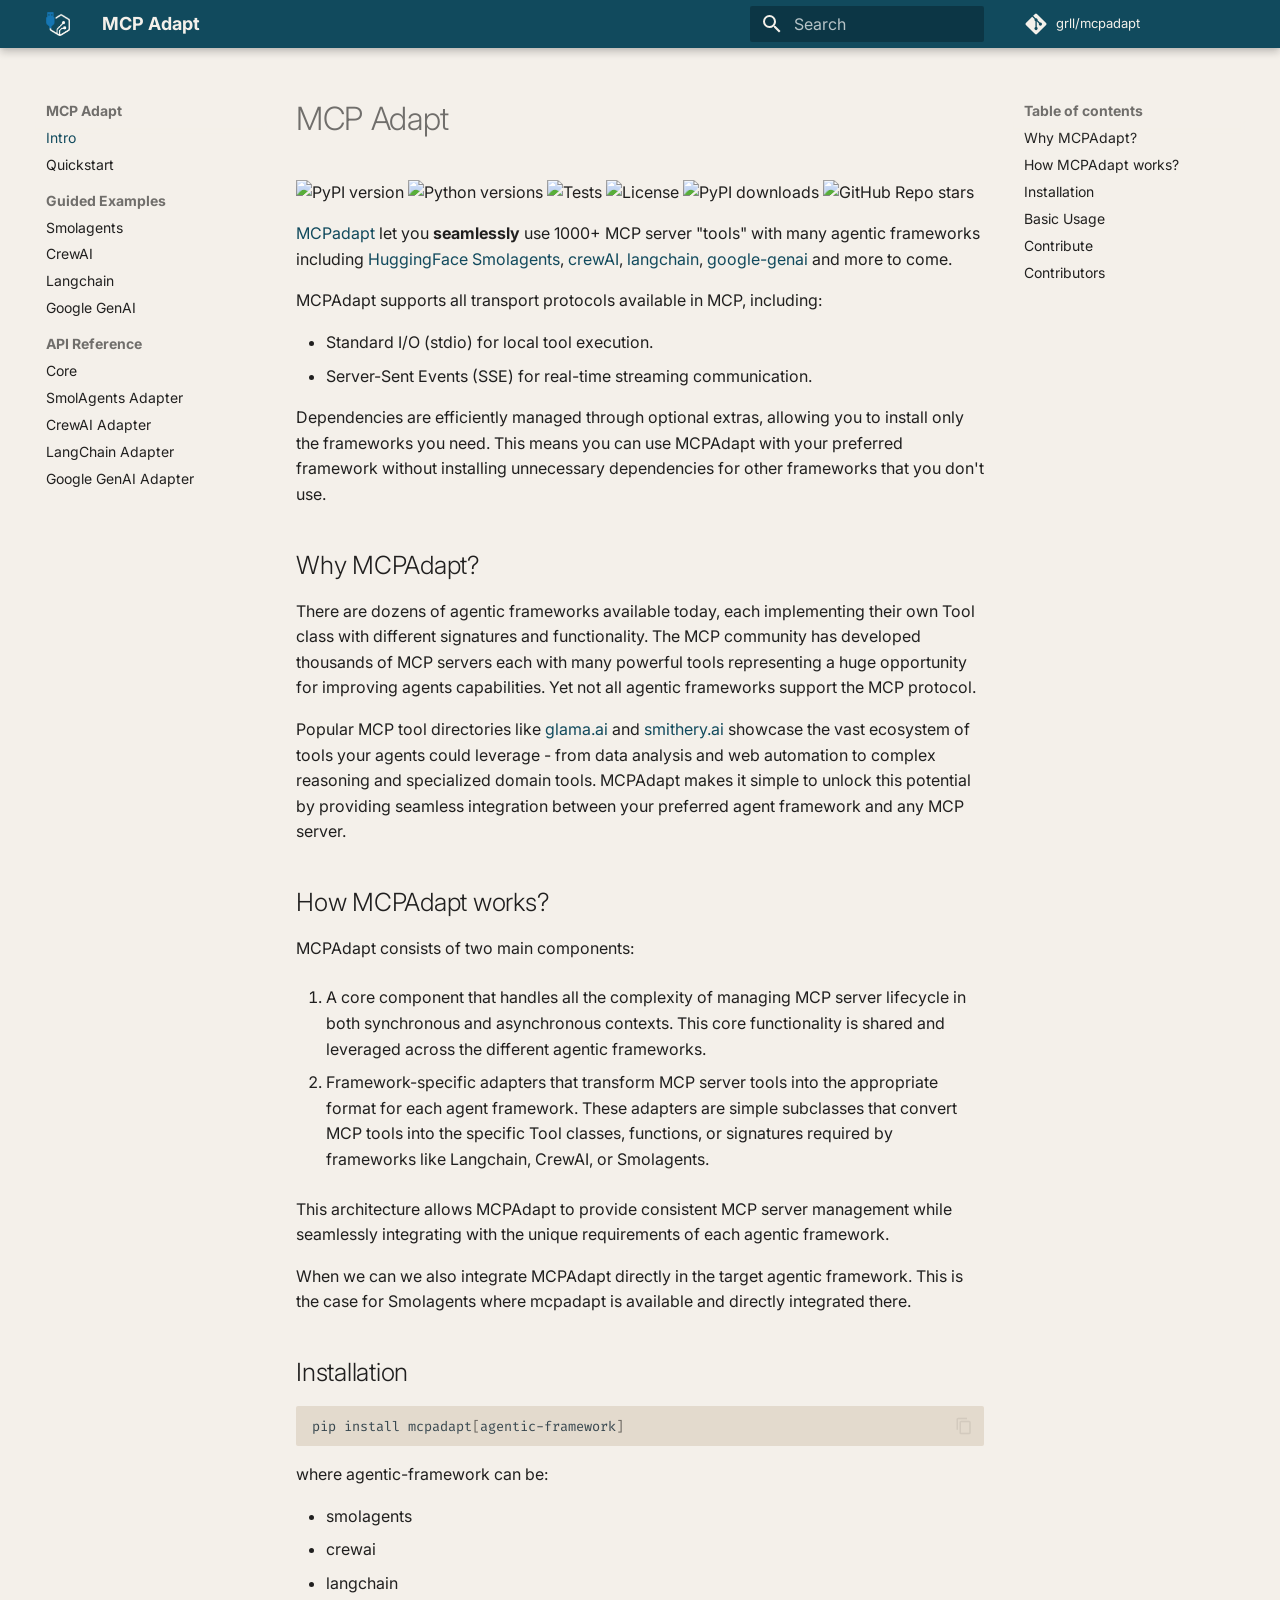
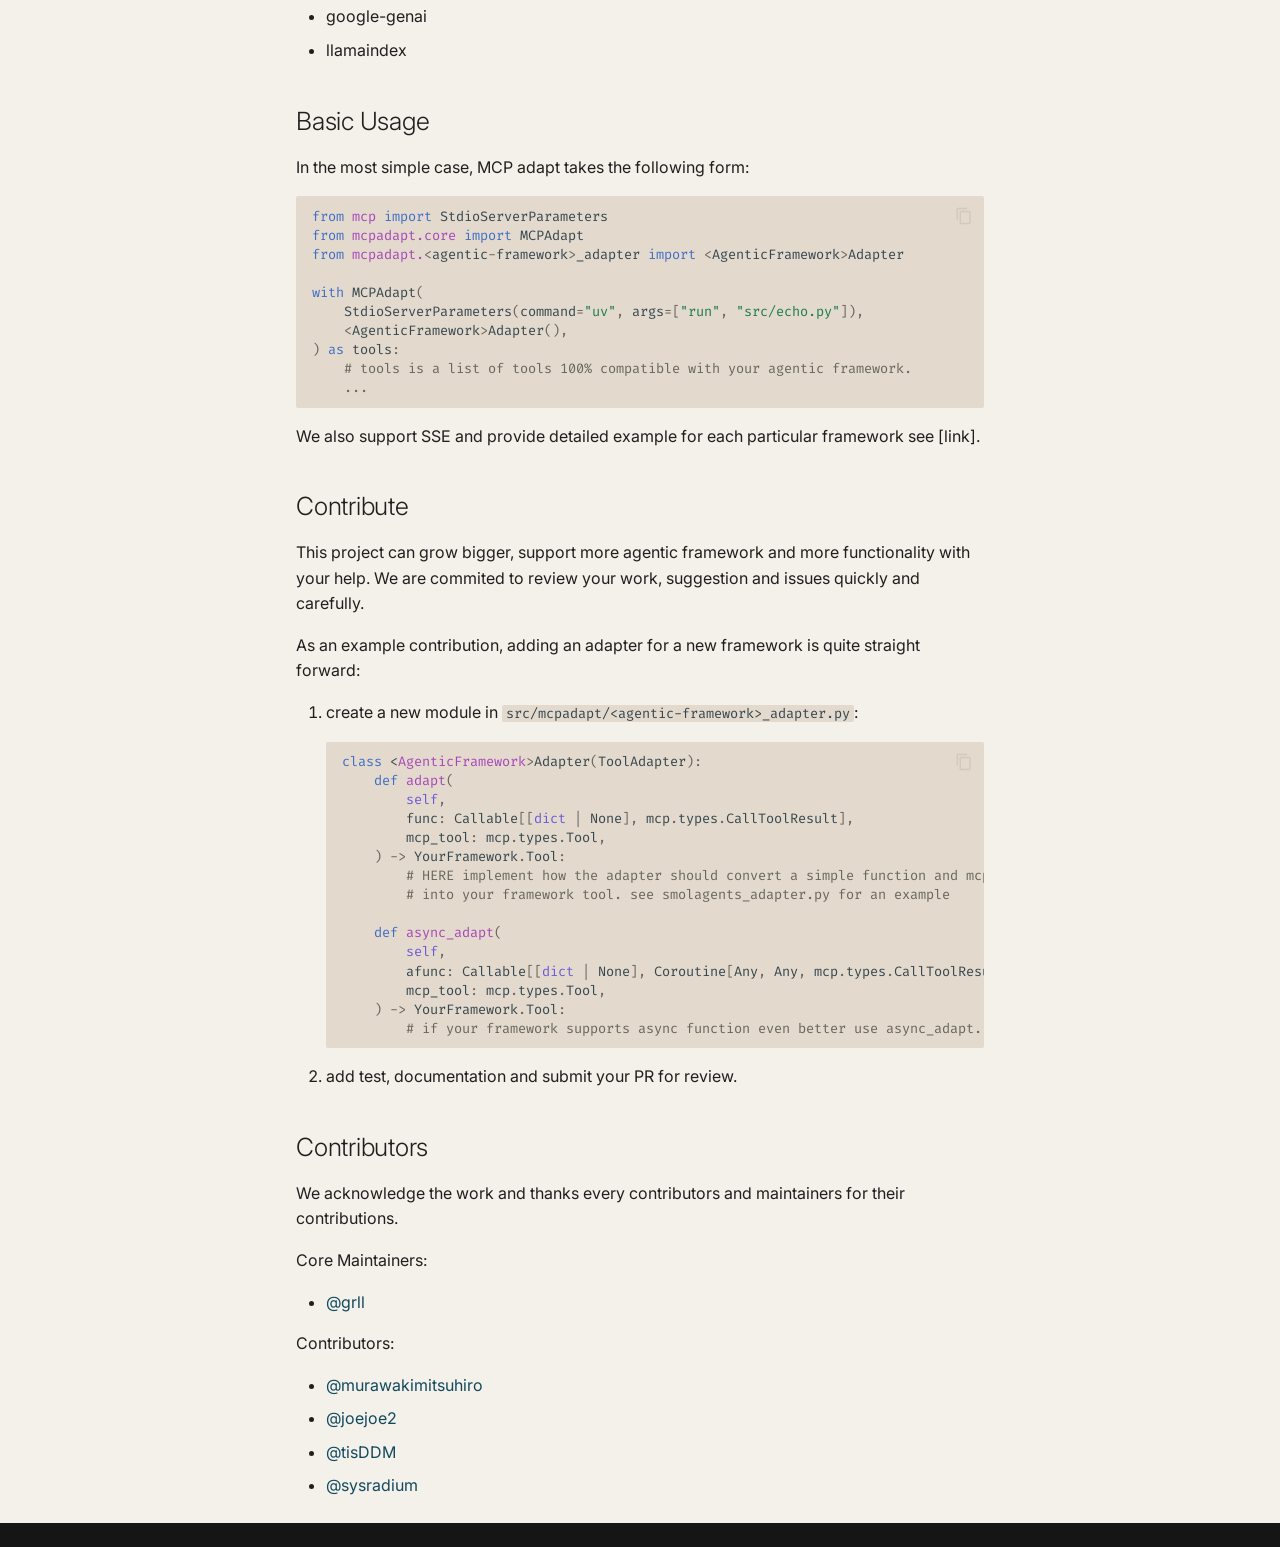
==== commit d973b7cb: "Deployed 8f517eb with MkDocs version: 1.6.1" ====
--- a/index.html
+++ b/index.html
@@ -858,6 +858,7 @@
 <li><a href="https://github.com/murawakimitsuhiro">@murawakimitsuhiro</a></li>
 <li><a href="https://github.com/joejoe2">@joejoe2</a></li>
 <li><a href="https://github.com/tisDDM">@tisDDM</a></li>
+<li><a href="https://github.com/sysradium">@sysradium</a></li>
 </ul>
 
 
